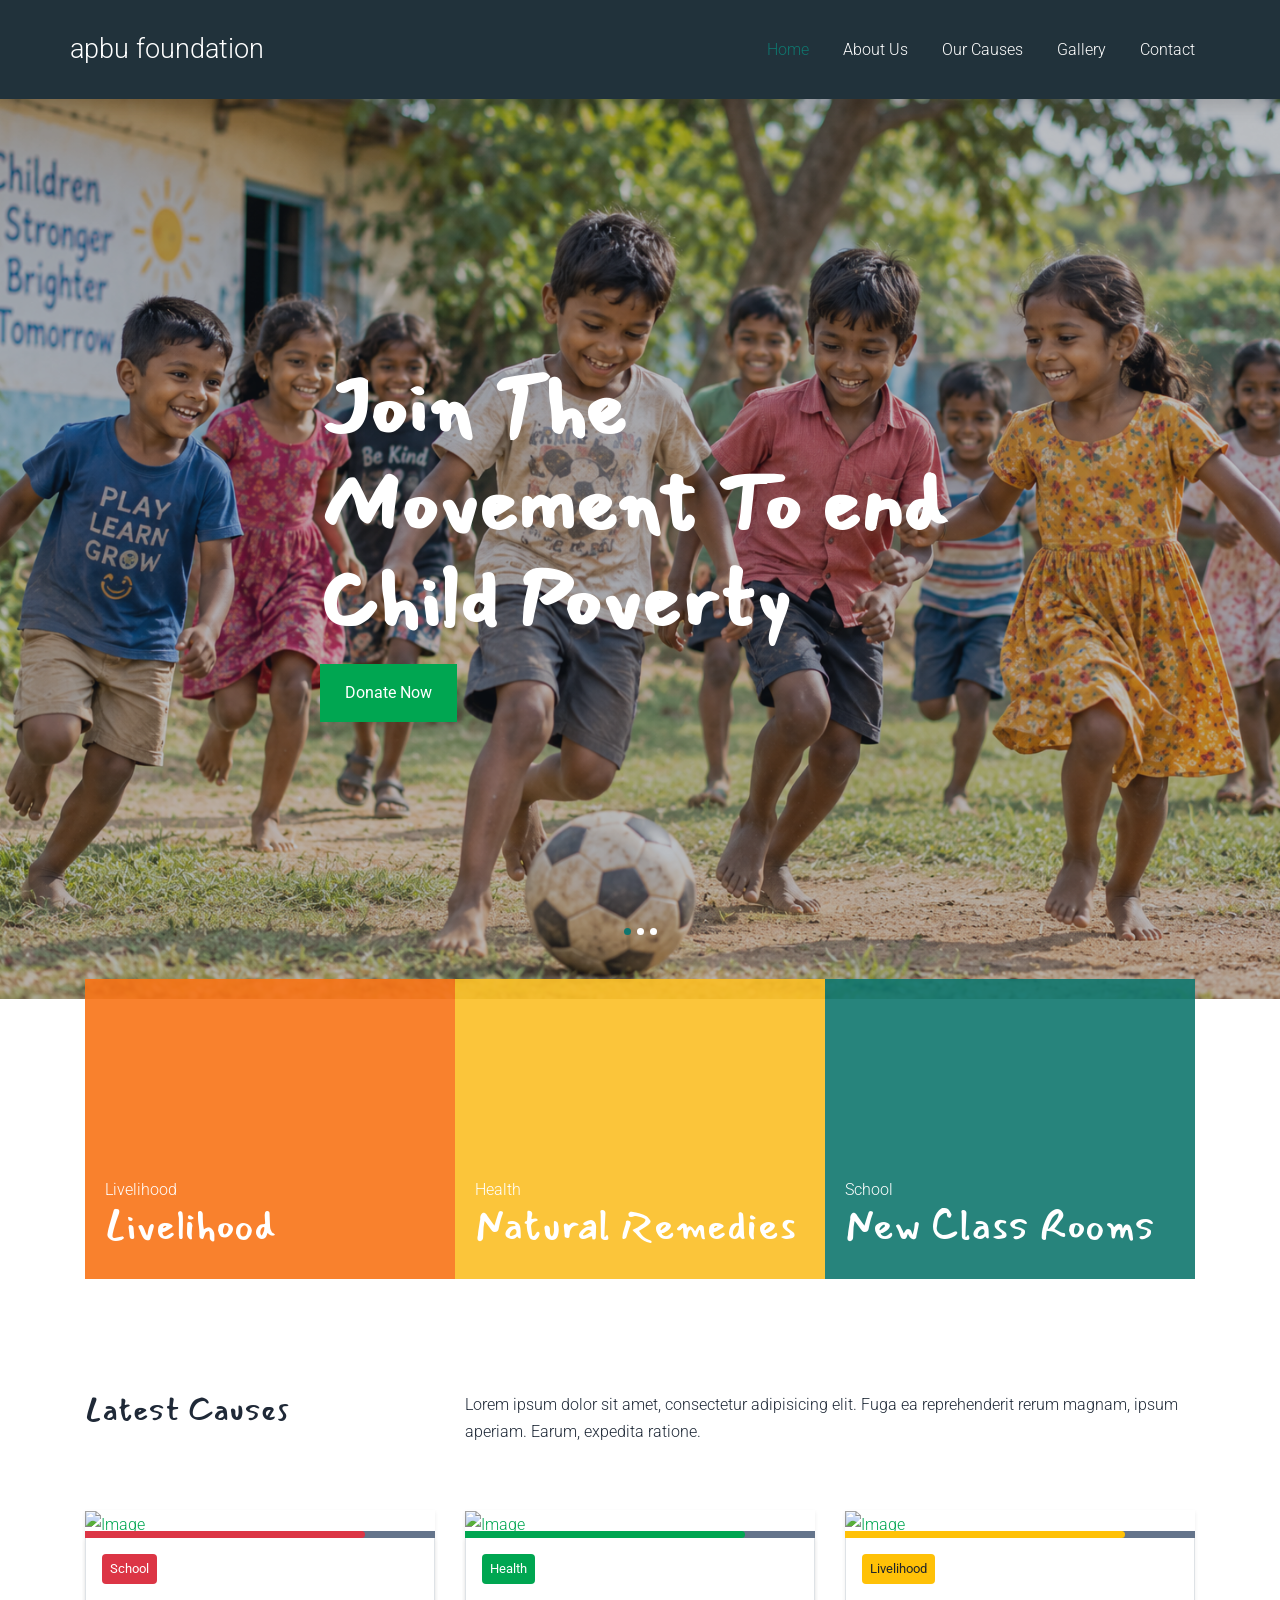
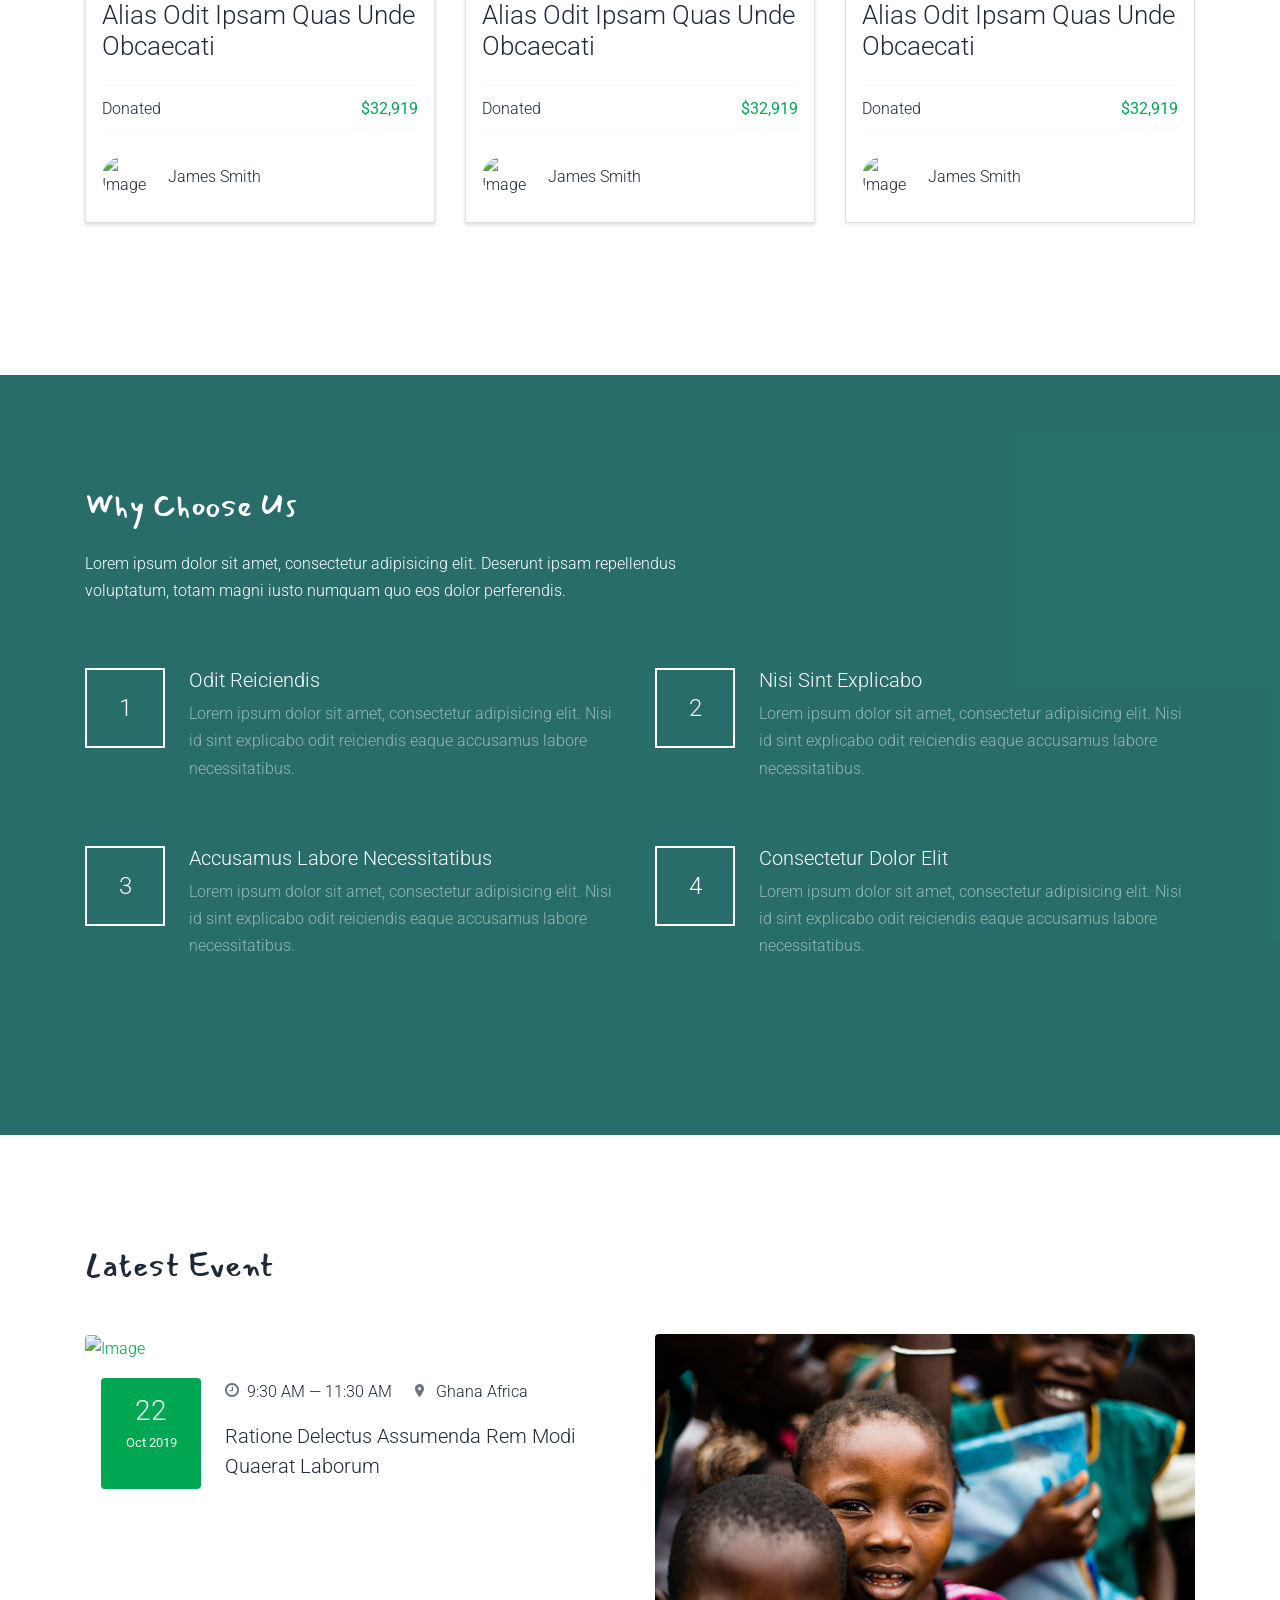
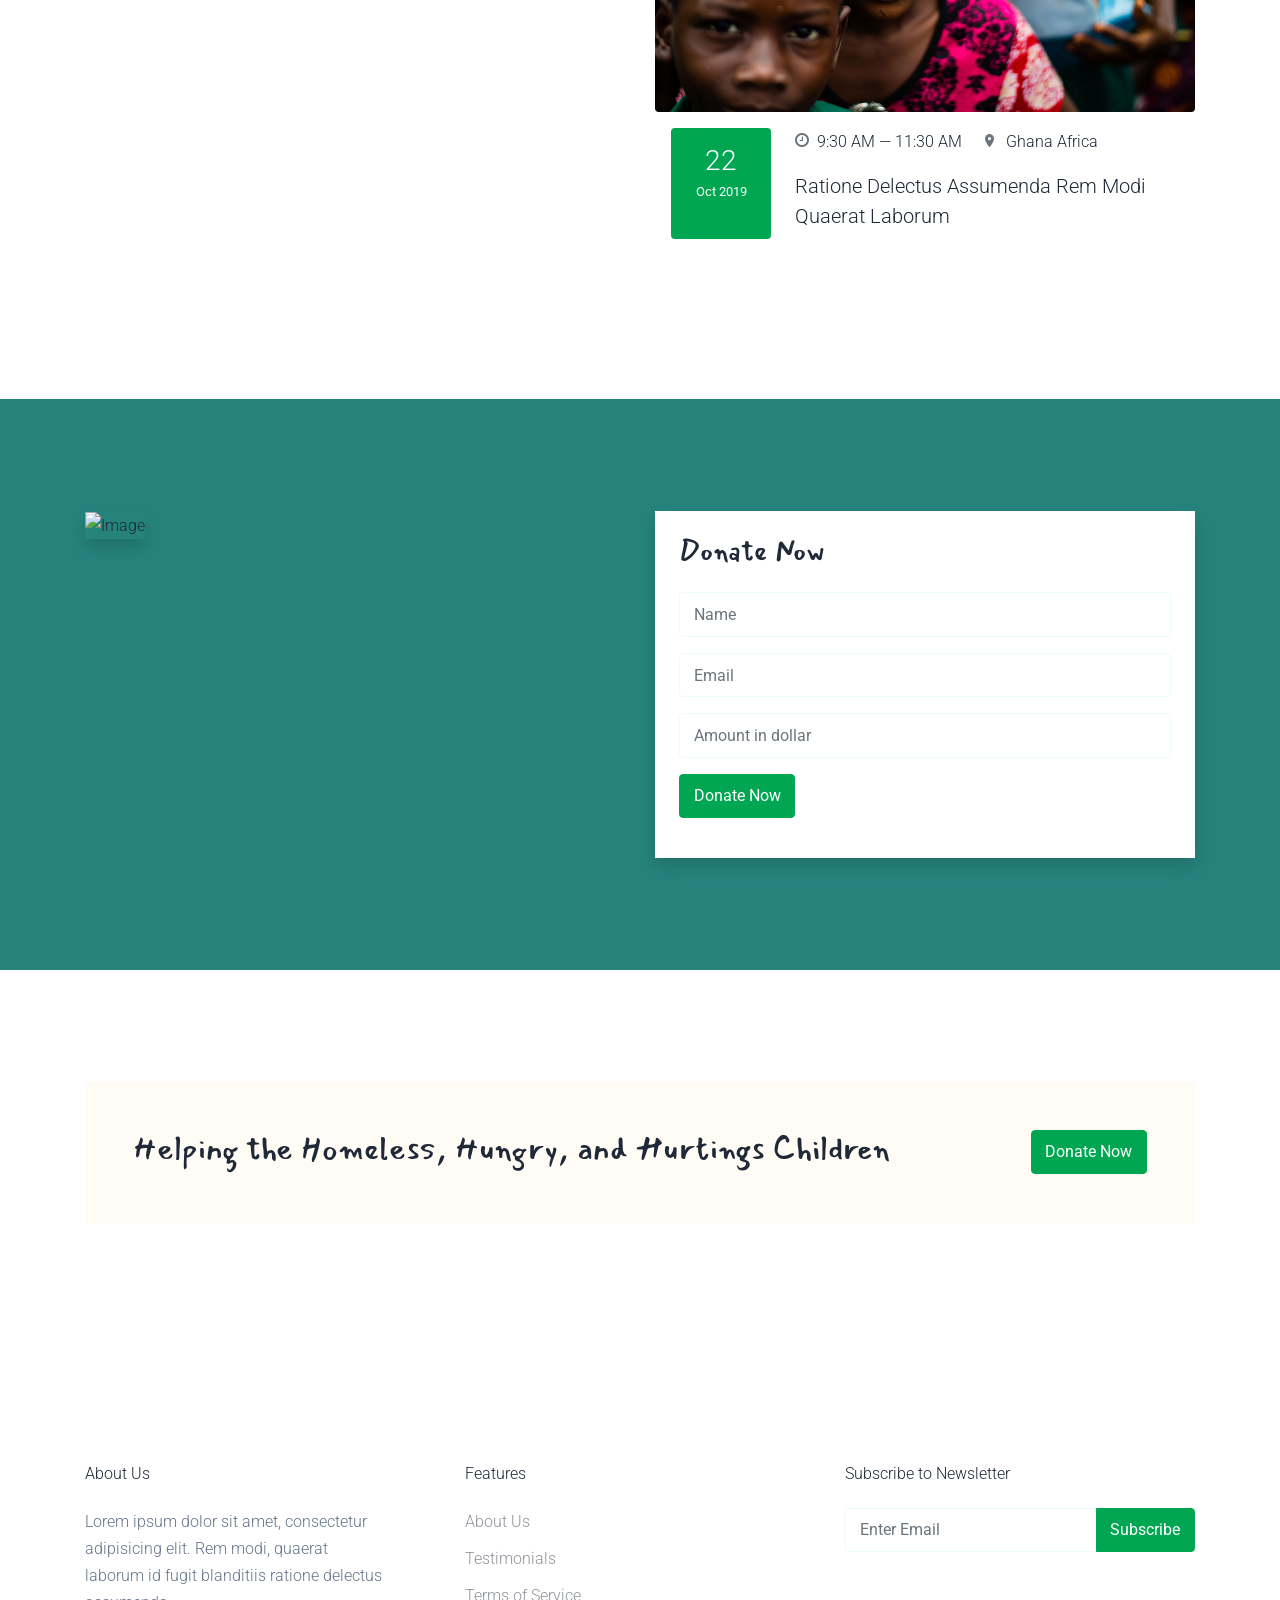
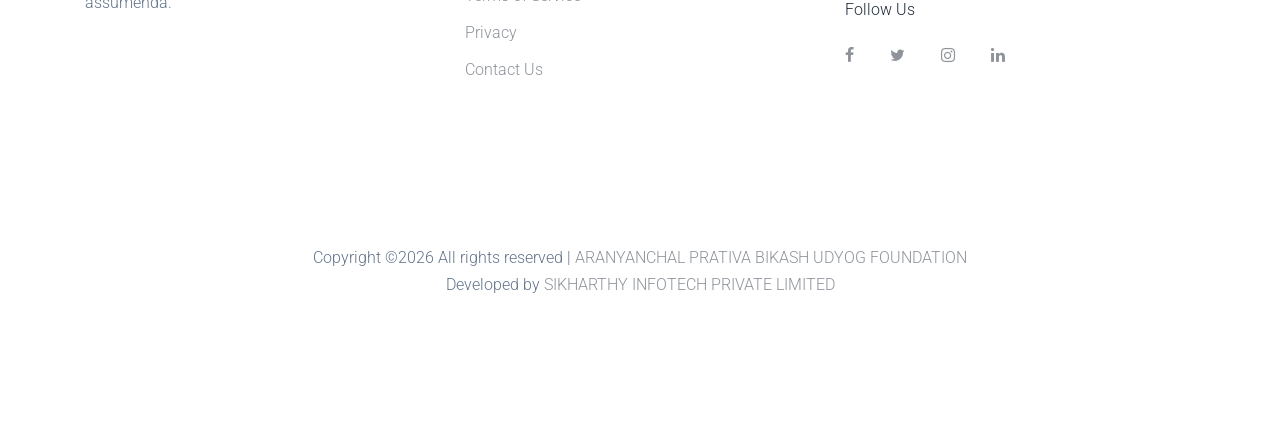
==== index.html @ 4bf1a32d "day 1 v2" ====
<!DOCTYPE html>
<html lang="en">

<head>
  <title>APBU Foundation</title>
  <meta charset="utf-8">
  <meta name="viewport" content="width=device-width, initial-scale=1, shrink-to-fit=no">


    <link href="https://fonts.googleapis.com/css?family=Mansalva|Roboto&display=swap" rel="stylesheet">

    <link rel="stylesheet" href="fonts/icomoon/style.css">

    <link rel="stylesheet" href="css/bootstrap.min.css">
    <link rel="stylesheet" href="css/animate.min.css">
    <link rel="stylesheet" href="css/jquery.fancybox.min.css">
    <link rel="stylesheet" href="css/owl.carousel.min.css">
    <link rel="stylesheet" href="css/owl.theme.default.min.css">
    <link rel="stylesheet" href="fonts/flaticon/font/flaticon.css">
    <link rel="stylesheet" href="css/aos.css">

    <!-- MAIN CSS -->
    <link rel="stylesheet" href="css/style.css">

  </head>

  <body data-spy="scroll" data-target=".site-navbar-target" data-offset="300">

    
    <div class="site-wrap" id="home-section">

      <div class="site-mobile-menu site-navbar-target">
        <div class="site-mobile-menu-header">
          <div class="site-mobile-menu-close mt-3">
            <span class="icon-close2 js-menu-toggle"></span>
          </div>
        </div>
        <div class="site-mobile-menu-body"></div>
      </div>


      
      
      
      <header class="site-navbar site-navbar-target bg-secondary shadow" role="banner">

        <div class="container">
          <div class="row align-items-center position-relative">
            

            <div class="site-logo">
              <a href="index.html" class="text-white">APBU Foundation</a>
            </div>


            <nav class="site-navigation text-left ml-auto " role="navigation">
              <ul class="site-menu main-menu js-clone-nav ml-auto d-none d-lg-block">
                <li class="active"><a href="index.html" class="nav-link">Home</a></li>
                <li><a href="about.html" class="nav-link">About Us</a></li>
                <li><a href="causes.html" class="nav-link">Our Causes</a></li>
                <li><a href="blog.html" class="nav-link">Gallery</a></li>
                <li><a href="contact.html" class="nav-link">Contact</a></li>
              </ul>
            </nav>


            <div class="ml-auto toggle-button d-inline-block d-lg-none"><a href="#" class="site-menu-toggle py-5 js-menu-toggle text-white"><span class="icon-menu h3 text-white"></span></a></div>

            

          </div>
        </div>

      </header>




    <div class="owl-carousel-wrapper">

      

      <div class="box-92819">
        <h1 class="text-white mb-3">Join The Movement To end Child Poverty</h1>
        <p><a href="#" class="btn btn-primary py-3 px-4 rounded-0">Donate Now</a></p>
      </div>

      <div class="owl-carousel owl-1 ">
        <div class="ftco-cover-1 overlay" style="background-image: url('images/h4.png');"></div>
        <div class="ftco-cover-1 overlay" style="background-image: url('images/h2.png');"></div>
        <div class="ftco-cover-1 overlay" style="background-image: url('images/h3.png');"></div>
        
      </div>
    </div>
    

    <div class="container">
      <div class="feature-29192-wrap d-md-flex" style="margin-top: -20px; position: relative; z-index: 2;">

        <a href="#" class="feature-29192 overlay-danger" style="background-image: url('images/');">
          <div class="text">
            <span class="meta">Livelihood</span>
            <h3 class="text-cursive text-white h1">Livelihood</h3>
          </div>
        </a>

        <a class="feature-29192 overlay-success" style="background-image: url('images/');">
          <div class="text">
            <span class="meta">Health</span>
            <h3 class="text-cursive text-white h1">Natural Remedies</h3>
          </div>
        </a>

        <div class="feature-29192 overlay-warning" style="background-image: url('images/');">
          <div class="text">
            <span class="meta">School</span>
            <h3 class="text-cursive text-white h1">New Class Rooms</h3>
          </div>
        </div>

      </div>
    </div>

    <div class="site-section">
      <div class="container">
        
        <div class="row mb-5 align-items-st">
          <div class="col-md-4">
            <div class="heading-20219">
              <h2 class="title text-cursive">Latest Causes</h2>
            </div>
          </div>
          <div class="col-md-8">
            <p>Lorem ipsum dolor sit amet, consectetur adipisicing elit. Fuga ea reprehenderit rerum magnam, ipsum aperiam. Earum, expedita ratione.</p>
          </div>
        </div>

        <div class="row">
          <div class="col-md-4">
              <div class="cause shadow-sm">
              
                <a href="#" class="cause-link d-block">
                  <img src="images/" alt="Image" class="img-fluid">
                  <div class="custom-progress-wrap">
                    <span class="caption">80% complete</span>
                    <div class="custom-progress-inner">
                      <div class="custom-progress bg-danger" style="width: 80%;"></div>
                    </div>
                  </div>
                </a>

                <div class="px-3 pt-3 border-top-0 border border shadow-sm">
                  <span class="badge-danger py-1 small px-2 rounded mb-3 d-inline-block">School</span>
                  <h3 class="mb-4"><a href="#">Alias Odit Ipsam Quas Unde Obcaecati</a></h3>
                  <div class="border-top border-light border-bottom py-2 d-flex">
                    <div>Donated</div>
                    <div class="ml-auto"><strong class="text-primary">$32,919</strong></div>
                  </div>

                  <div class="py-4">
                    <div class="d-flex align-items-center">
                      <img src="images/" alt="Image" class="rounded-circle mr-3" width="50">
                      <div class="">James Smith</div>
                    </div>
                  </div>
                </div>
              
              </div>
          </div>
          <div class="col-md-4">
            
            <div class="cause shadow-sm">
              
                <a href="#" class="cause-link d-block">
                  <img src="images/" alt="Image" class="img-fluid">
                  <div class="custom-progress-wrap">
                    <span class="caption">80% complete</span>
                    <div class="custom-progress-inner">
                      <div class="custom-progress bg-primary" style="width: 80%;"></div>
                    </div>
                  </div>
                </a>

                <div class="px-3 pt-3 border-top-0 border border shadow-sm">
                  <span class="badge-primary py-1 small px-2 rounded mb-3 d-inline-block">Health</span>
                  <h3 class="mb-4"><a href="#">Alias Odit Ipsam Quas Unde Obcaecati</a></h3>
                  <div class="border-top border-light border-bottom py-2 d-flex">
                    <div>Donated</div>
                    <div class="ml-auto"><strong class="text-primary">$32,919</strong></div>
                  </div>

                  <div class="py-4">
                    <div class="d-flex align-items-center">
                      <img src="images/" alt="Image" class="rounded-circle mr-3" width="50">
                      <div class="">James Smith</div>
                    </div>
                  </div>
                </div>
              
              </div>

          </div>
          <div class="col-md-4">
            
            <div class="cause shadow-sm">
              
                <a href="#" class="cause-link d-block">
                  <img src="images/" alt="Image" class="img-fluid">
                  <div class="custom-progress-wrap">
                    <span class="caption">80% complete</span>
                    <div class="custom-progress-inner">
                      <div class="custom-progress bg-warning" style="width: 80%;"></div>
                    </div>
                  </div>
                </a>

                <div class="px-3 pt-3 border-top-0 border border ">
                  <span class="badge-warning py-1 small px-2 rounded mb-3 d-inline-block">Livelihood</span>
                  <h3 class="mb-4"><a href="#">Alias Odit Ipsam Quas Unde Obcaecati</a></h3>
                  <div class="border-top border-light border-bottom py-2 d-flex">
                    <div>Donated</div>
                    <div class="ml-auto"><strong class="text-primary">$32,919</strong></div>
                  </div>

                  <div class="py-4">
                    <div class="d-flex align-items-center">
                      <img src="images/" alt="Image" class="rounded-circle mr-3" width="50">
                      <div class="">James Smith</div>
                    </div>
                  </div>
                </div>
              
              </div>

          </div>
        </div>
      </div>
    </div>

    <div class="bg-image overlay site-section" style="background-image: url('images/h1.png');">
      <div class="container">

        <div class="row align-items-center">
          <div class="col-12">
            <div class="row mb-5">
              <div class="col-md-7">
                <div class="heading-20219">
                  <h2 class="title text-white mb-4 text-cursive">Why Choose Us</h2>
                  <p class="text-white">Lorem ipsum dolor sit amet, consectetur adipisicing elit. Deserunt ipsam repellendus voluptatum, totam magni iusto numquam quo eos dolor perferendis.</p>
                </div>
              </div>
            </div>
            <div class="row">
              <div class="col-md-6 mb-5">
                <div class="feature-29012 d-flex">
                  <div class="number mr-4"><span>1</span></div>
                  <div>
                    <h3>Odit Reiciendis</h3>
                    <p>Lorem ipsum dolor sit amet, consectetur adipisicing elit. Nisi id sint explicabo odit reiciendis eaque accusamus labore necessitatibus.</p>
                  </div>
                </div>
              </div>
              <div class="col-md-6 mb-5">
                <div class="feature-29012 d-flex">
                  <div class="number mr-4"><span>2</span></div>
                  <div>
                    <h3>Nisi Sint Explicabo</h3>
                    <p>Lorem ipsum dolor sit amet, consectetur adipisicing elit. Nisi id sint explicabo odit reiciendis eaque accusamus labore necessitatibus.</p>
                  </div>
                </div>
              </div>

              <div class="col-md-6 mb-5">
                <div class="feature-29012 d-flex">
                  <div class="number mr-4"><span>3</span></div>
                  <div>
                    <h3>Accusamus Labore Necessitatibus</h3>
                    <p>Lorem ipsum dolor sit amet, consectetur adipisicing elit. Nisi id sint explicabo odit reiciendis eaque accusamus labore necessitatibus.</p>
                  </div>
                </div>
              </div>
              <div class="col-md-6 mb-5">
                <div class="feature-29012 d-flex">
                  <div class="number mr-4"><span>4</span></div>
                  <div>
                    <h3>Consectetur Dolor Elit</h3>
                    <p>Lorem ipsum dolor sit amet, consectetur adipisicing elit. Nisi id sint explicabo odit reiciendis eaque accusamus labore necessitatibus.</p>
                  </div>
                </div>
              </div>
            </div>
          </div>
        </div>
      </div>
    </div>

    </div>
    
    <div class="site-section">
      <div class="container">
        <div class="heading-20219 mb-5">
          <h2 class="title text-cursive">Latest Event</h2>
        </div>

        <div class="row">
          <div class="col-md-6">
            <div class="event-29191 mb-5">
              <a href="#" class="d-block mb-3"><img src="images/" alt="Image" class="img-fluid rounded"></a>
              <div class="px-3 d-flex">

                <div class="bg-primary p-3 d-inline-block text-center rounded mr-4 date">
                  <span class="text-white h3 m-0 d-block">22</span>
                  <span class="text-white small">Oct 2019</span>
                </div>

                <div>
                  <div class="mb-3">
                    <span class="mr-3"> <span class="icon-clock-o mr-2 text-muted"></span>9:30 AM &mdash; 11:30 AM</span>
                    <span> <span class="icon-room mr-2 text-muted"></span>Ghana Africa</span>
                  </div>
                  <h3><a href="single.html">Ratione Delectus Assumenda Rem Modi Quaerat Laborum</a></h3>
                </div>

              </div>
            </div>
          </div>
          <div class="col-md-6">
            <div class="event-29191 mb-5">
              <a href="#" class="d-block mb-3"><img src="images/img_2.jpg" alt="Image" class="img-fluid rounded"></a>
              <div class="px-3 d-flex">

                <div class="bg-primary p-3 d-inline-block text-center rounded mr-4 date">
                  <span class="text-white h3 m-0 d-block">22</span>
                  <span class="text-white small">Oct 2019</span>
                </div>

                <div>
                  <div class="mb-3">
                    <span class="mr-3"> <span class="icon-clock-o mr-2 text-muted"></span>9:30 AM &mdash; 11:30 AM</span>
                    <span> <span class="icon-room mr-2 text-muted"></span>Ghana Africa</span>
                  </div>
                  <h3><a href="single.html">Ratione Delectus Assumenda Rem Modi Quaerat Laborum</a></h3>
                </div>

              </div>
            </div>
          </div>
        </div>
      </div>
    </div>

    <div class="site-section bg-image overlay-primary" style="background-image: url('images/');">
      <div class="container">
        <div class="row align-items-stretch">
          <div class="col-md-6">
            <img src="images/" alt="Image" class="img-fluid shadow">
          </div>
          <div class="col-md-6">
            <div class="bg-white h-100 p-4 shadow">
              <h3 class="mb-4 text-cursive">Donate Now</h3>
              <form action="#">
                <div class="form-group">
                  <input type="text" class="form-control" placeholder="Name">
                </div>
                <div class="form-group">
                  <input type="email" class="form-control" placeholder="Email">
                </div>
                <div class="form-group">
                  <input type="text" class="form-control" placeholder="Amount in dollar">
                </div>
                <div class="form-group">
                  <input type="submit" value="Donate Now" class="btn btn-primary">
                </div>
              </form>
            </div>
          </div>
        </div>
      </div>
    </div>

    <div class="site-section">
      <div class="container">
        
            <div class="d-md-flex cta-20101 align-self-center bg-light p-5">
              <div class=""><h2 class="text-cursive">Helping the Homeless, Hungry, and Hurtings Children</h2></div>
              <div class="ml-auto"><a href="#" class="btn btn-primary">Donate Now</a></div>
            </div>
        
      </div>
    </div>
    
    <footer class="site-footer bg-white">
      <div class="container">
        <div class="row">
          <div class="col-md-6">
            <div class="row">
              <div class="col-md-7">
                <h2 class="footer-heading mb-4">About Us</h2>
                <p>Lorem ipsum dolor sit amet, consectetur adipisicing elit. Rem modi, quaerat laborum id fugit blanditiis ratione delectus assumenda.</p>

              </div>
              <div class="col-md-4 ml-auto">
                <h2 class="footer-heading mb-4">Features</h2>
                <ul class="list-unstyled">
                  <li><a href="#">About Us</a></li>
                  <li><a href="#">Testimonials</a></li>
                  <li><a href="#">Terms of Service</a></li>
                  <li><a href="#">Privacy</a></li>
                  <li><a href="#">Contact Us</a></li>
                </ul>
              </div>

            </div>
          </div>
          <div class="col-md-4 ml-auto">

            <div class="mb-5">
              <h2 class="footer-heading mb-4">Subscribe to Newsletter</h2>
              <form action="#" method="post" class="footer-suscribe-form">
                <div class="input-group mb-3">
                  <input type="text" class="form-control rounded-0 border-secondary text-white bg-transparent" placeholder="Enter Email" aria-label="Enter Email" aria-describedby="button-addon2">
                  <div class="input-group-append">
                    <button class="btn btn-primary text-white" type="button" id="button-addon2">Subscribe</button>
                  </div>
                </div>
            </div>


            <h2 class="footer-heading mb-4">Follow Us</h2>
            <a href="#about-section" class="smoothscroll pl-0 pr-3"><span class="icon-facebook"></span></a>
            <a href="#" class="pl-3 pr-3"><span class="icon-twitter"></span></a>
            <a href="#" class="pl-3 pr-3"><span class="icon-instagram"></span></a>
            <a href="#" class="pl-3 pr-3"><span class="icon-linkedin"></span></a>
            </form>
          </div>
        </div>
        <div class="row pt-5 mt-5 text-center">
          <div class="col-md-12">
            <div class="pt-5">
              <p>
            Copyright &copy;<script>document.write(new Date().getFullYear());</script> All rights reserved | <a href="https://www.apbufoundation.org" target="_blank" rel="noopener">ARANYANCHAL PRATIVA BIKASH UDYOG FOUNDATION</a><br>
            Developed by <a href="https://www.siplhub.com" target="_blank" rel="noopener">SIKHARTHY INFOTECH PRIVATE LIMITED</a>
            </p>
            </div>
          </div>

        </div>
      </div>
    </footer>

    </div>

    <script src="js/jquery-3.3.1.min.js"></script>
    <script src="js/popper.min.js"></script>
    <script src="js/bootstrap.min.js"></script>
    <script src="js/owl.carousel.min.js"></script>
    <script src="js/jquery.sticky.js"></script>
    <script src="js/jquery.waypoints.min.js"></script>
    <script src="js/jquery.animateNumber.min.js"></script>
    <script src="js/jquery.fancybox.min.js"></script>
    <script src="js/jquery.easing.1.3.js"></script>
    <script src="js/aos.js"></script>

    <script src="js/main.js"></script>

  </body>

</html>
---- fonts/icomoon/style.css ----
@font-face {
  font-family: 'icomoon';
  src:  url('fonts/icomoon.eot?10si43');
  src:  url('fonts/icomoon.eot?10si43#iefix') format('embedded-opentype'),
    url('fonts/icomoon.ttf?10si43') format('truetype'),
    url('fonts/icomoon.woff?10si43') format('woff'),
    url('fonts/icomoon.svg?10si43#icomoon') format('svg');
  font-weight: normal;
  font-style: normal;
}

[class^="icon-"], [class*=" icon-"] {
  /* use !important to prevent issues with browser extensions that change fonts */
  font-family: 'icomoon' !important;
  speak: none;
  font-style: normal;
  font-weight: normal;
  font-variant: normal;
  text-transform: none;
  line-height: 1;

  /* Better Font Rendering =========== */
  -webkit-font-smoothing: antialiased;
  -moz-osx-font-smoothing: grayscale;
}

.icon-asterisk:before {
  content: "\f069";
}
.icon-plus:before {
  content: "\f067";
}
.icon-question:before {
  content: "\f128";
}
.icon-minus:before {
  content: "\f068";
}
.icon-glass:before {
  content: "\f000";
}
.icon-music:before {
  content: "\f001";
}
.icon-search:before {
  content: "\f002";
}
.icon-envelope-o:before {
  content: "\f003";
}
.icon-heart:before {
  content: "\f004";
}
.icon-star:before {
  content: "\f005";
}
.icon-star-o:before {
  content: "\f006";
}
.icon-user:before {
  content: "\f007";
}
.icon-film:before {
  content: "\f008";
}
.icon-th-large:before {
  content: "\f009";
}
.icon-th:before {
  content: "\f00a";
}
.icon-th-list:before {
  content: "\f00b";
}
.icon-check:before {
  content: "\f00c";
}
.icon-close:before {
  content: "\f00d";
}
.icon-remove:before {
  content: "\f00d";
}
.icon-times:before {
  content: "\f00d";
}
.icon-search-plus:before {
  content: "\f00e";
}
.icon-search-minus:before {
  content: "\f010";
}
.icon-power-off:before {
  content: "\f011";
}
.icon-signal:before {
  content: "\f012";
}
.icon-cog:before {
  content: "\f013";
}
.icon-gear:before {
  content: "\f013";
}
.icon-trash-o:before {
  content: "\f014";
}
.icon-home:before {
  content: "\f015";
}
.icon-file-o:before {
  content: "\f016";
}
.icon-clock-o:before {
  content: "\f017";
}
.icon-road:before {
  content: "\f018";
}
.icon-download:before {
  content: "\f019";
}
.icon-arrow-circle-o-down:before {
  content: "\f01a";
}
.icon-arrow-circle-o-up:before {
  content: "\f01b";
}
.icon-inbox:before {
  content: "\f01c";
}
.icon-play-circle-o:before {
  content: "\f01d";
}
.icon-repeat:before {
  content: "\f01e";
}
.icon-rotate-right:before {
  content: "\f01e";
}
.icon-refresh:before {
  content: "\f021";
}
.icon-list-alt:before {
  content: "\f022";
}
.icon-lock:before {
  content: "\f023";
}
.icon-flag:before {
  content: "\f024";
}
.icon-headphones:before {
  content: "\f025";
}
.icon-volume-off:before {
  content: "\f026";
}
.icon-volume-down:before {
  content: "\f027";
}
.icon-volume-up:before {
  content: "\f028";
}
.icon-qrcode:before {
  content: "\f029";
}
.icon-barcode:before {
  content: "\f02a";
}
.icon-tag:before {
  content: "\f02b";
}
.icon-tags:before {
  content: "\f02c";
}
.icon-book:before {
  content: "\f02d";
}
.icon-bookmark:before {
  content: "\f02e";
}
.icon-print:before {
  content: "\f02f";
}
.icon-camera:before {
  content: "\f030";
}
.icon-font:before {
  content: "\f031";
}
.icon-bold:before {
  content: "\f032";
}
.icon-italic:before {
  content: "\f033";
}
.icon-text-height:before {
  content: "\f034";
}
.icon-text-width:before {
  content: "\f035";
}
.icon-align-left:before {
  content: "\f036";
}
.icon-align-center:before {
  content: "\f037";
}
.icon-align-right:before {
  content: "\f038";
}
.icon-align-justify:before {
  content: "\f039";
}
.icon-list:before {
  content: "\f03a";
}
.icon-dedent:before {
  content: "\f03b";
}
.icon-outdent:before {
  content: "\f03b";
}
.icon-indent:before {
  content: "\f03c";
}
.icon-video-camera:before {
  content: "\f03d";
}
.icon-image:before {
  content: "\f03e";
}
.icon-photo:before {
  content: "\f03e";
}
.icon-picture-o:before {
  content: "\f03e";
}
.icon-pencil:before {
  content: "\f040";
}
.icon-map-marker:before {
  content: "\f041";
}
.icon-adjust:before {
  content: "\f042";
}
.icon-tint:before {
  content: "\f043";
}
.icon-edit:before {
  content: "\f044";
}
.icon-pencil-square-o:before {
  content: "\f044";
}
.icon-share-square-o:before {
  content: "\f045";
}
.icon-check-square-o:before {
  content: "\f046";
}
.icon-arrows:before {
  content: "\f047";
}
.icon-step-backward:before {
  content: "\f048";
}
.icon-fast-backward:before {
  content: "\f049";
}
.icon-backward:before {
  content: "\f04a";
}
.icon-play:before {
  content: "\f04b";
}
.icon-pause:before {
  content: "\f04c";
}
.icon-stop:before {
  content: "\f04d";
}
.icon-forward:before {
  content: "\f04e";
}
.icon-fast-forward:before {
  content: "\f050";
}
.icon-step-forward:before {
  content: "\f051";
}
.icon-eject:before {
  content: "\f052";
}
.icon-chevron-left:before {
  content: "\f053";
}
.icon-chevron-right:before {
  content: "\f054";
}
.icon-plus-circle:before {
  content: "\f055";
}
.icon-minus-circle:before {
  content: "\f056";
}
.icon-times-circle:before {
  content: "\f057";
}
.icon-check-circle:before {
  content: "\f058";
}
.icon-question-circle:before {
  content: "\f059";
}
.icon-info-circle:before {
  content: "\f05a";
}
.icon-crosshairs:before {
  content: "\f05b";
}
.icon-times-circle-o:before {
  content: "\f05c";
}
.icon-check-circle-o:before {
  content: "\f05d";
}
.icon-ban:before {
  content: "\f05e";
}
.icon-arrow-left:before {
  content: "\f060";
}
.icon-arrow-right:before {
  content: "\f061";
}
.icon-arrow-up:before {
  content: "\f062";
}
.icon-arrow-down:before {
  content: "\f063";
}
.icon-mail-forward:before {
  content: "\f064";
}
.icon-share:before {
  content: "\f064";
}
.icon-expand:before {
  content: "\f065";
}
.icon-compress:before {
  content: "\f066";
}
.icon-exclamation-circle:before {
  content: "\f06a";
}
.icon-gift:before {
  content: "\f06b";
}
.icon-leaf:before {
  content: "\f06c";
}
.icon-fire:before {
  content: "\f06d";
}
.icon-eye:before {
  content: "\f06e";
}
.icon-eye-slash:before {
  content: "\f070";
}
.icon-exclamation-triangle:before {
  content: "\f071";
}
.icon-warning:before {
  content: "\f071";
}
.icon-plane:before {
  content: "\f072";
}
.icon-calendar:before {
  content: "\f073";
}
.icon-random:before {
  content: "\f074";
}
.icon-comment:before {
  content: "\f075";
}
.icon-magnet:before {
  content: "\f076";
}
.icon-chevron-up:before {
  content: "\f077";
}
.icon-chevron-down:before {
  content: "\f078";
}
.icon-retweet:before {
  content: "\f079";
}
.icon-shopping-cart:before {
  content: "\f07a";
}
.icon-folder:before {
  content: "\f07b";
}
.icon-folder-open:before {
  content: "\f07c";
}
.icon-arrows-v:before {
  content: "\f07d";
}
.icon-arrows-h:before {
  content: "\f07e";
}
.icon-bar-chart:before {
  content: "\f080";
}
.icon-bar-chart-o:before {
  content: "\f080";
}
.icon-twitter-square:before {
  content: "\f081";
}
.icon-facebook-square:before {
  content: "\f082";
}
.icon-camera-retro:before {
  content: "\f083";
}
.icon-key:before {
  content: "\f084";
}
.icon-cogs:before {
  content: "\f085";
}
.icon-gears:before {
  content: "\f085";
}
.icon-comments:before {
  content: "\f086";
}
.icon-thumbs-o-up:before {
  content: "\f087";
}
.icon-thumbs-o-down:before {
  content: "\f088";
}
.icon-star-half:before {
  content: "\f089";
}
.icon-heart-o:before {
  content: "\f08a";
}
.icon-sign-out:before {
  content: "\f08b";
}
.icon-linkedin-square:before {
  content: "\f08c";
}
.icon-thumb-tack:before {
  content: "\f08d";
}
.icon-external-link:before {
  content: "\f08e";
}
.icon-sign-in:before {
  content: "\f090";
}
.icon-trophy:before {
  content: "\f091";
}
.icon-github-square:before {
  content: "\f092";
}
.icon-upload:before {
  content: "\f093";
}
.icon-lemon-o:before {
  content: "\f094";
}
.icon-phone:before {
  content: "\f095";
}
.icon-square-o:before {
  content: "\f096";
}
.icon-bookmark-o:before {
  content: "\f097";
}
.icon-phone-square:before {
  content: "\f098";
}
.icon-twitter:before {
  content: "\f099";
}
.icon-facebook:before {
  content: "\f09a";
}
.icon-facebook-f:before {
  content: "\f09a";
}
.icon-github:before {
  content: "\f09b";
}
.icon-unlock:before {
  content: "\f09c";
}
.icon-credit-card:before {
  content: "\f09d";
}
.icon-feed:before {
  content: "\f09e";
}
.icon-rss:before {
  content: "\f09e";
}
.icon-hdd-o:before {
  content: "\f0a0";
}
.icon-bullhorn:before {
  content: "\f0a1";
}
.icon-bell-o:before {
  content: "\f0a2";
}
.icon-certificate:before {
  content: "\f0a3";
}
.icon-hand-o-right:before {
  content: "\f0a4";
}
.icon-hand-o-left:before {
  content: "\f0a5";
}
.icon-hand-o-up:before {
  content: "\f0a6";
}
.icon-hand-o-down:before {
  content: "\f0a7";
}
.icon-arrow-circle-left:before {
  content: "\f0a8";
}
.icon-arrow-circle-right:before {
  content: "\f0a9";
}
.icon-arrow-circle-up:before {
  content: "\f0aa";
}
.icon-arrow-circle-down:before {
  content: "\f0ab";
}
.icon-globe:before {
  content: "\f0ac";
}
.icon-wrench:before {
  content: "\f0ad";
}
.icon-tasks:before {
  content: "\f0ae";
}
.icon-filter:before {
  content: "\f0b0";
}
.icon-briefcase:before {
  content: "\f0b1";
}
.icon-arrows-alt:before {
  content: "\f0b2";
}
.icon-group:before {
  content: "\f0c0";
}
.icon-users:before {
  content: "\f0c0";
}
.icon-chain:before {
  content: "\f0c1";
}
.icon-link:before {
  content: "\f0c1";
}
.icon-cloud:before {
  content: "\f0c2";
}
.icon-flask:before {
  content: "\f0c3";
}
.icon-cut:before {
  content: "\f0c4";
}
.icon-scissors:before {
  content: "\f0c4";
}
.icon-copy:before {
  content: "\f0c5";
}
.icon-files-o:before {
  content: "\f0c5";
}
.icon-paperclip:before {
  content: "\f0c6";
}
.icon-floppy-o:before {
  content: "\f0c7";
}
.icon-save:before {
  content: "\f0c7";
}
.icon-square:before {
  content: "\f0c8";
}
.icon-bars:before {
  content: "\f0c9";
}
.icon-navicon:before {
  content: "\f0c9";
}
.icon-reorder:before {
  content: "\f0c9";
}
.icon-list-ul:before {
  content: "\f0ca";
}
.icon-list-ol:before {
  content: "\f0cb";
}
.icon-strikethrough:before {
  content: "\f0cc";
}
.icon-underline:before {
  content: "\f0cd";
}
.icon-table:before {
  content: "\f0ce";
}
.icon-magic:before {
  content: "\f0d0";
}
.icon-truck:before {
  content: "\f0d1";
}
.icon-pinterest:before {
  content: "\f0d2";
}
.icon-pinterest-square:before {
  content: "\f0d3";
}
.icon-google-plus-square:before {
  content: "\f0d4";
}
.icon-google-plus:before {
  content: "\f0d5";
}
.icon-money:before {
  content: "\f0d6";
}
.icon-caret-down:before {
  content: "\f0d7";
}
.icon-caret-up:before {
  content: "\f0d8";
}
.icon-caret-left:before {
  content: "\f0d9";
}
.icon-caret-right:before {
  content: "\f0da";
}
.icon-columns:before {
  content: "\f0db";
}
.icon-sort:before {
  content: "\f0dc";
}
.icon-unsorted:before {
  content: "\f0dc";
}
.icon-sort-desc:before {
  content: "\f0dd";
}
.icon-sort-down:before {
  content: "\f0dd";
}
.icon-sort-asc:before {
  content: "\f0de";
}
.icon-sort-up:before {
  content: "\f0de";
}
.icon-envelope:before {
  content: "\f0e0";
}
.icon-linkedin:before {
  content: "\f0e1";
}
.icon-rotate-left:before {
  content: "\f0e2";
}
.icon-undo:before {
  content: "\f0e2";
}
.icon-gavel:before {
  content: "\f0e3";
}
.icon-legal:before {
  content: "\f0e3";
}
.icon-dashboard:before {
  content: "\f0e4";
}
.icon-tachometer:before {
  content: "\f0e4";
}
.icon-comment-o:before {
  content: "\f0e5";
}
.icon-comments-o:before {
  content: "\f0e6";
}
.icon-bolt:before {
  content: "\f0e7";
}
.icon-flash:before {
  content: "\f0e7";
}
.icon-sitemap:before {
  content: "\f0e8";
}
.icon-umbrella:before {
  content: "\f0e9";
}
.icon-clipboard:before {
  content: "\f0ea";
}
.icon-paste:before {
  content: "\f0ea";
}
.icon-lightbulb-o:before {
  content: "\f0eb";
}
.icon-exchange:before {
  content: "\f0ec";
}
.icon-cloud-download:before {
  content: "\f0ed";
}
.icon-cloud-upload:before {
  content: "\f0ee";
}
.icon-user-md:before {
  content: "\f0f0";
}
.icon-stethoscope:before {
  content: "\f0f1";
}
.icon-suitcase:before {
  content: "\f0f2";
}
.icon-bell:before {
  content: "\f0f3";
}
.icon-coffee:before {
  content: "\f0f4";
}
.icon-cutlery:before {
  content: "\f0f5";
}
.icon-file-text-o:before {
  content: "\f0f6";
}
.icon-building-o:before {
  content: "\f0f7";
}
.icon-hospital-o:before {
  content: "\f0f8";
}
.icon-ambulance:before {
  content: "\f0f9";
}
.icon-medkit:before {
  content: "\f0fa";
}
.icon-fighter-jet:before {
  content: "\f0fb";
}
.icon-beer:before {
  content: "\f0fc";
}
.icon-h-square:before {
  content: "\f0fd";
}
.icon-plus-square:before {
  content: "\f0fe";
}
.icon-angle-double-left:before {
  content: "\f100";
}
.icon-angle-double-right:before {
  content: "\f101";
}
.icon-angle-double-up:before {
  content: "\f102";
}
.icon-angle-double-down:before {
  content: "\f103";
}
.icon-angle-left:before {
  content: "\f104";
}
.icon-angle-right:before {
  content: "\f105";
}
.icon-angle-up:before {
  content: "\f106";
}
.icon-angle-down:before {
  content: "\f107";
}
.icon-desktop:before {
  content: "\f108";
}
.icon-laptop:before {
  content: "\f109";
}
.icon-tablet:before {
  content: "\f10a";
}
.icon-mobile:before {
  content: "\f10b";
}
.icon-mobile-phone:before {
  content: "\f10b";
}
.icon-circle-o:before {
  content: "\f10c";
}
.icon-quote-left:before {
  content: "\f10d";
}
.icon-quote-right:before {
  content: "\f10e";
}
.icon-spinner:before {
  content: "\f110";
}
.icon-circle:before {
  content: "\f111";
}
.icon-mail-reply:before {
  content: "\f112";
}
.icon-reply:before {
  content: "\f112";
}
.icon-github-alt:before {
  content: "\f113";
}
.icon-folder-o:before {
  content: "\f114";
}
.icon-folder-open-o:before {
  content: "\f115";
}
.icon-smile-o:before {
  content: "\f118";
}
.icon-frown-o:before {
  content: "\f119";
}
.icon-meh-o:before {
  content: "\f11a";
}
.icon-gamepad:before {
  content: "\f11b";
}
.icon-keyboard-o:before {
  content: "\f11c";
}
.icon-flag-o:before {
  content: "\f11d";
}
.icon-flag-checkered:before {
  content: "\f11e";
}
.icon-terminal:before {
  content: "\f120";
}
.icon-code:before {
  content: "\f121";
}
.icon-mail-reply-all:before {
  content: "\f122";
}
.icon-reply-all:before {
  content: "\f122";
}
.icon-star-half-empty:before {
  content: "\f123";
}
.icon-star-half-full:before {
  content: "\f123";
}
.icon-star-half-o:before {
  content: "\f123";
}
.icon-location-arrow:before {
  content: "\f124";
}
.icon-crop:before {
  content: "\f125";
}
.icon-code-fork:before {
  content: "\f126";
}
.icon-chain-broken:before {
  content: "\f127";
}
.icon-unlink:before {
  content: "\f127";
}
.icon-info:before {
  content: "\f129";
}
.icon-exclamation:before {
  content: "\f12a";
}
.icon-superscript:before {
  content: "\f12b";
}
.icon-subscript:before {
  content: "\f12c";
}
.icon-eraser:before {
  content: "\f12d";
}
.icon-puzzle-piece:before {
  content: "\f12e";
}
.icon-microphone:before {
  content: "\f130";
}
.icon-microphone-slash:before {
  content: "\f131";
}
.icon-shield:before {
  content: "\f132";
}
.icon-calendar-o:before {
  content: "\f133";
}
.icon-fire-extinguisher:before {
  content: "\f134";
}
.icon-rocket:before {
  content: "\f135";
}
.icon-maxcdn:before {
  content: "\f136";
}
.icon-chevron-circle-left:before {
  content: "\f137";
}
.icon-chevron-circle-right:before {
  content: "\f138";
}
.icon-chevron-circle-up:before {
  content: "\f139";
}
.icon-chevron-circle-down:before {
  content: "\f13a";
}
.icon-html5:before {
  content: "\f13b";
}
.icon-css3:before {
  content: "\f13c";
}
.icon-anchor:before {
  content: "\f13d";
}
.icon-unlock-alt:before {
  content: "\f13e";
}
.icon-bullseye:before {
  content: "\f140";
}
.icon-ellipsis-h:before {
  content: "\f141";
}
.icon-ellipsis-v:before {
  content: "\f142";
}
.icon-rss-square:before {
  content: "\f143";
}
.icon-play-circle:before {
  content: "\f144";
}
.icon-ticket:before {
  content: "\f145";
}
.icon-minus-square:before {
  content: "\f146";
}
.icon-minus-square-o:before {
  content: "\f147";
}
.icon-level-up:before {
  content: "\f148";
}
.icon-level-down:before {
  content: "\f149";
}
.icon-check-square:before {
  content: "\f14a";
}
.icon-pencil-square:before {
  content: "\f14b";
}
.icon-external-link-square:before {
  content: "\f14c";
}
.icon-share-square:before {
  content: "\f14d";
}
.icon-compass:before {
  content: "\f14e";
}
.icon-caret-square-o-down:before {
  content: "\f150";
}
.icon-toggle-down:before {
  content: "\f150";
}
.icon-caret-square-o-up:before {
  content: "\f151";
}
.icon-toggle-up:before {
  content: "\f151";
}
.icon-caret-square-o-right:before {
  content: "\f152";
}
.icon-toggle-right:before {
  content: "\f152";
}
.icon-eur:before {
  content: "\f153";
}
.icon-euro:before {
  content: "\f153";
}
.icon-gbp:before {
  content: "\f154";
}
.icon-dollar:before {
  content: "\f155";
}
.icon-usd:before {
  content: "\f155";
}
.icon-inr:before {
  content: "\f156";
}
.icon-rupee:before {
  content: "\f156";
}
.icon-cny:before {
  content: "\f157";
}
.icon-jpy:before {
  content: "\f157";
}
.icon-rmb:before {
  content: "\f157";
}
.icon-yen:before {
  content: "\f157";
}
.icon-rouble:before {
  content: "\f158";
}
.icon-rub:before {
  content: "\f158";
}
.icon-ruble:before {
  content: "\f158";
}
.icon-krw:before {
  content: "\f159";
}
.icon-won:before {
  content: "\f159";
}
.icon-bitcoin:before {
  content: "\f15a";
}
.icon-btc:before {
  content: "\f15a";
}
.icon-file:before {
  content: "\f15b";
}
.icon-file-text:before {
  content: "\f15c";
}
.icon-sort-alpha-asc:before {
  content: "\f15d";
}
.icon-sort-alpha-desc:before {
  content: "\f15e";
}
.icon-sort-amount-asc:before {
  content: "\f160";
}
.icon-sort-amount-desc:before {
  content: "\f161";
}
.icon-sort-numeric-asc:before {
  content: "\f162";
}
.icon-sort-numeric-desc:before {
  content: "\f163";
}
.icon-thumbs-up:before {
  content: "\f164";
}
.icon-thumbs-down:before {
  content: "\f165";
}
.icon-youtube-square:before {
  content: "\f166";
}
.icon-youtube:before {
  content: "\f167";
}
.icon-xing:before {
  content: "\f168";
}
.icon-xing-square:before {
  content: "\f169";
}
.icon-youtube-play:before {
  content: "\f16a";
}
.icon-dropbox:before {
  content: "\f16b";
}
.icon-stack-overflow:before {
  content: "\f16c";
}
.icon-instagram:before {
  content: "\f16d";
}
.icon-flickr:before {
  content: "\f16e";
}
.icon-adn:before {
  content: "\f170";
}
.icon-bitbucket:before {
  content: "\f171";
}
.icon-bitbucket-square:before {
  content: "\f172";
}
.icon-tumblr:before {
  content: "\f173";
}
.icon-tumblr-square:before {
  content: "\f174";
}
.icon-long-arrow-down:before {
  content: "\f175";
}
.icon-long-arrow-up:before {
  content: "\f176";
}
.icon-long-arrow-left:before {
  content: "\f177";
}
.icon-long-arrow-right:before {
  content: "\f178";
}
.icon-apple:before {
  content: "\f179";
}
.icon-windows:before {
  content: "\f17a";
}
.icon-android:before {
  content: "\f17b";
}
.icon-linux:before {
  content: "\f17c";
}
.icon-dribbble:before {
  content: "\f17d";
}
.icon-skype:before {
  content: "\f17e";
}
.icon-foursquare:before {
  content: "\f180";
}
.icon-trello:before {
  content: "\f181";
}
.icon-female:before {
  content: "\f182";
}
.icon-male:before {
  content: "\f183";
}
.icon-gittip:before {
  content: "\f184";
}
.icon-gratipay:before {
  content: "\f184";
}
.icon-sun-o:before {
  content: "\f185";
}
.icon-moon-o:before {
  content: "\f186";
}
.icon-archive:before {
  content: "\f187";
}
.icon-bug:before {
  content: "\f188";
}
.icon-vk:before {
  content: "\f189";
}
.icon-weibo:before {
  content: "\f18a";
}
.icon-renren:before {
  content: "\f18b";
}
.icon-pagelines:before {
  content: "\f18c";
}
.icon-stack-exchange:before {
  content: "\f18d";
}
.icon-arrow-circle-o-right:before {
  content: "\f18e";
}
.icon-arrow-circle-o-left:before {
  content: "\f190";
}
.icon-caret-square-o-left:before {
  content: "\f191";
}
.icon-toggle-left:before {
  content: "\f191";
}
.icon-dot-circle-o:before {
  content: "\f192";
}
.icon-wheelchair:before {
  content: "\f193";
}
.icon-vimeo-square:before {
  content: "\f194";
}
.icon-try:before {
  content: "\f195";
}
.icon-turkish-lira:before {
  content: "\f195";
}
.icon-plus-square-o:before {
  content: "\f196";
}
.icon-space-shuttle:before {
  content: "\f197";
}
.icon-slack:before {
  content: "\f198";
}
.icon-envelope-square:before {
  content: "\f199";
}
.icon-wordpress:before {
  content: "\f19a";
}
.icon-openid:before {
  content: "\f19b";
}
.icon-bank:before {
  content: "\f19c";
}
.icon-institution:before {
  content: "\f19c";
}
.icon-university:before {
  content: "\f19c";
}
.icon-graduation-cap:before {
  content: "\f19d";
}
.icon-mortar-board:before {
  content: "\f19d";
}
.icon-yahoo:before {
  content: "\f19e";
}
.icon-google:before {
  content: "\f1a0";
}
.icon-reddit:before {
  content: "\f1a1";
}
.icon-reddit-square:before {
  content: "\f1a2";
}
.icon-stumbleupon-circle:before {
  content: "\f1a3";
}
.icon-stumbleupon:before {
  content: "\f1a4";
}
.icon-delicious:before {
  content: "\f1a5";
}
.icon-digg:before {
  content: "\f1a6";
}
.icon-pied-piper-pp:before {
  content: "\f1a7";
}
.icon-pied-piper-alt:before {
  content: "\f1a8";
}
.icon-drupal:before {
  content: "\f1a9";
}
.icon-joomla:before {
  content: "\f1aa";
}
.icon-language:before {
  content: "\f1ab";
}
.icon-fax:before {
  content: "\f1ac";
}
.icon-building:before {
  content: "\f1ad";
}
.icon-child:before {
  content: "\f1ae";
}
.icon-paw:before {
  content: "\f1b0";
}
.icon-spoon:before {
  content: "\f1b1";
}
.icon-cube:before {
  content: "\f1b2";
}
.icon-cubes:before {
  content: "\f1b3";
}
.icon-behance:before {
  content: "\f1b4";
}
.icon-behance-square:before {
  content: "\f1b5";
}
.icon-steam:before {
  content: "\f1b6";
}
.icon-steam-square:before {
  content: "\f1b7";
}
.icon-recycle:before {
  content: "\f1b8";
}
.icon-automobile:before {
  content: "\f1b9";
}
.icon-car:before {
  content: "\f1b9";
}
.icon-cab:before {
  content: "\f1ba";
}
.icon-taxi:before {
  content: "\f1ba";
}
.icon-tree:before {
  content: "\f1bb";
}
.icon-spotify:before {
  content: "\f1bc";
}
.icon-deviantart:before {
  content: "\f1bd";
}
.icon-soundcloud:before {
  content: "\f1be";
}
.icon-database:before {
  content: "\f1c0";
}
.icon-file-pdf-o:before {
  content: "\f1c1";
}
.icon-file-word-o:before {
  content: "\f1c2";
}
.icon-file-excel-o:before {
  content: "\f1c3";
}
.icon-file-powerpoint-o:before {
  content: "\f1c4";
}
.icon-file-image-o:before {
  content: "\f1c5";
}
.icon-file-photo-o:before {
  content: "\f1c5";
}
.icon-file-picture-o:before {
  content: "\f1c5";
}
.icon-file-archive-o:before {
  content: "\f1c6";
}
.icon-file-zip-o:before {
  content: "\f1c6";
}
.icon-file-audio-o:before {
  content: "\f1c7";
}
.icon-file-sound-o:before {
  content: "\f1c7";
}
.icon-file-movie-o:before {
  content: "\f1c8";
}
.icon-file-video-o:before {
  content: "\f1c8";
}
.icon-file-code-o:before {
  content: "\f1c9";
}
.icon-vine:before {
  content: "\f1ca";
}
.icon-codepen:before {
  content: "\f1cb";
}
.icon-jsfiddle:before {
  content: "\f1cc";
}
.icon-life-bouy:before {
  content: "\f1cd";
}
.icon-life-buoy:before {
  content: "\f1cd";
}
.icon-life-ring:before {
  content: "\f1cd";
}
.icon-life-saver:before {
  content: "\f1cd";
}
.icon-support:before {
  content: "\f1cd";
}
.icon-circle-o-notch:before {
  content: "\f1ce";
}
.icon-ra:before {
  content: "\f1d0";
}
.icon-rebel:before {
  content: "\f1d0";
}
.icon-resistance:before {
  content: "\f1d0";
}
.icon-empire:before {
  content: "\f1d1";
}
.icon-ge:before {
  content: "\f1d1";
}
.icon-git-square:before {
  content: "\f1d2";
}
.icon-git:before {
  content: "\f1d3";
}
.icon-hacker-news:before {
  content: "\f1d4";
}
.icon-y-combinator-square:before {
  content: "\f1d4";
}
.icon-yc-square:before {
  content: "\f1d4";
}
.icon-tencent-weibo:before {
  content: "\f1d5";
}
.icon-qq:before {
  content: "\f1d6";
}
.icon-wechat:before {
  content: "\f1d7";
}
.icon-weixin:before {
  content: "\f1d7";
}
.icon-paper-plane:before {
  content: "\f1d8";
}
.icon-send:before {
  content: "\f1d8";
}
.icon-paper-plane-o:before {
  content: "\f1d9";
}
.icon-send-o:before {
  content: "\f1d9";
}
.icon-history:before {
  content: "\f1da";
}
.icon-circle-thin:before {
  content: "\f1db";
}
.icon-header:before {
  content: "\f1dc";
}
.icon-paragraph:before {
  content: "\f1dd";
}
.icon-sliders:before {
  content: "\f1de";
}
.icon-share-alt:before {
  content: "\f1e0";
}
.icon-share-alt-square:before {
  content: "\f1e1";
}
.icon-bomb:before {
  content: "\f1e2";
}
.icon-futbol-o:before {
  content: "\f1e3";
}
.icon-soccer-ball-o:before {
  content: "\f1e3";
}
.icon-tty:before {
  content: "\f1e4";
}
.icon-binoculars:before {
  content: "\f1e5";
}
.icon-plug:before {
  content: "\f1e6";
}
.icon-slideshare:before {
  content: "\f1e7";
}
.icon-twitch:before {
  content: "\f1e8";
}
.icon-yelp:before {
  content: "\f1e9";
}
.icon-newspaper-o:before {
  content: "\f1ea";
}
.icon-wifi:before {
  content: "\f1eb";
}
.icon-calculator:before {
  content: "\f1ec";
}
.icon-paypal:before {
  content: "\f1ed";
}
.icon-google-wallet:before {
  content: "\f1ee";
}
.icon-cc-visa:before {
  content: "\f1f0";
}
.icon-cc-mastercard:before {
  content: "\f1f1";
}
.icon-cc-discover:before {
  content: "\f1f2";
}
.icon-cc-amex:before {
  content: "\f1f3";
}
.icon-cc-paypal:before {
  content: "\f1f4";
}
.icon-cc-stripe:before {
  content: "\f1f5";
}
.icon-bell-slash:before {
  content: "\f1f6";
}
.icon-bell-slash-o:before {
  content: "\f1f7";
}
.icon-trash:before {
  content: "\f1f8";
}
.icon-copyright:before {
  content: "\f1f9";
}
.icon-at:before {
  content: "\f1fa";
}
.icon-eyedropper:before {
  content: "\f1fb";
}
.icon-paint-brush:before {
  content: "\f1fc";
}
.icon-birthday-cake:before {
  content: "\f1fd";
}
.icon-area-chart:before {
  content: "\f1fe";
}
.icon-pie-chart:before {
  content: "\f200";
}
.icon-line-chart:before {
  content: "\f201";
}
.icon-lastfm:before {
  content: "\f202";
}
.icon-lastfm-square:before {
  content: "\f203";
}
.icon-toggle-off:before {
  content: "\f204";
}
.icon-toggle-on:before {
  content: "\f205";
}
.icon-bicycle:before {
  content: "\f206";
}
.icon-bus:before {
  content: "\f207";
}
.icon-ioxhost:before {
  content: "\f208";
}
.icon-angellist:before {
  content: "\f209";
}
.icon-cc:before {
  content: "\f20a";
}
.icon-ils:before {
  content: "\f20b";
}
.icon-shekel:before {
  content: "\f20b";
}
.icon-sheqel:before {
  content: "\f20b";
}
.icon-meanpath:before {
  content: "\f20c";
}
.icon-buysellads:before {
  content: "\f20d";
}
.icon-connectdevelop:before {
  content: "\f20e";
}
.icon-dashcube:before {
  content: "\f210";
}
.icon-forumbee:before {
  content: "\f211";
}
.icon-leanpub:before {
  content: "\f212";
}
.icon-sellsy:before {
  content: "\f213";
}
.icon-shirtsinbulk:before {
  content: "\f214";
}
.icon-simplybuilt:before {
  content: "\f215";
}
.icon-skyatlas:before {
  content: "\f216";
}
.icon-cart-plus:before {
  content: "\f217";
}
.icon-cart-arrow-down:before {
  content: "\f218";
}
.icon-diamond:before {
  content: "\f219";
}
.icon-ship:before {
  content: "\f21a";
}
.icon-user-secret:before {
  content: "\f21b";
}
.icon-motorcycle:before {
  content: "\f21c";
}
.icon-street-view:before {
  content: "\f21d";
}
.icon-heartbeat:before {
  content: "\f21e";
}
.icon-venus:before {
  content: "\f221";
}
.icon-mars:before {
  content: "\f222";
}
.icon-mercury:before {
  content: "\f223";
}
.icon-intersex:before {
  content: "\f224";
}
.icon-transgender:before {
  content: "\f224";
}
.icon-transgender-alt:before {
  content: "\f225";
}
.icon-venus-double:before {
  content: "\f226";
}
.icon-mars-double:before {
  content: "\f227";
}
.icon-venus-mars:before {
  content: "\f228";
}
.icon-mars-stroke:before {
  content: "\f229";
}
.icon-mars-stroke-v:before {
  content: "\f22a";
}
.icon-mars-stroke-h:before {
  content: "\f22b";
}
.icon-neuter:before {
  content: "\f22c";
}
.icon-genderless:before {
  content: "\f22d";
}
.icon-facebook-official:before {
  content: "\f230";
}
.icon-pinterest-p:before {
  content: "\f231";
}
.icon-whatsapp:before {
  content: "\f232";
}
.icon-server:before {
  content: "\f233";
}
.icon-user-plus:before {
  content: "\f234";
}
.icon-user-times:before {
  content: "\f235";
}
.icon-bed:before {
  content: "\f236";
}
.icon-hotel:before {
  content: "\f236";
}
.icon-viacoin:before {
  content: "\f237";
}
.icon-train:before {
  content: "\f238";
}
.icon-subway:before {
  content: "\f239";
}
.icon-medium:before {
  content: "\f23a";
}
.icon-y-combinator:before {
  content: "\f23b";
}
.icon-yc:before {
  content: "\f23b";
}
.icon-optin-monster:before {
  content: "\f23c";
}
.icon-opencart:before {
  content: "\f23d";
}
.icon-expeditedssl:before {
  content: "\f23e";
}
.icon-battery:before {
  content: "\f240";
}
.icon-battery-4:before {
  content: "\f240";
}
.icon-battery-full:before {
  content: "\f240";
}
.icon-battery-3:before {
  content: "\f241";
}
.icon-battery-three-quarters:before {
  content: "\f241";
}
.icon-battery-2:before {
  content: "\f242";
}
.icon-battery-half:before {
  content: "\f242";
}
.icon-battery-1:before {
  content: "\f243";
}
.icon-battery-quarter:before {
  content: "\f243";
}
.icon-battery-0:before {
  content: "\f244";
}
.icon-battery-empty:before {
  content: "\f244";
}
.icon-mouse-pointer:before {
  content: "\f245";
}
.icon-i-cursor:before {
  content: "\f246";
}
.icon-object-group:before {
  content: "\f247";
}
.icon-object-ungroup:before {
  content: "\f248";
}
.icon-sticky-note:before {
  content: "\f249";
}
.icon-sticky-note-o:before {
  content: "\f24a";
}
.icon-cc-jcb:before {
  content: "\f24b";
}
.icon-cc-diners-club:before {
  content: "\f24c";
}
.icon-clone:before {
  content: "\f24d";
}
.icon-balance-scale:before {
  content: "\f24e";
}
.icon-hourglass-o:before {
  content: "\f250";
}
.icon-hourglass-1:before {
  content: "\f251";
}
.icon-hourglass-start:before {
  content: "\f251";
}
.icon-hourglass-2:before {
  content: "\f252";
}
.icon-hourglass-half:before {
  content: "\f252";
}
.icon-hourglass-3:before {
  content: "\f253";
}
.icon-hourglass-end:before {
  content: "\f253";
}
.icon-hourglass:before {
  content: "\f254";
}
.icon-hand-grab-o:before {
  content: "\f255";
}
.icon-hand-rock-o:before {
  content: "\f255";
}
.icon-hand-paper-o:before {
  content: "\f256";
}
.icon-hand-stop-o:before {
  content: "\f256";
}
.icon-hand-scissors-o:before {
  content: "\f257";
}
.icon-hand-lizard-o:before {
  content: "\f258";
}
.icon-hand-spock-o:before {
  content: "\f259";
}
.icon-hand-pointer-o:before {
  content: "\f25a";
}
.icon-hand-peace-o:before {
  content: "\f25b";
}
.icon-trademark:before {
  content: "\f25c";
}
.icon-registered:before {
  content: "\f25d";
}
.icon-creative-commons:before {
  content: "\f25e";
}
.icon-gg:before {
  content: "\f260";
}
.icon-gg-circle:before {
  content: "\f261";
}
.icon-tripadvisor:before {
  content: "\f262";
}
.icon-odnoklassniki:before {
  content: "\f263";
}
.icon-odnoklassniki-square:before {
  content: "\f264";
}
.icon-get-pocket:before {
  content: "\f265";
}
.icon-wikipedia-w:before {
  content: "\f266";
}
.icon-safari:before {
  content: "\f267";
}
.icon-chrome:before {
  content: "\f268";
}
.icon-firefox:before {
  content: "\f269";
}
.icon-opera:before {
  content: "\f26a";
}
.icon-internet-explorer:before {
  content: "\f26b";
}
.icon-television:before {
  content: "\f26c";
}
.icon-tv:before {
  content: "\f26c";
}
.icon-contao:before {
  content: "\f26d";
}
.icon-500px:before {
  content: "\f26e";
}
.icon-amazon:before {
  content: "\f270";
}
.icon-calendar-plus-o:before {
  content: "\f271";
}
.icon-calendar-minus-o:before {
  content: "\f272";
}
.icon-calendar-times-o:before {
  content: "\f273";
}
.icon-calendar-check-o:before {
  content: "\f274";
}
.icon-industry:before {
  content: "\f275";
}
.icon-map-pin:before {
  content: "\f276";
}
.icon-map-signs:before {
  content: "\f277";
}
.icon-map-o:before {
  content: "\f278";
}
.icon-map:before {
  content: "\f279";
}
.icon-commenting:before {
  content: "\f27a";
}
.icon-commenting-o:before {
  content: "\f27b";
}
.icon-houzz:before {
  content: "\f27c";
}
.icon-vimeo:before {
  content: "\f27d";
}
.icon-black-tie:before {
  content: "\f27e";
}
.icon-fonticons:before {
  content: "\f280";
}
.icon-reddit-alien:before {
  content: "\f281";
}
.icon-edge:before {
  content: "\f282";
}
.icon-credit-card-alt:before {
  content: "\f283";
}
.icon-codiepie:before {
  content: "\f284";
}
.icon-modx:before {
  content: "\f285";
}
.icon-fort-awesome:before {
  content: "\f286";
}
.icon-usb:before {
  content: "\f287";
}
.icon-product-hunt:before {
  content: "\f288";
}
.icon-mixcloud:before {
  content: "\f289";
}
.icon-scribd:before {
  content: "\f28a";
}
.icon-pause-circle:before {
  content: "\f28b";
}
.icon-pause-circle-o:before {
  content: "\f28c";
}
.icon-stop-circle:before {
  content: "\f28d";
}
.icon-stop-circle-o:before {
  content: "\f28e";
}
.icon-shopping-bag:before {
  content: "\f290";
}
.icon-shopping-basket:before {
  content: "\f291";
}
.icon-hashtag:before {
  content: "\f292";
}
.icon-bluetooth:before {
  content: "\f293";
}
.icon-bluetooth-b:before {
  content: "\f294";
}
.icon-percent:before {
  content: "\f295";
}
.icon-gitlab:before {
  content: "\f296";
}
.icon-wpbeginner:before {
  content: "\f297";
}
.icon-wpforms:before {
  content: "\f298";
}
.icon-envira:before {
  content: "\f299";
}
.icon-universal-access:before {
  content: "\f29a";
}
.icon-wheelchair-alt:before {
  content: "\f29b";
}
.icon-question-circle-o:before {
  content: "\f29c";
}
.icon-blind:before {
  content: "\f29d";
}
.icon-audio-description:before {
  content: "\f29e";
}
.icon-volume-control-phone:before {
  content: "\f2a0";
}
.icon-braille:before {
  content: "\f2a1";
}
.icon-assistive-listening-systems:before {
  content: "\f2a2";
}
.icon-american-sign-language-interpreting:before {
  content: "\f2a3";
}
.icon-asl-interpreting:before {
  content: "\f2a3";
}
.icon-deaf:before {
  content: "\f2a4";
}
.icon-deafness:before {
  content: "\f2a4";
}
.icon-hard-of-hearing:before {
  content: "\f2a4";
}
.icon-glide:before {
  content: "\f2a5";
}
.icon-glide-g:before {
  content: "\f2a6";
}
.icon-sign-language:before {
  content: "\f2a7";
}
.icon-signing:before {
  content: "\f2a7";
}
.icon-low-vision:before {
  content: "\f2a8";
}
.icon-viadeo:before {
  content: "\f2a9";
}
.icon-viadeo-square:before {
  content: "\f2aa";
}
.icon-snapchat:before {
  content: "\f2ab";
}
.icon-snapchat-ghost:before {
  content: "\f2ac";
}
.icon-snapchat-square:before {
  content: "\f2ad";
}
.icon-pied-piper:before {
  content: "\f2ae";
}
.icon-first-order:before {
  content: "\f2b0";
}
.icon-yoast:before {
  content: "\f2b1";
}
.icon-themeisle:before {
  content: "\f2b2";
}
.icon-google-plus-circle:before {
  content: "\f2b3";
}
.icon-google-plus-official:before {
  content: "\f2b3";
}
.icon-fa:before {
  content: "\f2b4";
}
.icon-font-awesome:before {
  content: "\f2b4";
}
.icon-handshake-o:before {
  content: "\f2b5";
}
.icon-envelope-open:before {
  content: "\f2b6";
}
.icon-envelope-open-o:before {
  content: "\f2b7";
}
.icon-linode:before {
  content: "\f2b8";
}
.icon-address-book:before {
  content: "\f2b9";
}
.icon-address-book-o:before {
  content: "\f2ba";
}
.icon-address-card:before {
  content: "\f2bb";
}
.icon-vcard:before {
  content: "\f2bb";
}
.icon-address-card-o:before {
  content: "\f2bc";
}
.icon-vcard-o:before {
  content: "\f2bc";
}
.icon-user-circle:before {
  content: "\f2bd";
}
.icon-user-circle-o:before {
  content: "\f2be";
}
.icon-user-o:before {
  content: "\f2c0";
}
.icon-id-badge:before {
  content: "\f2c1";
}
.icon-drivers-license:before {
  content: "\f2c2";
}
.icon-id-card:before {
  content: "\f2c2";
}
.icon-drivers-license-o:before {
  content: "\f2c3";
}
.icon-id-card-o:before {
  content: "\f2c3";
}
.icon-quora:before {
  content: "\f2c4";
}
.icon-free-code-camp:before {
  content: "\f2c5";
}
.icon-telegram:before {
  content: "\f2c6";
}
.icon-thermometer:before {
  content: "\f2c7";
}
.icon-thermometer-4:before {
  content: "\f2c7";
}
.icon-thermometer-full:before {
  content: "\f2c7";
}
.icon-thermometer-3:before {
  content: "\f2c8";
}
.icon-thermometer-three-quarters:before {
  content: "\f2c8";
}
.icon-thermometer-2:before {
  content: "\f2c9";
}
.icon-thermometer-half:before {
  content: "\f2c9";
}
.icon-thermometer-1:before {
  content: "\f2ca";
}
.icon-thermometer-quarter:before {
  content: "\f2ca";
}
.icon-thermometer-0:before {
  content: "\f2cb";
}
.icon-thermometer-empty:before {
  content: "\f2cb";
}
.icon-shower:before {
  content: "\f2cc";
}
.icon-bath:before {
  content: "\f2cd";
}
.icon-bathtub:before {
  content: "\f2cd";
}
.icon-s15:before {
  content: "\f2cd";
}
.icon-podcast:before {
  content: "\f2ce";
}
.icon-window-maximize:before {
  content: "\f2d0";
}
.icon-window-minimize:before {
  content: "\f2d1";
}
.icon-window-restore:before {
  content: "\f2d2";
}
.icon-times-rectangle:before {
  content: "\f2d3";
}
.icon-window-close:before {
  content: "\f2d3";
}
.icon-times-rectangle-o:before {
  content: "\f2d4";
}
.icon-window-close-o:before {
  content: "\f2d4";
}
.icon-bandcamp:before {
  content: "\f2d5";
}
.icon-grav:before {
  content: "\f2d6";
}
.icon-etsy:before {
  content: "\f2d7";
}
.icon-imdb:before {
  content: "\f2d8";
}
.icon-ravelry:before {
  content: "\f2d9";
}
.icon-eercast:before {
  content: "\f2da";
}
.icon-microchip:before {
  content: "\f2db";
}
.icon-snowflake-o:before {
  content: "\f2dc";
}
.icon-superpowers:before {
  content: "\f2dd";
}
.icon-wpexplorer:before {
  content: "\f2de";
}
.icon-meetup:before {
  content: "\f2e0";
}
.icon-3d_rotation:before {
  content: "\e84d";
}
.icon-ac_unit:before {
  content: "\eb3b";
}
.icon-alarm:before {
  content: "\e855";
}
.icon-access_alarms:before {
  content: "\e191";
}
.icon-schedule:before {
  content: "\e8b5";
}
.icon-accessibility:before {
  content: "\e84e";
}
.icon-accessible:before {
  content: "\e914";
}
.icon-account_balance:before {
  content: "\e84f";
}
.icon-account_balance_wallet:before {
  content: "\e850";
}
.icon-account_box:before {
  content: "\e851";
}
.icon-account_circle:before {
  content: "\e853";
}
.icon-adb:before {
  content: "\e60e";
}
.icon-add:before {
  content: "\e145";
}
.icon-add_a_photo:before {
  content: "\e439";
}
.icon-alarm_add:before {
  content: "\e856";
}
.icon-add_alert:before {
  content: "\e003";
}
.icon-add_box:before {
  content: "\e146";
}
.icon-add_circle:before {
  content: "\e147";
}
.icon-control_point:before {
  content: "\e3ba";
}
.icon-add_location:before {
  content: "\e567";
}
.icon-add_shopping_cart:before {
  content: "\e854";
}
.icon-queue:before {
  content: "\e03c";
}
.icon-add_to_queue:before {
  content: "\e05c";
}
.icon-adjust2:before {
  content: "\e39e";
}
.icon-airline_seat_flat:before {
  content: "\e630";
}
.icon-airline_seat_flat_angled:before {
  content: "\e631";
}
.icon-airline_seat_individual_suite:before {
  content: "\e632";
}
.icon-airline_seat_legroom_extra:before {
  content: "\e633";
}
.icon-airline_seat_legroom_normal:before {
  content: "\e634";
}
.icon-airline_seat_legroom_reduced:before {
  content: "\e635";
}
.icon-airline_seat_recline_extra:before {
  content: "\e636";
}
.icon-airline_seat_recline_normal:before {
  content: "\e637";
}
.icon-flight:before {
  content: "\e539";
}
.icon-airplanemode_inactive:before {
  content: "\e194";
}
.icon-airplay:before {
  content: "\e055";
}
.icon-airport_shuttle:before {
  content: "\eb3c";
}
.icon-alarm_off:before {
  content: "\e857";
}
.icon-alarm_on:before {
  content: "\e858";
}
.icon-album:before {
  content: "\e019";
}
.icon-all_inclusive:before {
  content: "\eb3d";
}
.icon-all_out:before {
  content: "\e90b";
}
.icon-android2:before {
  content: "\e859";
}
.icon-announcement:before {
  content: "\e85a";
}
.icon-apps:before {
  content: "\e5c3";
}
.icon-archive2:before {
  content: "\e149";
}
.icon-arrow_back:before {
  content: "\e5c4";
}
.icon-arrow_downward:before {
  content: "\e5db";
}
.icon-arrow_drop_down:before {
  content: "\e5c5";
}
.icon-arrow_drop_down_circle:before {
  content: "\e5c6";
}
.icon-arrow_drop_up:before {
  content: "\e5c7";
}
.icon-arrow_forward:before {
  content: "\e5c8";
}
.icon-arrow_upward:before {
  content: "\e5d8";
}
.icon-art_track:before {
  content: "\e060";
}
.icon-aspect_ratio:before {
  content: "\e85b";
}
.icon-poll:before {
  content: "\e801";
}
.icon-assignment:before {
  content: "\e85d";
}
.icon-assignment_ind:before {
  content: "\e85e";
}
.icon-assignment_late:before {
  content: "\e85f";
}
.icon-assignment_return:before {
  content: "\e860";
}
.icon-assignment_returned:before {
  content: "\e861";
}
.icon-assignment_turned_in:before {
  content: "\e862";
}
.icon-assistant:before {
  content: "\e39f";
}
.icon-flag2:before {
  content: "\e153";
}
.icon-attach_file:before {
  content: "\e226";
}
.icon-attach_money:before {
  content: "\e227";
}
.icon-attachment:before {
  content: "\e2bc";
}
.icon-audiotrack:before {
  content: "\e3a1";
}
.icon-autorenew:before {
  content: "\e863";
}
.icon-av_timer:before {
  content: "\e01b";
}
.icon-backspace:before {
  content: "\e14a";
}
.icon-cloud_upload:before {
  content: "\e2c3";
}
.icon-battery_alert:before {
  content: "\e19c";
}
.icon-battery_charging_full:before {
  content: "\e1a3";
}
.icon-battery_std:before {
  content: "\e1a5";
}
.icon-battery_unknown:before {
  content: "\e1a6";
}
.icon-beach_access:before {
  content: "\eb3e";
}
.icon-beenhere:before {
  content: "\e52d";
}
.icon-block:before {
  content: "\e14b";
}
.icon-bluetooth2:before {
  content: "\e1a7";
}
.icon-bluetooth_searching:before {
  content: "\e1aa";
}
.icon-bluetooth_connected:before {
  content: "\e1a8";
}
.icon-bluetooth_disabled:before {
  content: "\e1a9";
}
.icon-blur_circular:before {
  content: "\e3a2";
}
.icon-blur_linear:before {
  content: "\e3a3";
}
.icon-blur_off:before {
  content: "\e3a4";
}
.icon-blur_on:before {
  content: "\e3a5";
}
.icon-class:before {
  content: "\e86e";
}
.icon-turned_in:before {
  content: "\e8e6";
}
.icon-turned_in_not:before {
  content: "\e8e7";
}
.icon-border_all:before {
  content: "\e228";
}
.icon-border_bottom:before {
  content: "\e229";
}
.icon-border_clear:before {
  content: "\e22a";
}
.icon-border_color:before {
  content: "\e22b";
}
.icon-border_horizontal:before {
  content: "\e22c";
}
.icon-border_inner:before {
  content: "\e22d";
}
.icon-border_left:before {
  content: "\e22e";
}
.icon-border_outer:before {
  content: "\e22f";
}
.icon-border_right:before {
  content: "\e230";
}
.icon-border_style:before {
  content: "\e231";
}
.icon-border_top:before {
  content: "\e232";
}
.icon-border_vertical:before {
  content: "\e233";
}
.icon-branding_watermark:before {
  content: "\e06b";
}
.icon-brightness_1:before {
  content: "\e3a6";
}
.icon-brightness_2:before {
  content: "\e3a7";
}
.icon-brightness_3:before {
  content: "\e3a8";
}
.icon-brightness_4:before {
  content: "\e3a9";
}
.icon-brightness_low:before {
  content: "\e1ad";
}
.icon-brightness_medium:before {
  content: "\e1ae";
}
.icon-brightness_high:before {
  content: "\e1ac";
}
.icon-brightness_auto:before {
  content: "\e1ab";
}
.icon-broken_image:before {
  content: "\e3ad";
}
.icon-brush:before {
  content: "\e3ae";
}
.icon-bubble_chart:before {
  content: "\e6dd";
}
.icon-bug_report:before {
  content: "\e868";
}
.icon-build:before {
  content: "\e869";
}
.icon-burst_mode:before {
  content: "\e43c";
}
.icon-domain:before {
  content: "\e7ee";
}
.icon-business_center:before {
  content: "\eb3f";
}
.icon-cached:before {
  content: "\e86a";
}
.icon-cake:before {
  content: "\e7e9";
}
.icon-phone2:before {
  content: "\e0cd";
}
.icon-call_end:before {
  content: "\e0b1";
}
.icon-call_made:before {
  content: "\e0b2";
}
.icon-merge_type:before {
  content: "\e252";
}
.icon-call_missed:before {
  content: "\e0b4";
}
.icon-call_missed_outgoing:before {
  content: "\e0e4";
}
.icon-call_received:before {
  content: "\e0b5";
}
.icon-call_split:before {
  content: "\e0b6";
}
.icon-call_to_action:before {
  content: "\e06c";
}
.icon-camera2:before {
  content: "\e3af";
}
.icon-photo_camera:before {
  content: "\e412";
}
.icon-camera_enhance:before {
  content: "\e8fc";
}
.icon-camera_front:before {
  content: "\e3b1";
}
.icon-camera_rear:before {
  content: "\e3b2";
}
.icon-camera_roll:before {
  content: "\e3b3";
}
.icon-cancel:before {
  content: "\e5c9";
}
.icon-redeem:before {
  content: "\e8b1";
}
.icon-card_membership:before {
  content: "\e8f7";
}
.icon-card_travel:before {
  content: "\e8f8";
}
.icon-casino:before {
  content: "\eb40";
}
.icon-cast:before {
  content: "\e307";
}
.icon-cast_connected:before {
  content: "\e308";
}
.icon-center_focus_strong:before {
  content: "\e3b4";
}
.icon-center_focus_weak:before {
  content: "\e3b5";
}
.icon-change_history:before {
  content: "\e86b";
}
.icon-chat:before {
  content: "\e0b7";
}
.icon-chat_bubble:before {
  content: "\e0ca";
}
.icon-chat_bubble_outline:before {
  content: "\e0cb";
}
.icon-check2:before {
  content: "\e5ca";
}
.icon-check_box:before {
  content: "\e834";
}
.icon-check_box_outline_blank:before {
  content: "\e835";
}
.icon-check_circle:before {
  content: "\e86c";
}
.icon-navigate_before:before {
  content: "\e408";
}
.icon-navigate_next:before {
  content: "\e409";
}
.icon-child_care:before {
  content: "\eb41";
}
.icon-child_friendly:before {
  content: "\eb42";
}
.icon-chrome_reader_mode:before {
  content: "\e86d";
}
.icon-close2:before {
  content: "\e5cd";
}
.icon-clear_all:before {
  content: "\e0b8";
}
.icon-closed_caption:before {
  content: "\e01c";
}
.icon-wb_cloudy:before {
  content: "\e42d";
}
.icon-cloud_circle:before {
  content: "\e2be";
}
.icon-cloud_done:before {
  content: "\e2bf";
}
.icon-cloud_download:before {
  content: "\e2c0";
}
.icon-cloud_off:before {
  content: "\e2c1";
}
.icon-cloud_queue:before {
  content: "\e2c2";
}
.icon-code2:before {
  content: "\e86f";
}
.icon-photo_library:before {
  content: "\e413";
}
.icon-collections_bookmark:before {
  content: "\e431";
}
.icon-palette:before {
  content: "\e40a";
}
.icon-colorize:before {
  content: "\e3b8";
}
.icon-comment2:before {
  content: "\e0b9";
}
.icon-compare:before {
  content: "\e3b9";
}
.icon-compare_arrows:before {
  content: "\e915";
}
.icon-laptop2:before {
  content: "\e31e";
}
.icon-confirmation_number:before {
  content: "\e638";
}
.icon-contact_mail:before {
  content: "\e0d0";
}
.icon-contact_phone:before {
  content: "\e0cf";
}
.icon-contacts:before {
  content: "\e0ba";
}
.icon-content_copy:before {
  content: "\e14d";
}
.icon-content_cut:before {
  content: "\e14e";
}
.icon-content_paste:before {
  content: "\e14f";
}
.icon-control_point_duplicate:before {
  content: "\e3bb";
}
.icon-copyright2:before {
  content: "\e90c";
}
.icon-mode_edit:before {
  content: "\e254";
}
.icon-create_new_folder:before {
  content: "\e2cc";
}
.icon-payment:before {
  content: "\e8a1";
}
.icon-crop2:before {
  content: "\e3be";
}
.icon-crop_16_9:before {
  content: "\e3bc";
}
.icon-crop_3_2:before {
  content: "\e3bd";
}
.icon-crop_landscape:before {
  content: "\e3c3";
}
.icon-crop_7_5:before {
  content: "\e3c0";
}
.icon-crop_din:before {
  content: "\e3c1";
}
.icon-crop_free:before {
  content: "\e3c2";
}
.icon-crop_original:before {
  content: "\e3c4";
}
.icon-crop_portrait:before {
  content: "\e3c5";
}
.icon-crop_rotate:before {
  content: "\e437";
}
.icon-crop_square:before {
  content: "\e3c6";
}
.icon-dashboard2:before {
  content: "\e871";
}
.icon-data_usage:before {
  content: "\e1af";
}
.icon-date_range:before {
  content: "\e916";
}
.icon-dehaze:before {
  content: "\e3c7";
}
.icon-delete:before {
  content: "\e872";
}
.icon-delete_forever:before {
  content: "\e92b";
}
.icon-delete_sweep:before {
  content: "\e16c";
}
.icon-description:before {
  content: "\e873";
}
.icon-desktop_mac:before {
  content: "\e30b";
}
.icon-desktop_windows:before {
  content: "\e30c";
}
.icon-details:before {
  content: "\e3c8";
}
.icon-developer_board:before {
  content: "\e30d";
}
.icon-developer_mode:before {
  content: "\e1b0";
}
.icon-device_hub:before {
  content: "\e335";
}
.icon-phonelink:before {
  content: "\e326";
}
.icon-devices_other:before {
  content: "\e337";
}
.icon-dialer_sip:before {
  content: "\e0bb";
}
.icon-dialpad:before {
  content: "\e0bc";
}
.icon-directions:before {
  content: "\e52e";
}
.icon-directions_bike:before {
  content: "\e52f";
}
.icon-directions_boat:before {
  content: "\e532";
}
.icon-directions_bus:before {
  content: "\e530";
}
.icon-directions_car:before {
  content: "\e531";
}
.icon-directions_railway:before {
  content: "\e534";
}
.icon-directions_run:before {
  content: "\e566";
}
.icon-directions_transit:before {
  content: "\e535";
}
.icon-directions_walk:before {
  content: "\e536";
}
.icon-disc_full:before {
  content: "\e610";
}
.icon-dns:before {
  content: "\e875";
}
.icon-not_interested:before {
  content: "\e033";
}
.icon-do_not_disturb_alt:before {
  content: "\e611";
}
.icon-do_not_disturb_off:before {
  content: "\e643";
}
.icon-remove_circle:before {
  content: "\e15c";
}
.icon-dock:before {
  content: "\e30e";
}
.icon-done:before {
  content: "\e876";
}
.icon-done_all:before {
  content: "\e877";
}
.icon-donut_large:before {
  content: "\e917";
}
.icon-donut_small:before {
  content: "\e918";
}
.icon-drafts:before {
  content: "\e151";
}
.icon-drag_handle:before {
  content: "\e25d";
}
.icon-time_to_leave:before {
  content: "\e62c";
}
.icon-dvr:before {
  content: "\e1b2";
}
.icon-edit_location:before {
  content: "\e568";
}
.icon-eject2:before {
  content: "\e8fb";
}
.icon-markunread:before {
  content: "\e159";
}
.icon-enhanced_encryption:before {
  content: "\e63f";
}
.icon-equalizer:before {
  content: "\e01d";
}
.icon-error:before {
  content: "\e000";
}
.icon-error_outline:before {
  content: "\e001";
}
.icon-euro_symbol:before {
  content: "\e926";
}
.icon-ev_station:before {
  content: "\e56d";
}
.icon-insert_invitation:before {
  content: "\e24f";
}
.icon-event_available:before {
  content: "\e614";
}
.icon-event_busy:before {
  content: "\e615";
}
.icon-event_note:before {
  content: "\e616";
}
.icon-event_seat:before {
  content: "\e903";
}
.icon-exit_to_app:before {
  content: "\e879";
}
.icon-expand_less:before {
  content: "\e5ce";
}
.icon-expand_more:before {
  content: "\e5cf";
}
.icon-explicit:before {
  content: "\e01e";
}
.icon-explore:before {
  content: "\e87a";
}
.icon-exposure:before {
  content: "\e3ca";
}
.icon-exposure_neg_1:before {
  content: "\e3cb";
}
.icon-exposure_neg_2:before {
  content: "\e3cc";
}
.icon-exposure_plus_1:before {
  content: "\e3cd";
}
.icon-exposure_plus_2:before {
  content: "\e3ce";
}
.icon-exposure_zero:before {
  content: "\e3cf";
}
.icon-extension:before {
  content: "\e87b";
}
.icon-face:before {
  content: "\e87c";
}
.icon-fast_forward:before {
  content: "\e01f";
}
.icon-fast_rewind:before {
  content: "\e020";
}
.icon-favorite:before {
  content: "\e87d";
}
.icon-favorite_border:before {
  content: "\e87e";
}
.icon-featured_play_list:before {
  content: "\e06d";
}
.icon-featured_video:before {
  content: "\e06e";
}
.icon-sms_failed:before {
  content: "\e626";
}
.icon-fiber_dvr:before {
  content: "\e05d";
}
.icon-fiber_manual_record:before {
  content: "\e061";
}
.icon-fiber_new:before {
  content: "\e05e";
}
.icon-fiber_pin:before {
  content: "\e06a";
}
.icon-fiber_smart_record:before {
  content: "\e062";
}
.icon-get_app:before {
  content: "\e884";
}
.icon-file_upload:before {
  content: "\e2c6";
}
.icon-filter2:before {
  content: "\e3d3";
}
.icon-filter_1:before {
  content: "\e3d0";
}
.icon-filter_2:before {
  content: "\e3d1";
}
.icon-filter_3:before {
  content: "\e3d2";
}
.icon-filter_4:before {
  content: "\e3d4";
}
.icon-filter_5:before {
  content: "\e3d5";
}
.icon-filter_6:before {
  content: "\e3d6";
}
.icon-filter_7:before {
  content: "\e3d7";
}
.icon-filter_8:before {
  content: "\e3d8";
}
.icon-filter_9:before {
  content: "\e3d9";
}
.icon-filter_9_plus:before {
  content: "\e3da";
}
.icon-filter_b_and_w:before {
  content: "\e3db";
}
.icon-filter_center_focus:before {
  content: "\e3dc";
}
.icon-filter_drama:before {
  content: "\e3dd";
}
.icon-filter_frames:before {
  content: "\e3de";
}
.icon-terrain:before {
  content: "\e564";
}
.icon-filter_list:before {
  content: "\e152";
}
.icon-filter_none:before {
  content: "\e3e0";
}
.icon-filter_tilt_shift:before {
  content: "\e3e2";
}
.icon-filter_vintage:before {
  content: "\e3e3";
}
.icon-find_in_page:before {
  content: "\e880";
}
.icon-find_replace:before {
  content: "\e881";
}
.icon-fingerprint:before {
  content: "\e90d";
}
.icon-first_page:before {
  content: "\e5dc";
}
.icon-fitness_center:before {
  content: "\eb43";
}
.icon-flare:before {
  content: "\e3e4";
}
.icon-flash_auto:before {
  content: "\e3e5";
}
.icon-flash_off:before {
  content: "\e3e6";
}
.icon-flash_on:before {
  content: "\e3e7";
}
.icon-flight_land:before {
  content: "\e904";
}
.icon-flight_takeoff:before {
  content: "\e905";
}
.icon-flip:before {
  content: "\e3e8";
}
.icon-flip_to_back:before {
  content: "\e882";
}
.icon-flip_to_front:before {
  content: "\e883";
}
.icon-folder2:before {
  content: "\e2c7";
}
.icon-folder_open:before {
  content: "\e2c8";
}
.icon-folder_shared:before {
  content: "\e2c9";
}
.icon-folder_special:before {
  content: "\e617";
}
.icon-font_download:before {
  content: "\e167";
}
.icon-format_align_center:before {
  content: "\e234";
}
.icon-format_align_justify:before {
  content: "\e235";
}
.icon-format_align_left:before {
  content: "\e236";
}
.icon-format_align_right:before {
  content: "\e237";
}
.icon-format_bold:before {
  content: "\e238";
}
.icon-format_clear:before {
  content: "\e239";
}
.icon-format_color_fill:before {
  content: "\e23a";
}
.icon-format_color_reset:before {
  content: "\e23b";
}
.icon-format_color_text:before {
  content: "\e23c";
}
.icon-format_indent_decrease:before {
  content: "\e23d";
}
.icon-format_indent_increase:before {
  content: "\e23e";
}
.icon-format_italic:before {
  content: "\e23f";
}
.icon-format_line_spacing:before {
  content: "\e240";
}
.icon-format_list_bulleted:before {
  content: "\e241";
}
.icon-format_list_numbered:before {
  content: "\e242";
}
.icon-format_paint:before {
  content: "\e243";
}
.icon-format_quote:before {
  content: "\e244";
}
.icon-format_shapes:before {
  content: "\e25e";
}
.icon-format_size:before {
  content: "\e245";
}
.icon-format_strikethrough:before {
  content: "\e246";
}
.icon-format_textdirection_l_to_r:before {
  content: "\e247";
}
.icon-format_textdirection_r_to_l:before {
  content: "\e248";
}
.icon-format_underlined:before {
  content: "\e249";
}
.icon-question_answer:before {
  content: "\e8af";
}
.icon-forward2:before {
  content: "\e154";
}
.icon-forward_10:before {
  content: "\e056";
}
.icon-forward_30:before {
  content: "\e057";
}
.icon-forward_5:before {
  content: "\e058";
}
.icon-free_breakfast:before {
  content: "\eb44";
}
.icon-fullscreen:before {
  content: "\e5d0";
}
.icon-fullscreen_exit:before {
  content: "\e5d1";
}
.icon-functions:before {
  content: "\e24a";
}
.icon-g_translate:before {
  content: "\e927";
}
.icon-games:before {
  content: "\e021";
}
.icon-gavel2:before {
  content: "\e90e";
}
.icon-gesture:before {
  content: "\e155";
}
.icon-gif:before {
  content: "\e908";
}
.icon-goat:before {
  content: "\e900";
}
.icon-golf_course:before {
  content: "\eb45";
}
.icon-my_location:before {
  content: "\e55c";
}
.icon-location_searching:before {
  content: "\e1b7";
}
.icon-location_disabled:before {
  content: "\e1b6";
}
.icon-star2:before {
  content: "\e838";
}
.icon-gradient:before {
  content: "\e3e9";
}
.icon-grain:before {
  content: "\e3ea";
}
.icon-graphic_eq:before {
  content: "\e1b8";
}
.icon-grid_off:before {
  content: "\e3eb";
}
.icon-grid_on:before {
  content: "\e3ec";
}
.icon-people:before {
  content: "\e7fb";
}
.icon-group_add:before {
  content: "\e7f0";
}
.icon-group_work:before {
  content: "\e886";
}
.icon-hd:before {
  content: "\e052";
}
.icon-hdr_off:before {
  content: "\e3ed";
}
.icon-hdr_on:before {
  content: "\e3ee";
}
.icon-hdr_strong:before {
  content: "\e3f1";
}
.icon-hdr_weak:before {
  content: "\e3f2";
}
.icon-headset:before {
  content: "\e310";
}
.icon-headset_mic:before {
  content: "\e311";
}
.icon-healing:before {
  content: "\e3f3";
}
.icon-hearing:before {
  content: "\e023";
}
.icon-help:before {
  content: "\e887";
}
.icon-help_outline:before {
  content: "\e8fd";
}
.icon-high_quality:before {
  content: "\e024";
}
.icon-highlight:before {
  content: "\e25f";
}
.icon-highlight_off:before {
  content: "\e888";
}
.icon-restore:before {
  content: "\e8b3";
}
.icon-home2:before {
  content: "\e88a";
}
.icon-hot_tub:before {
  content: "\eb46";
}
.icon-local_hotel:before {
  content: "\e549";
}
.icon-hourglass_empty:before {
  content: "\e88b";
}
.icon-hourglass_full:before {
  content: "\e88c";
}
.icon-http:before {
  content: "\e902";
}
.icon-lock2:before {
  content: "\e897";
}
.icon-photo2:before {
  content: "\e410";
}
.icon-image_aspect_ratio:before {
  content: "\e3f5";
}
.icon-import_contacts:before {
  content: "\e0e0";
}
.icon-import_export:before {
  content: "\e0c3";
}
.icon-important_devices:before {
  content: "\e912";
}
.icon-inbox2:before {
  content: "\e156";
}
.icon-indeterminate_check_box:before {
  content: "\e909";
}
.icon-info2:before {
  content: "\e88e";
}
.icon-info_outline:before {
  content: "\e88f";
}
.icon-input:before {
  content: "\e890";
}
.icon-insert_comment:before {
  content: "\e24c";
}
.icon-insert_drive_file:before {
  content: "\e24d";
}
.icon-tag_faces:before {
  content: "\e420";
}
.icon-link2:before {
  content: "\e157";
}
.icon-invert_colors:before {
  content: "\e891";
}
.icon-invert_colors_off:before {
  content: "\e0c4";
}
.icon-iso:before {
  content: "\e3f6";
}
.icon-keyboard:before {
  content: "\e312";
}
.icon-keyboard_arrow_down:before {
  content: "\e313";
}
.icon-keyboard_arrow_left:before {
  content: "\e314";
}
.icon-keyboard_arrow_right:before {
  content: "\e315";
}
.icon-keyboard_arrow_up:before {
  content: "\e316";
}
.icon-keyboard_backspace:before {
  content: "\e317";
}
.icon-keyboard_capslock:before {
  content: "\e318";
}
.icon-keyboard_hide:before {
  content: "\e31a";
}
.icon-keyboard_return:before {
  content: "\e31b";
}
.icon-keyboard_tab:before {
  content: "\e31c";
}
.icon-keyboard_voice:before {
  content: "\e31d";
}
.icon-kitchen:before {
  content: "\eb47";
}
.icon-label:before {
  content: "\e892";
}
.icon-label_outline:before {
  content: "\e893";
}
.icon-language2:before {
  content: "\e894";
}
.icon-laptop_chromebook:before {
  content: "\e31f";
}
.icon-laptop_mac:before {
  content: "\e320";
}
.icon-laptop_windows:before {
  content: "\e321";
}
.icon-last_page:before {
  content: "\e5dd";
}
.icon-open_in_new:before {
  content: "\e89e";
}
.icon-layers:before {
  content: "\e53b";
}
.icon-layers_clear:before {
  content: "\e53c";
}
.icon-leak_add:before {
  content: "\e3f8";
}
.icon-leak_remove:before {
  content: "\e3f9";
}
.icon-lens:before {
  content: "\e3fa";
}
.icon-library_books:before {
  content: "\e02f";
}
.icon-library_music:before {
  content: "\e030";
}
.icon-lightbulb_outline:before {
  content: "\e90f";
}
.icon-line_style:before {
  content: "\e919";
}
.icon-line_weight:before {
  content: "\e91a";
}
.icon-linear_scale:before {
  content: "\e260";
}
.icon-linked_camera:before {
  content: "\e438";
}
.icon-list2:before {
  content: "\e896";
}
.icon-live_help:before {
  content: "\e0c6";
}
.icon-live_tv:before {
  content: "\e639";
}
.icon-local_play:before {
  content: "\e553";
}
.icon-local_airport:before {
  content: "\e53d";
}
.icon-local_atm:before {
  content: "\e53e";
}
.icon-local_bar:before {
  content: "\e540";
}
.icon-local_cafe:before {
  content: "\e541";
}
.icon-local_car_wash:before {
  content: "\e542";
}
.icon-local_convenience_store:before {
  content: "\e543";
}
.icon-restaurant_menu:before {
  content: "\e561";
}
.icon-local_drink:before {
  content: "\e544";
}
.icon-local_florist:before {
  content: "\e545";
}
.icon-local_gas_station:before {
  content: "\e546";
}
.icon-shopping_cart:before {
  content: "\e8cc";
}
.icon-local_hospital:before {
  content: "\e548";
}
.icon-local_laundry_service:before {
  content: "\e54a";
}
.icon-local_library:before {
  content: "\e54b";
}
.icon-local_mall:before {
  content: "\e54c";
}
.icon-theaters:before {
  content: "\e8da";
}
.icon-local_offer:before {
  content: "\e54e";
}
.icon-local_parking:before {
  content: "\e54f";
}
.icon-local_pharmacy:before {
  content: "\e550";
}
.icon-local_pizza:before {
  content: "\e552";
}
.icon-print2:before {
  content: "\e8ad";
}
.icon-local_shipping:before {
  content: "\e558";
}
.icon-local_taxi:before {
  content: "\e559";
}
.icon-location_city:before {
  content: "\e7f1";
}
.icon-location_off:before {
  content: "\e0c7";
}
.icon-room:before {
  content: "\e8b4";
}
.icon-lock_open:before {
  content: "\e898";
}
.icon-lock_outline:before {
  content: "\e899";
}
.icon-looks:before {
  content: "\e3fc";
}
.icon-looks_3:before {
  content: "\e3fb";
}
.icon-looks_4:before {
  content: "\e3fd";
}
.icon-looks_5:before {
  content: "\e3fe";
}
.icon-looks_6:before {
  content: "\e3ff";
}
.icon-looks_one:before {
  content: "\e400";
}
.icon-looks_two:before {
  content: "\e401";
}
.icon-sync:before {
  content: "\e627";
}
.icon-loupe:before {
  content: "\e402";
}
.icon-low_priority:before {
  content: "\e16d";
}
.icon-loyalty:before {
  content: "\e89a";
}
.icon-mail_outline:before {
  content: "\e0e1";
}
.icon-map2:before {
  content: "\e55b";
}
.icon-markunread_mailbox:before {
  content: "\e89b";
}
.icon-memory:before {
  content: "\e322";
}
.icon-menu:before {
  content: "\e5d2";
}
.icon-message:before {
  content: "\e0c9";
}
.icon-mic:before {
  content: "\e029";
}
.icon-mic_none:before {
  content: "\e02a";
}
.icon-mic_off:before {
  content: "\e02b";
}
.icon-mms:before {
  content: "\e618";
}
.icon-mode_comment:before {
  content: "\e253";
}
.icon-monetization_on:before {
  content: "\e263";
}
.icon-money_off:before {
  content: "\e25c";
}
.icon-monochrome_photos:before {
  content: "\e403";
}
.icon-mood_bad:before {
  content: "\e7f3";
}
.icon-more:before {
  content: "\e619";
}
.icon-more_horiz:before {
  content: "\e5d3";
}
.icon-more_vert:before {
  content: "\e5d4";
}
.icon-motorcycle2:before {
  content: "\e91b";
}
.icon-mouse:before {
  content: "\e323";
}
.icon-move_to_inbox:before {
  content: "\e168";
}
.icon-movie_creation:before {
  content: "\e404";
}
.icon-movie_filter:before {
  content: "\e43a";
}
.icon-multiline_chart:before {
  content: "\e6df";
}
.icon-music_note:before {
  content: "\e405";
}
.icon-music_video:before {
  content: "\e063";
}
.icon-nature:before {
  content: "\e406";
}
.icon-nature_people:before {
  content: "\e407";
}
.icon-navigation:before {
  content: "\e55d";
}
.icon-near_me:before {
  content: "\e569";
}
.icon-network_cell:before {
  content: "\e1b9";
}
.icon-network_check:before {
  content: "\e640";
}
.icon-network_locked:before {
  content: "\e61a";
}
.icon-network_wifi:before {
  content: "\e1ba";
}
.icon-new_releases:before {
  content: "\e031";
}
.icon-next_week:before {
  content: "\e16a";
}
.icon-nfc:before {
  content: "\e1bb";
}
.icon-no_encryption:before {
  content: "\e641";
}
.icon-signal_cellular_no_sim:before {
  content: "\e1ce";
}
.icon-note:before {
  content: "\e06f";
}
.icon-note_add:before {
  content: "\e89c";
}
.icon-notifications:before {
  content: "\e7f4";
}
.icon-notifications_active:before {
  content: "\e7f7";
}
.icon-notifications_none:before {
  content: "\e7f5";
}
.icon-notifications_off:before {
  content: "\e7f6";
}
.icon-notifications_paused:before {
  content: "\e7f8";
}
.icon-offline_pin:before {
  content: "\e90a";
}
.icon-ondemand_video:before {
  content: "\e63a";
}
.icon-opacity:before {
  content: "\e91c";
}
.icon-open_in_browser:before {
  content: "\e89d";
}
.icon-open_with:before {
  content: "\e89f";
}
.icon-pages:before {
  content: "\e7f9";
}
.icon-pageview:before {
  content: "\e8a0";
}
.icon-pan_tool:before {
  content: "\e925";
}
.icon-panorama:before {
  content: "\e40b";
}
.icon-radio_button_unchecked:before {
  content: "\e836";
}
.icon-panorama_horizontal:before {
  content: "\e40d";
}
.icon-panorama_vertical:before {
  content: "\e40e";
}
.icon-panorama_wide_angle:before {
  content: "\e40f";
}
.icon-party_mode:before {
  content: "\e7fa";
}
.icon-pause2:before {
  content: "\e034";
}
.icon-pause_circle_filled:before {
  content: "\e035";
}
.icon-pause_circle_outline:before {
  content: "\e036";
}
.icon-people_outline:before {
  content: "\e7fc";
}
.icon-perm_camera_mic:before {
  content: "\e8a2";
}
.icon-perm_contact_calendar:before {
  content: "\e8a3";
}
.icon-perm_data_setting:before {
  content: "\e8a4";
}
.icon-perm_device_information:before {
  content: "\e8a5";
}
.icon-person_outline:before {
  content: "\e7ff";
}
.icon-perm_media:before {
  content: "\e8a7";
}
.icon-perm_phone_msg:before {
  content: "\e8a8";
}
.icon-perm_scan_wifi:before {
  content: "\e8a9";
}
.icon-person:before {
  content: "\e7fd";
}
.icon-person_add:before {
  content: "\e7fe";
}
.icon-person_pin:before {
  content: "\e55a";
}
.icon-person_pin_circle:before {
  content: "\e56a";
}
.icon-personal_video:before {
  content: "\e63b";
}
.icon-pets:before {
  content: "\e91d";
}
.icon-phone_android:before {
  content: "\e324";
}
.icon-phone_bluetooth_speaker:before {
  content: "\e61b";
}
.icon-phone_forwarded:before {
  content: "\e61c";
}
.icon-phone_in_talk:before {
  content: "\e61d";
}
.icon-phone_iphone:before {
  content: "\e325";
}
.icon-phone_locked:before {
  content: "\e61e";
}
.icon-phone_missed:before {
  content: "\e61f";
}
.icon-phone_paused:before {
  content: "\e620";
}
.icon-phonelink_erase:before {
  content: "\e0db";
}
.icon-phonelink_lock:before {
  content: "\e0dc";
}
.icon-phonelink_off:before {
  content: "\e327";
}
.icon-phonelink_ring:before {
  content: "\e0dd";
}
.icon-phonelink_setup:before {
  content: "\e0de";
}
.icon-photo_album:before {
  content: "\e411";
}
.icon-photo_filter:before {
  content: "\e43b";
}
.icon-photo_size_select_actual:before {
  content: "\e432";
}
.icon-photo_size_select_large:before {
  content: "\e433";
}
.icon-photo_size_select_small:before {
  content: "\e434";
}
.icon-picture_as_pdf:before {
  content: "\e415";
}
.icon-picture_in_picture:before {
  content: "\e8aa";
}
.icon-picture_in_picture_alt:before {
  content: "\e911";
}
.icon-pie_chart:before {
  content: "\e6c4";
}
.icon-pie_chart_outlined:before {
  content: "\e6c5";
}
.icon-pin_drop:before {
  content: "\e55e";
}
.icon-play_arrow:before {
  content: "\e037";
}
.icon-play_circle_filled:before {
  content: "\e038";
}
.icon-play_circle_outline:before {
  content: "\e039";
}
.icon-play_for_work:before {
  content: "\e906";
}
.icon-playlist_add:before {
  content: "\e03b";
}
.icon-playlist_add_check:before {
  content: "\e065";
}
.icon-playlist_play:before {
  content: "\e05f";
}
.icon-plus_one:before {
  content: "\e800";
}
.icon-polymer:before {
  content: "\e8ab";
}
.icon-pool:before {
  content: "\eb48";
}
.icon-portable_wifi_off:before {
  content: "\e0ce";
}
.icon-portrait:before {
  content: "\e416";
}
.icon-power:before {
  content: "\e63c";
}
.icon-power_input:before {
  content: "\e336";
}
.icon-power_settings_new:before {
  content: "\e8ac";
}
.icon-pregnant_woman:before {
  content: "\e91e";
}
.icon-present_to_all:before {
  content: "\e0df";
}
.icon-priority_high:before {
  content: "\e645";
}
.icon-public:before {
  content: "\e80b";
}
.icon-publish:before {
  content: "\e255";
}
.icon-queue_music:before {
  content: "\e03d";
}
.icon-queue_play_next:before {
  content: "\e066";
}
.icon-radio:before {
  content: "\e03e";
}
.icon-radio_button_checked:before {
  content: "\e837";
}
.icon-rate_review:before {
  content: "\e560";
}
.icon-receipt:before {
  content: "\e8b0";
}
.icon-recent_actors:before {
  content: "\e03f";
}
.icon-record_voice_over:before {
  content: "\e91f";
}
.icon-redo:before {
  content: "\e15a";
}
.icon-refresh2:before {
  content: "\e5d5";
}
.icon-remove2:before {
  content: "\e15b";
}
.icon-remove_circle_outline:before {
  content: "\e15d";
}
.icon-remove_from_queue:before {
  content: "\e067";
}
.icon-visibility:before {
  content: "\e8f4";
}
.icon-remove_shopping_cart:before {
  content: "\e928";
}
.icon-reorder2:before {
  content: "\e8fe";
}
.icon-repeat2:before {
  content: "\e040";
}
.icon-repeat_one:before {
  content: "\e041";
}
.icon-replay:before {
  content: "\e042";
}
.icon-replay_10:before {
  content: "\e059";
}
.icon-replay_30:before {
  content: "\e05a";
}
.icon-replay_5:before {
  content: "\e05b";
}
.icon-reply2:before {
  content: "\e15e";
}
.icon-reply_all:before {
  content: "\e15f";
}
.icon-report:before {
  content: "\e160";
}
.icon-warning2:before {
  content: "\e002";
}
.icon-restaurant:before {
  content: "\e56c";
}
.icon-restore_page:before {
  content: "\e929";
}
.icon-ring_volume:before {
  content: "\e0d1";
}
.icon-room_service:before {
  content: "\eb49";
}
.icon-rotate_90_degrees_ccw:before {
  content: "\e418";
}
.icon-rotate_left:before {
  content: "\e419";
}
.icon-rotate_right:before {
  content: "\e41a";
}
.icon-rounded_corner:before {
  content: "\e920";
}
.icon-router:before {
  content: "\e328";
}
.icon-rowing:before {
  content: "\e921";
}
.icon-rss_feed:before {
  content: "\e0e5";
}
.icon-rv_hookup:before {
  content: "\e642";
}
.icon-satellite:before {
  content: "\e562";
}
.icon-save2:before {
  content: "\e161";
}
.icon-scanner:before {
  content: "\e329";
}
.icon-school:before {
  content: "\e80c";
}
.icon-screen_lock_landscape:before {
  content: "\e1be";
}
.icon-screen_lock_portrait:before {
  content: "\e1bf";
}
.icon-screen_lock_rotation:before {
  content: "\e1c0";
}
.icon-screen_rotation:before {
  content: "\e1c1";
}
.icon-screen_share:before {
  content: "\e0e2";
}
.icon-sd_storage:before {
  content: "\e1c2";
}
.icon-search2:before {
  content: "\e8b6";
}
.icon-security:before {
  content: "\e32a";
}
.icon-select_all:before {
  content: "\e162";
}
.icon-send2:before {
  content: "\e163";
}
.icon-sentiment_dissatisfied:before {
  content: "\e811";
}
.icon-sentiment_neutral:before {
  content: "\e812";
}
.icon-sentiment_satisfied:before {
  content: "\e813";
}
.icon-sentiment_very_dissatisfied:before {
  content: "\e814";
}
.icon-sentiment_very_satisfied:before {
  content: "\e815";
}
.icon-settings:before {
  content: "\e8b8";
}
.icon-settings_applications:before {
  content: "\e8b9";
}
.icon-settings_backup_restore:before {
  content: "\e8ba";
}
.icon-settings_bluetooth:before {
  content: "\e8bb";
}
.icon-settings_brightness:before {
  content: "\e8bd";
}
.icon-settings_cell:before {
  content: "\e8bc";
}
.icon-settings_ethernet:before {
  content: "\e8be";
}
.icon-settings_input_antenna:before {
  content: "\e8bf";
}
.icon-settings_input_composite:before {
  content: "\e8c1";
}
.icon-settings_input_hdmi:before {
  content: "\e8c2";
}
.icon-settings_input_svideo:before {
  content: "\e8c3";
}
.icon-settings_overscan:before {
  content: "\e8c4";
}
.icon-settings_phone:before {
  content: "\e8c5";
}
.icon-settings_power:before {
  content: "\e8c6";
}
.icon-settings_remote:before {
  content: "\e8c7";
}
.icon-settings_system_daydream:before {
  content: "\e1c3";
}
.icon-settings_voice:before {
  content: "\e8c8";
}
.icon-share2:before {
  content: "\e80d";
}
.icon-shop:before {
  content: "\e8c9";
}
.icon-shop_two:before {
  content: "\e8ca";
}
.icon-shopping_basket:before {
  content: "\e8cb";
}
.icon-short_text:before {
  content: "\e261";
}
.icon-show_chart:before {
  content: "\e6e1";
}
.icon-shuffle:before {
  content: "\e043";
}
.icon-signal_cellular_4_bar:before {
  content: "\e1c8";
}
.icon-signal_cellular_connected_no_internet_4_bar:before {
  content: "\e1cd";
}
.icon-signal_cellular_null:before {
  content: "\e1cf";
}
.icon-signal_cellular_off:before {
  content: "\e1d0";
}
.icon-signal_wifi_4_bar:before {
  content: "\e1d8";
}
.icon-signal_wifi_4_bar_lock:before {
  content: "\e1d9";
}
.icon-signal_wifi_off:before {
  content: "\e1da";
}
.icon-sim_card:before {
  content: "\e32b";
}
.icon-sim_card_alert:before {
  content: "\e624";
}
.icon-skip_next:before {
  content: "\e044";
}
.icon-skip_previous:before {
  content: "\e045";
}
.icon-slideshow:before {
  content: "\e41b";
}
.icon-slow_motion_video:before {
  content: "\e068";
}
.icon-stay_primary_portrait:before {
  content: "\e0d6";
}
.icon-smoke_free:before {
  content: "\eb4a";
}
.icon-smoking_rooms:before {
  content: "\eb4b";
}
.icon-textsms:before {
  content: "\e0d8";
}
.icon-snooze:before {
  content: "\e046";
}
.icon-sort2:before {
  content: "\e164";
}
.icon-sort_by_alpha:before {
  content: "\e053";
}
.icon-spa:before {
  content: "\eb4c";
}
.icon-space_bar:before {
  content: "\e256";
}
.icon-speaker:before {
  content: "\e32d";
}
.icon-speaker_group:before {
  content: "\e32e";
}
.icon-speaker_notes:before {
  content: "\e8cd";
}
.icon-speaker_notes_off:before {
  content: "\e92a";
}
.icon-speaker_phone:before {
  content: "\e0d2";
}
.icon-spellcheck:before {
  content: "\e8ce";
}
.icon-star_border:before {
  content: "\e83a";
}
.icon-star_half:before {
  content: "\e839";
}
.icon-stars:before {
  content: "\e8d0";
}
.icon-stay_primary_landscape:before {
  content: "\e0d5";
}
.icon-stop2:before {
  content: "\e047";
}
.icon-stop_screen_share:before {
  content: "\e0e3";
}
.icon-storage:before {
  content: "\e1db";
}
.icon-store_mall_directory:before {
  content: "\e563";
}
.icon-straighten:before {
  content: "\e41c";
}
.icon-streetview:before {
  content: "\e56e";
}
.icon-strikethrough_s:before {
  content: "\e257";
}
.icon-style:before {
  content: "\e41d";
}
.icon-subdirectory_arrow_left:before {
  content: "\e5d9";
}
.icon-subdirectory_arrow_right:before {
  content: "\e5da";
}
.icon-subject:before {
  content: "\e8d2";
}
.icon-subscriptions:before {
  content: "\e064";
}
.icon-subtitles:before {
  content: "\e048";
}
.icon-subway2:before {
  content: "\e56f";
}
.icon-supervisor_account:before {
  content: "\e8d3";
}
.icon-surround_sound:before {
  content: "\e049";
}
.icon-swap_calls:before {
  content: "\e0d7";
}
.icon-swap_horiz:before {
  content: "\e8d4";
}
.icon-swap_vert:before {
  content: "\e8d5";
}
.icon-swap_vertical_circle:before {
  content: "\e8d6";
}
.icon-switch_camera:before {
  content: "\e41e";
}
.icon-switch_video:before {
  content: "\e41f";
}
.icon-sync_disabled:before {
  content: "\e628";
}
.icon-sync_problem:before {
  content: "\e629";
}
.icon-system_update:before {
  content: "\e62a";
}
.icon-system_update_alt:before {
  content: "\e8d7";
}
.icon-tab:before {
  content: "\e8d8";
}
.icon-tab_unselected:before {
  content: "\e8d9";
}
.icon-tablet2:before {
  content: "\e32f";
}
.icon-tablet_android:before {
  content: "\e330";
}
.icon-tablet_mac:before {
  content: "\e331";
}
.icon-tap_and_play:before {
  content: "\e62b";
}
.icon-text_fields:before {
  content: "\e262";
}
.icon-text_format:before {
  content: "\e165";
}
.icon-texture:before {
  content: "\e421";
}
.icon-thumb_down:before {
  content: "\e8db";
}
.icon-thumb_up:before {
  content: "\e8dc";
}
.icon-thumbs_up_down:before {
  content: "\e8dd";
}
.icon-timelapse:before {
  content: "\e422";
}
.icon-timeline:before {
  content: "\e922";
}
.icon-timer:before {
  content: "\e425";
}
.icon-timer_10:before {
  content: "\e423";
}
.icon-timer_3:before {
  content: "\e424";
}
.icon-timer_off:before {
  content: "\e426";
}
.icon-title:before {
  content: "\e264";
}
.icon-toc:before {
  content: "\e8de";
}
.icon-today:before {
  content: "\e8df";
}
.icon-toll:before {
  content: "\e8e0";
}
.icon-tonality:before {
  content: "\e427";
}
.icon-touch_app:before {
  content: "\e913";
}
.icon-toys:before {
  content: "\e332";
}
.icon-track_changes:before {
  content: "\e8e1";
}
.icon-traffic:before {
  content: "\e565";
}
.icon-train2:before {
  content: "\e570";
}
.icon-tram:before {
  content: "\e571";
}
.icon-transfer_within_a_station:before {
  content: "\e572";
}
.icon-transform:before {
  content: "\e428";
}
.icon-translate:before {
  content: "\e8e2";
}
.icon-trending_down:before {
  content: "\e8e3";
}
.icon-trending_flat:before {
  content: "\e8e4";
}
.icon-trending_up:before {
  content: "\e8e5";
}
.icon-tune:before {
  content: "\e429";
}
.icon-tv2:before {
  content: "\e333";
}
.icon-unarchive:before {
  content: "\e169";
}
.icon-undo2:before {
  content: "\e166";
}
.icon-unfold_less:before {
  content: "\e5d6";
}
.icon-unfold_more:before {
  content: "\e5d7";
}
.icon-update:before {
  content: "\e923";
}
.icon-usb2:before {
  content: "\e1e0";
}
.icon-verified_user:before {
  content: "\e8e8";
}
.icon-vertical_align_bottom:before {
  content: "\e258";
}
.icon-vertical_align_center:before {
  content: "\e259";
}
.icon-vertical_align_top:before {
  content: "\e25a";
}
.icon-vibration:before {
  content: "\e62d";
}
.icon-video_call:before {
  content: "\e070";
}
.icon-video_label:before {
  content: "\e071";
}
.icon-video_library:before {
  content: "\e04a";
}
.icon-videocam:before {
  content: "\e04b";
}
.icon-videocam_off:before {
  content: "\e04c";
}
.icon-videogame_asset:before {
  content: "\e338";
}
.icon-view_agenda:before {
  content: "\e8e9";
}
.icon-view_array:before {
  content: "\e8ea";
}
.icon-view_carousel:before {
  content: "\e8eb";
}
.icon-view_column:before {
  content: "\e8ec";
}
.icon-view_comfy:before {
  content: "\e42a";
}
.icon-view_compact:before {
  content: "\e42b";
}
.icon-view_day:before {
  content: "\e8ed";
}
.icon-view_headline:before {
  content: "\e8ee";
}
.icon-view_list:before {
  content: "\e8ef";
}
.icon-view_module:before {
  content: "\e8f0";
}
.icon-view_quilt:before {
  content: "\e8f1";
}
.icon-view_stream:before {
  content: "\e8f2";
}
.icon-view_week:before {
  content: "\e8f3";
}
.icon-vignette:before {
  content: "\e435";
}
.icon-visibility_off:before {
  content: "\e8f5";
}
.icon-voice_chat:before {
  content: "\e62e";
}
.icon-voicemail:before {
  content: "\e0d9";
}
.icon-volume_down:before {
  content: "\e04d";
}
.icon-volume_mute:before {
  content: "\e04e";
}
.icon-volume_off:before {
  content: "\e04f";
}
.icon-volume_up:before {
  content: "\e050";
}
.icon-vpn_key:before {
  content: "\e0da";
}
.icon-vpn_lock:before {
  content: "\e62f";
}
.icon-wallpaper:before {
  content: "\e1bc";
}
.icon-watch:before {
  content: "\e334";
}
.icon-watch_later:before {
  content: "\e924";
}
.icon-wb_auto:before {
  content: "\e42c";
}
.icon-wb_incandescent:before {
  content: "\e42e";
}
.icon-wb_iridescent:before {
  content: "\e436";
}
.icon-wb_sunny:before {
  content: "\e430";
}
.icon-wc:before {
  content: "\e63d";
}
.icon-web:before {
  content: "\e051";
}
.icon-web_asset:before {
  content: "\e069";
}
.icon-weekend:before {
  content: "\e16b";
}
.icon-whatshot:before {
  content: "\e80e";
}
.icon-widgets:before {
  content: "\e1bd";
}
.icon-wifi2:before {
  content: "\e63e";
}
.icon-wifi_lock:before {
  content: "\e1e1";
}
.icon-wifi_tethering:before {
  content: "\e1e2";
}
.icon-work:before {
  content: "\e8f9";
}
.icon-wrap_text:before {
  content: "\e25b";
}
.icon-youtube_searched_for:before {
  content: "\e8fa";
}
.icon-zoom_in:before {
  content: "\e8ff";
}
.icon-zoom_out:before {
  content: "\e901";
}
.icon-zoom_out_map:before {
  content: "\e56b";
}
---- css/style.css ----
/* Base */
html {
  overflow-x: hidden; }

.font-size-10 {
  font-size: 10px; }

.font-size-11 {
  font-size: 11px; }

.font-size-12 {
  font-size: 12px; }

.font-size-13 {
  font-size: 13px; }

.font-size-14 {
  font-size: 14px; }

.font-size-15 {
  font-size: 15px; }

.font-size-16 {
  font-size: 16px; }

.font-size-17 {
  font-size: 17px; }

.font-size-18 {
  font-size: 18px; }

.font-size-19 {
  font-size: 19px; }

.font-size-20 {
  font-size: 20px; }

.font-size-21 {
  font-size: 21px; }

.font-size-22 {
  font-size: 22px; }

.font-size-23 {
  font-size: 23px; }

.font-size-24 {
  font-size: 24px; }

.font-size-25 {
  font-size: 25px; }

.font-size-26 {
  font-size: 26px; }

.font-size-27 {
  font-size: 27px; }

.font-size-28 {
  font-size: 28px; }

.font-size-29 {
  font-size: 29px; }

.font-size-30 {
  font-size: 30px; }

.font-#64748B-1 {
  color: #FFFBF5; }

.font-#64748B-2 {
  color: #ECFDF5; }

.font-#64748B-3 {
  color: #ECFDF5; }

.font-#64748B-4 {
  color: #ECFDF5; }

.font-#64748B-5, .block-heading-1 span {
  color: #64748B; }

.font-#64748B-6 {
  color: #64748B; }

.font-#64748B-7 {
  color: #64748B; }

.font-#64748B-8 {
  color: #64748B; }

.font-#64748B-9 {
  color: #64748B #64748B; }

.font-#64748B-10 {
  color: #1F2937; }

.border-#64748B-1 {
  border-color: #FFFBF5; }

.border-#64748B-2 {
  border-color: #ECFDF5; }

.border-#64748B-3 {
  border-color: #ECFDF5; }

.border-#64748B-4 {
  border-color: #ECFDF5; }

.border-#64748B-5 {
  border-color: #64748B; }

.border-#64748B-6 {
  border-color: #64748B; }

.border-#64748B-7 {
  border-color: #64748B; }

.border-#64748B-8 {
  border-color: #64748B; }

.border-#64748B-9 {
  border-color: #64748B #64748B; }

.border-#64748B-10 {
  border-color: #1F2937; }

.bg-#64748B-1 {
  border-color: #FFFBF5; }

.bg-#64748B-2 {
  border-color: #ECFDF5; }

.bg-#64748B-3 {
  border-color: #ECFDF5; }

.bg-#64748B-4 {
  border-color: #ECFDF5; }

.bg-#64748B-5 {
  border-color: #64748B; }

.bg-#64748B-6 {
  border-color: #64748B; }

.bg-#64748B-7 {
  border-color: #64748B; }

.bg-#64748B-8 {
  border-color: #64748B; }

.bg-#64748B-9 {
  border-color: #64748B #64748B; }

.bg-#64748B-10 {
  border-color: #1F2937; }

.letter-spacing-1 {
  letter-spacing: 0.1em; }

.letter-spacing-2 {
  letter-spacing: 0.2em; }

.border-w-1 {
  border-width: 1px; }

.border-w-2 {
  border-width: 2px; }

.border-w-3 {
  border-width: 3px; }

.border-w-4 {
  border-width: 4px; }

.border-w-5 {
  border-width: 5px; }

.primary-black--hover {
  background: #0F766E;
  color: #FFFFFF; }
  .primary-black--hover:hover {
    background: #1F2937;
    color: #FFFFFF; }

.primary-dark--hover {
  background: #0F766E;
  color: #FFFFFF; }
  .primary-dark--hover:hover {
    background: #64748B;
    color: #FFFFFF; }

.primary-primary-outline--hover {
  background: #0F766E;
  color: #FFFFFF; }
  .primary-primary-outline--hover:hover {
    border-color: #0F766E;
    background: transparent; }

.primary-outline-primary--hover {
  background: transparent;
  border-color: #0F766E; }
  .primary-outline-primary--hover:hover {
    color: #FFFFFF;
    background: #0F766E; }

body {
  line-height: 1.7;
  color: #1F2937 !important;
  font-weight: 300;
  font-size: 1rem;
  background-color: #FFFFFF; }
  body:before {
    position: absolute;
    content: "";
    left: 0;
    right: 0;
    bottom: 0;
    top: 0;
    background: rgba(31, 41, 55, 0.3);
    -webkit-transition: .3s all ease;
    -o-transition: .3s all ease;
    transition: .3s all ease;
    opacity: 0;
    visibility: hidden;
    z-index: 399; }
  body.offcanvas-menu {
    position: relative; }
    body.offcanvas-menu:before {
      opacity: 1;
      visibility: visible; }

::-moz-selection {
  background: #1F2937;
  color: #FFFFFF; }

::selection {
  background: #1F2937;
  color: #FFFFFF; }

a {
  -webkit-transition: .3s all ease;
  -o-transition: .3s all ease;
  transition: .3s all ease; }
  a:hover {
    text-decoration: none; }

h1, h2, h3, h4, h5,
.h1, .h2, .h3, .h4, .h5 {
  font-weight: 300;
  color: #1F2937;
  font-family: "Roboto", serif; }

.border-2 {
  border-width: 2px; }

.text-black {
  color: #1F2937 !important; }

.bg-black {
  background: #1F2937 !important; }

.color-black-opacity-5 {
  color: rgba(31, 41, 55, 0.5); }

.color-white-opacity-5 {
  color: rgba(255, 255, 255, 0.5); }

.btn:active, .btn:focus {
  outline: none;
  -webkit-box-shadow: none !important;
  box-shadow: none !important; }

.btn.btn-primary {
  color: #FFFFFF; }

.btn.btn-outline-white {
  border-color: #FFFFFF;
  background: transparent;
  color: #FFFFFF; }
  .btn.btn-outline-white:hover {
    background: #FFFFFF;
    border-color: #FFFFFF;
    color: #1F2937; }

.line-height-1 {
  line-height: 1 !important; }

.bg-black {
  background: #1F2937; }

.form-control:active, .form-control:focus {
  border-color: #0F766E; }

.form-control:hover, .form-control:active, .form-control:focus {
  -webkit-box-shadow: none !important;
  box-shadow: none !important; }

.site-section {
  padding: 2.5em 0; }
  @media (min-width: 768px) {
    .site-section {
      padding: 5em 0; } }
  .site-section.site-section-sm {
    padding: 4em 0; }

.site-footer {
  padding: 4em 0;
  background-color: #ECFDF5; }
  @media (min-width: 768px) {
    .site-footer {
      padding: 8em 0; } }
  .site-footer .border-top {
    border-top: 1px solid rgba(255, 255, 255, 0.1) !important; }
  .site-footer p {
    color: #64748B; }
  .site-footer h2, .site-footer h3, .site-footer h4, .site-footer h5 {
    color: #1F2937; }
  .site-footer a {
    color: rgba(31, 41, 55, 0.5); }
    .site-footer a:hover {
      color: #0F766E; }
  .site-footer ul li {
    margin-bottom: 10px; }
  .site-footer .footer-heading {
    font-size: 16px;
    color: #1F2937; }

.bg-text-line {
  display: inline;
  background: #1F2937;
  -webkit-box-shadow: 20px 0 0 #1F2937, -20px 0 0 #1F2937;
  box-shadow: 20px 0 0 #1F2937, -20px 0 0 #1F2937; }

.text-white-opacity-05 {
  color: rgba(255, 255, 255, 0.5); }

.text-black-opacity-05 {
  color: rgba(31, 41, 55, 0.5); }

.hover-bg-enlarge {
  overflow: hidden;
  position: relative; }
  @media (max-width: 991.98px) {
    .hover-bg-enlarge {
      height: auto !important; } }
  .hover-bg-enlarge > div {
    -webkit-transform: scale(1);
    -ms-transform: scale(1);
    transform: scale(1);
    -webkit-transition: .8s all ease-in-out;
    -o-transition: .8s all ease-in-out;
    transition: .8s all ease-in-out; }
  .hover-bg-enlarge:hover > div, .hover-bg-enlarge:focus > div, .hover-bg-enlarge:active > div {
    -webkit-transform: scale(1.2);
    -ms-transform: scale(1.2);
    transform: scale(1.2); }
  @media (max-width: 991.98px) {
    .hover-bg-enlarge .bg-image-md-height {
      height: 300px !important; } }

.bg-image {
  background-size: cover;
  background-position: center center;
  background-repeat: no-repeat;
  background-attachment: fixed; }
  .bg-image.overlay {
    position: relative; }
    .bg-image.overlay:after {
      position: absolute;
      content: "";
      top: 0;
      left: 0;
      right: 0;
      bottom: 0;
      z-index: 0;
      width: 100%;
      background: rgba(17, 94, 89, 0.9); }
  .bg-image.overlay-primary {
    position: relative; }
    .bg-image.overlay-primary:after {
      position: absolute;
      content: "";
      top: 0;
      left: 0;
      right: 0;
      bottom: 0;
      z-index: 0;
      width: 100%;
      background: rgba(15, 118, 110, 0.9); }
  .bg-image > .container {
    position: relative;
    z-index: 1; }

@media (max-width: 991.98px) {
  .img-md-fluid {
    max-width: 100%; } }

@media (max-width: 991.98px) {
  .display-1, .display-3 {
    font-size: 3rem; } }

.play-single-big {
  width: 90px;
  height: 90px;
  display: inline-block;
  border: 2px solid #FFFFFF;
  color: #FFFFFF !important;
  border-radius: 50%;
  position: relative;
  -webkit-transition: .3s all ease-in-out;
  -o-transition: .3s all ease-in-out;
  transition: .3s all ease-in-out; }
  .play-single-big > span {
    font-size: 50px;
    position: absolute;
    top: 50%;
    left: 50%;
    -webkit-transform: translate(-40%, -50%);
    -ms-transform: translate(-40%, -50%);
    transform: translate(-40%, -50%); }
  .play-single-big:hover {
    width: 120px;
    height: 120px; }

.overlap-to-top {
  margin-top: -150px; }

.ul-check {
  margin-bottom: 50px; }
  .ul-check li {
    position: relative;
    padding-left: 35px;
    margin-bottom: 15px;
    line-height: 1.5; }
    .ul-check li:before {
      left: 0;
      font-size: 20px;
      top: -.3rem;
      font-family: "icomoon";
      content: "\e5ca";
      position: absolute; }
  .ul-check.white li:before {
    color: #FFFFFF; }
  .ul-check.success li:before {
    color: #0F766E; }
  .ul-check.primary li:before {
    color: #0F766E; }

.select-wrap, .wrap-icon {
  position: relative; }
  .select-wrap .icon, .wrap-icon .icon {
    position: absolute;
    right: 10px;
    top: 50%;
    -webkit-transform: translateY(-50%);
    -ms-transform: translateY(-50%);
    transform: translateY(-50%);
    font-size: 22px; }
  .select-wrap select, .wrap-icon select {
    -webkit-appearance: none;
    -moz-appearance: none;
    appearance: none;
    width: 100%; }

/* Navbar */
.site-navbar {
  margin-bottom: 0px;
  z-index: 1999;
  position: relative;
  top: 0;
  width: 100%;
  padding: 1rem; }
  @media (max-width: 991.98px) {
    .site-navbar {
      padding-top: 3rem;
      padding-bottom: 3rem; } }
  .site-navbar .toggle-button {
    position: absolute;
    right: 0px; }
  .site-navbar .site-logo {
    margin: 0;
    padding: 0;
    font-size: 1.7rem; }
    .site-navbar .site-logo a {
      color: #0F766E;
      text-transform: lowercase; }
    @media (max-width: 991.98px) {
      .site-navbar .site-logo {
        float: left;
        position: relative; } }
  .site-navbar .site-navigation.border-bottom {
    border-bottom: 1px solid white !important; }
  .site-navbar .site-navigation .site-menu {
    margin: 0;
    padding: 0;
    margin-bottom: 0; }
    .site-navbar .site-navigation .site-menu .active {
      color: #0F766E !important; }
    .site-navbar .site-navigation .site-menu a {
      text-decoration: none !important;
      display: inline-block; }
    .site-navbar .site-navigation .site-menu > li {
      display: inline-block; }
      .site-navbar .site-navigation .site-menu > li > a {
        margin-left: 15px;
        margin-right: 15px;
        padding: 20px 0px;
        color: #FFFFFF !important;
        display: inline-block;
        text-decoration: none !important; }
        .site-navbar .site-navigation .site-menu > li > a:hover {
          color: #0F766E; }
      .site-navbar .site-navigation .site-menu > li.active > a {
        color: #0F766E !important; }
    .site-navbar .site-navigation .site-menu .has-children {
      position: relative; }
      .site-navbar .site-navigation .site-menu .has-children > a {
        position: relative;
        padding-right: 20px; }
        .site-navbar .site-navigation .site-menu .has-children > a:before {
          position: absolute;
          content: "\e313";
          font-size: 16px;
          top: 50%;
          right: 0;
          -webkit-transform: translateY(-50%);
          -ms-transform: translateY(-50%);
          transform: translateY(-50%);
          font-family: 'icomoon'; }
      .site-navbar .site-navigation .site-menu .has-children .dropdown {
        visibility: hidden;
        opacity: 0;
        top: 100%;
        position: absolute;
        text-align: left;
        border-top: 2px solid #0F766E;
        -webkit-box-shadow: 0 2px 10px -2px rgba(31, 41, 55, 0.1);
        box-shadow: 0 2px 10px -2px rgba(31, 41, 55, 0.1);
        padding: 0px 0;
        margin-top: 20px;
        margin-left: 0px;
        background: #FFFFFF;
        -webkit-transition: 0.2s 0s;
        -o-transition: 0.2s 0s;
        transition: 0.2s 0s; }
        .site-navbar .site-navigation .site-menu .has-children .dropdown.arrow-top {
          position: absolute; }
          .site-navbar .site-navigation .site-menu .has-children .dropdown.arrow-top:before {
            display: none;
            bottom: 100%;
            left: 20%;
            border: solid transparent;
            content: " ";
            height: 0;
            width: 0;
            position: absolute;
            pointer-events: none; }
          .site-navbar .site-navigation .site-menu .has-children .dropdown.arrow-top:before {
            border-color: rgba(136, 183, 213, 0);
            border-bottom-color: #FFFFFF;
            border-width: 10px;
            margin-left: -10px; }
        .site-navbar .site-navigation .site-menu .has-children .dropdown a {
          text-transform: none;
          letter-spacing: normal;
          -webkit-transition: 0s all;
          -o-transition: 0s all;
          transition: 0s all;
          color: #1F2937 !important; }
          .site-navbar .site-navigation .site-menu .has-children .dropdown a.active {
            color: #0F766E !important;
            background: #ECFDF5; }
        .site-navbar .site-navigation .site-menu .has-children .dropdown > li {
          list-style: none;
          padding: 0;
          margin: 0;
          min-width: 200px; }
          .site-navbar .site-navigation .site-menu .has-children .dropdown > li > a {
            padding: 9px 20px;
            display: block; }
            .site-navbar .site-navigation .site-menu .has-children .dropdown > li > a:hover {
              background: #ECFDF5;
              color: #ced4da; }
          .site-navbar .site-navigation .site-menu .has-children .dropdown > li.has-children > a:before {
            content: "\e315";
            right: 20px; }
          .site-navbar .site-navigation .site-menu .has-children .dropdown > li.has-children > .dropdown, .site-navbar .site-navigation .site-menu .has-children .dropdown > li.has-children > ul {
            left: 100%;
            top: 0; }
          .site-navbar .site-navigation .site-menu .has-children .dropdown > li.has-children:hover > a, .site-navbar .site-navigation .site-menu .has-children .dropdown > li.has-children:active > a, .site-navbar .site-navigation .site-menu .has-children .dropdown > li.has-children:focus > a {
            background: #ECFDF5;
            color: #ced4da; }
      .site-navbar .site-navigation .site-menu .has-children:hover > a, .site-navbar .site-navigation .site-menu .has-children:focus > a, .site-navbar .site-navigation .site-menu .has-children:active > a {
        color: #0F766E; }
      .site-navbar .site-navigation .site-menu .has-children:hover, .site-navbar .site-navigation .site-menu .has-children:focus, .site-navbar .site-navigation .site-menu .has-children:active {
        cursor: pointer; }
        .site-navbar .site-navigation .site-menu .has-children:hover > .dropdown, .site-navbar .site-navigation .site-menu .has-children:focus > .dropdown, .site-navbar .site-navigation .site-menu .has-children:active > .dropdown {
          -webkit-transition-delay: 0s;
          -o-transition-delay: 0s;
          transition-delay: 0s;
          margin-top: 0px;
          visibility: visible;
          opacity: 1; }

.site-mobile-menu {
  width: 300px;
  position: fixed;
  right: 0;
  z-index: 2000;
  padding-top: 20px;
  background: #FFFFFF;
  height: calc(100vh);
  -webkit-transform: translateX(110%);
  -ms-transform: translateX(110%);
  transform: translateX(110%);
  -webkit-box-shadow: -10px 0 20px -10px rgba(31, 41, 55, 0.1);
  box-shadow: -10px 0 20px -10px rgba(31, 41, 55, 0.1);
  -webkit-transition: .3s all ease-in-out;
  -o-transition: .3s all ease-in-out;
  transition: .3s all ease-in-out; }
  .offcanvas-menu .site-mobile-menu {
    -webkit-transform: translateX(0%);
    -ms-transform: translateX(0%);
    transform: translateX(0%); }
  .site-mobile-menu .site-mobile-menu-header {
    width: 100%;
    float: left;
    padding-left: 20px;
    padding-right: 20px; }
    .site-mobile-menu .site-mobile-menu-header .site-mobile-menu-close {
      float: right;
      margin-top: 8px; }
      .site-mobile-menu .site-mobile-menu-header .site-mobile-menu-close span {
        font-size: 30px;
        display: inline-block;
        padding-left: 10px;
        padding-right: 0px;
        line-height: 1;
        cursor: pointer;
        -webkit-transition: .3s all ease;
        -o-transition: .3s all ease;
        transition: .3s all ease; }
        .site-mobile-menu .site-mobile-menu-header .site-mobile-menu-close span:hover {
          color: #ced4da; }
    .site-mobile-menu .site-mobile-menu-header .site-mobile-menu-logo {
      float: left;
      margin-top: 10px;
      margin-left: 0px; }
      .site-mobile-menu .site-mobile-menu-header .site-mobile-menu-logo a {
        display: inline-block;
        text-transform: uppercase; }
        .site-mobile-menu .site-mobile-menu-header .site-mobile-menu-logo a img {
          max-width: 70px; }
        .site-mobile-menu .site-mobile-menu-header .site-mobile-menu-logo a:hover {
          text-decoration: none; }
  .site-mobile-menu .site-mobile-menu-body {
    overflow-y: scroll;
    -webkit-overflow-scrolling: touch;
    position: relative;
    padding: 0 20px 20px 20px;
    height: calc(100vh - 52px);
    padding-bottom: 150px; }
  .site-mobile-menu .site-nav-wrap {
    padding: 0;
    margin: 0;
    list-style: none;
    position: relative; }
    .site-mobile-menu .site-nav-wrap a {
      padding: 10px 20px;
      display: block;
      position: relative;
      color: #1F2937; }
      .site-mobile-menu .site-nav-wrap a:hover {
        color: #0F766E; }
    .site-mobile-menu .site-nav-wrap li {
      position: relative;
      display: block; }
      .site-mobile-menu .site-nav-wrap li .nav-link.active {
        color: #0F766E; }
      .site-mobile-menu .site-nav-wrap li.active > a {
        color: #0F766E; }
    .site-mobile-menu .site-nav-wrap .arrow-collapse {
      position: absolute;
      right: 0px;
      top: 10px;
      z-index: 20;
      width: 36px;
      height: 36px;
      text-align: center;
      cursor: pointer;
      border-radius: 50%; }
      .site-mobile-menu .site-nav-wrap .arrow-collapse:hover {
        background: #ECFDF5; }
      .site-mobile-menu .site-nav-wrap .arrow-collapse:before {
        font-size: 12px;
        z-index: 20;
        font-family: "icomoon";
        content: "\f078";
        position: absolute;
        top: 50%;
        left: 50%;
        -webkit-transform: translate(-50%, -50%) rotate(-180deg);
        -ms-transform: translate(-50%, -50%) rotate(-180deg);
        transform: translate(-50%, -50%) rotate(-180deg);
        -webkit-transition: .3s all ease;
        -o-transition: .3s all ease;
        transition: .3s all ease; }
      .site-mobile-menu .site-nav-wrap .arrow-collapse.collapsed:before {
        -webkit-transform: translate(-50%, -50%);
        -ms-transform: translate(-50%, -50%);
        transform: translate(-50%, -50%); }
    .site-mobile-menu .site-nav-wrap > li {
      display: block;
      position: relative;
      float: left;
      width: 100%; }
      .site-mobile-menu .site-nav-wrap > li > a {
        padding-left: 20px;
        font-size: 20px; }
      .site-mobile-menu .site-nav-wrap > li > ul {
        padding: 0;
        margin: 0;
        list-style: none; }
        .site-mobile-menu .site-nav-wrap > li > ul > li {
          display: block; }
          .site-mobile-menu .site-nav-wrap > li > ul > li > a {
            padding-left: 40px;
            font-size: 16px; }
          .site-mobile-menu .site-nav-wrap > li > ul > li > ul {
            padding: 0;
            margin: 0; }
            .site-mobile-menu .site-nav-wrap > li > ul > li > ul > li {
              display: block; }
              .site-mobile-menu .site-nav-wrap > li > ul > li > ul > li > a {
                font-size: 16px;
                padding-left: 60px; }
    .site-mobile-menu .site-nav-wrap[data-class="social"] {
      float: left;
      width: 100%;
      margin-top: 30px;
      padding-bottom: 5em; }
      .site-mobile-menu .site-nav-wrap[data-class="social"] > li {
        width: auto; }
        .site-mobile-menu .site-nav-wrap[data-class="social"] > li:first-child a {
          padding-left: 15px !important; }

.sticky-wrapper {
  position: relative;
  z-index: 100;
  width: 100%;
  position: relative;
  top: 0; }
  .sticky-wrapper .site-navbar {
    -webkit-transition: .3s all ease;
    -o-transition: .3s all ease;
    transition: .3s all ease; }
  .sticky-wrapper .site-navbar {
    background: #FFFFFF; }
    .sticky-wrapper .site-navbar ul li a {
      color: rgba(0, 0, 0, 0.7) !important; }
      .sticky-wrapper .site-navbar ul li a.active {
        color: #1F2937 !important; }
  .sticky-wrapper.is-sticky .site-navbar {
    background: #FFFFFF;
    -webkit-box-shadow: 4px 0 20px -5px rgba(31, 41, 55, 0.2);
    box-shadow: 4px 0 20px -5px rgba(31, 41, 55, 0.2); }
    .sticky-wrapper.is-sticky .site-navbar .site-logo a {
      color: #0F766E; }
    .sticky-wrapper.is-sticky .site-navbar ul li a {
      color: #1F2937 !important; }
      .sticky-wrapper.is-sticky .site-navbar ul li a.active {
        color: #0F766E !important; }
  .sticky-wrapper .shrink {
    padding-top: 0px !important;
    padding-bottom: 0px !important; }
    @media (max-width: 991.98px) {
      .sticky-wrapper .shrink {
        padding-top: 30px !important;
        padding-bottom: 30px !important; } }

/* Blocks */
.site-section-cover {
  position: relative;
  background-size: cover;
  background-repeat: no-repeat;
  background-position: center center; }
  .site-section-cover,
  .site-section-cover .container {
    position: relative;
    z-index: 2; }
  .site-section-cover,
  .site-section-cover .container > .row {
    height: calc(100vh - 196px);
    min-height: 577px; }
    @media (max-width: 991.98px) {
      .site-section-cover,
      .site-section-cover .container > .row {
        height: calc(70vh - 196px);
        min-height: 400px; } }
  .site-section-cover.overlay, .site-section-cover.overlay-2 {
    position: relative; }
    .site-section-cover.overlay:before, .site-section-cover.overlay-2:before {
      position: absolute;
      content: "";
      top: 0;
      left: 0;
      right: 0;
      bottom: 0;
      z-index: 1; }
  .site-section-cover.overlay-2:before {
    background: #115E59;
    opacity: .9; }
  .site-section-cover.inner-page,
  .site-section-cover.inner-page .container > .row {
    height: auto;
    min-height: auto;
    padding: 2em 0; }
  .site-section-cover.img-bg-section {
    background-size: cover;
    background-repeat: no-repeat; }
  .site-section-cover h1 {
    font-size: 3rem;
    color: #FFFFFF;
    line-height: 1;
    font-weight: 900 !important; }
    @media (max-width: 991.98px) {
      .site-section-cover h1 {
        font-size: 2rem; } }
  .site-section-cover p {
    font-size: 18px;
    color: #FFFFFF; }

.site-section {
  padding: 7rem 0; }
  @media (max-width: 991.98px) {
    .site-section {
      padding: 3rem 0; } }

.block-heading-1 span {
  text-transform: uppercase;
  font-size: 12px;
  letter-spacing: .1em;
  font-weight: bold; }

.block-heading-1 h2 {
  font-size: 3rem;
  color: #0F766E; }
  @media (max-width: 991.98px) {
    .block-heading-1 h2 {
      font-size: 2rem; } }

.block-feature-1-wrap {
  margin-bottom: 7rem; }
  .block-feature-1-wrap > .container > .row {
    margin-left: -18px;
    margin-right: -18px; }
    .block-feature-1-wrap > .container > .row > .col,
    .block-feature-1-wrap > .container > .row > [class*="col-"] {
      padding-right: 36px;
      padding-left: 36px; }

.block-feature-1 {
  background: #ECFDF5;
  padding: 30px 30px 30px 50px;
  position: relative; }
  .block-feature-1 h2 {
    font-size: 18px; }
  .block-feature-1 .icon {
    width: 80px;
    height: 80px;
    display: inline-block;
    border-radius: 50%;
    position: absolute;
    left: -40px;
    top: 50%;
    border: 4px solid #FFFFFF;
    -webkit-transform: translateY(-50%);
    -ms-transform: translateY(-50%);
    transform: translateY(-50%);
    text-align: center; }
    .block-feature-1 .icon > span {
      font-size: 40px;
      color: #FFFFFF;
      position: absolute;
      top: 50%;
      left: 50%;
      -webkit-transform: translate(-50%, -50%);
      -ms-transform: translate(-50%, -50%);
      transform: translate(-50%, -50%); }

.block-img-video-1-wrap .block-img-video-1 {
  position: relative;
  margin-top: -10rem; }
  @media (max-width: 991.98px) {
    .block-img-video-1-wrap .block-img-video-1 {
      margin-top: -6rem; } }

.block-img-video-1 > a {
  display: block;
  position: relative;
  cursor: pointer; }
  .block-img-video-1 > a .icon {
    position: absolute;
    width: 80px;
    height: 80px;
    border-radius: 50%;
    display: inline-block;
    top: 50%;
    left: 50%;
    -webkit-transform: translate(-50%, -50%);
    -ms-transform: translate(-50%, -50%);
    transform: translate(-50%, -50%);
    background: #FFFFFF;
    -webkit-transition: .3s all ease-in-out;
    -o-transition: .3s all ease-in-out;
    transition: .3s all ease-in-out; }
    .block-img-video-1 > a .icon > span {
      position: absolute;
      top: 50%;
      font-size: .8rem;
      left: 50%;
      -webkit-transform: translate(-50%, -50%);
      -ms-transform: translate(-50%, -50%);
      transform: translate(-50%, -50%);
      color: #1F2937; }
  .block-img-video-1 > a:hover .icon {
    background: #FFFFFF;
    width: 90px;
    height: 90px; }

.block-counter-1 {
  text-align: center; }
  .block-counter-1 .number,
  .block-counter-1 .caption {
    display: block;
    line-height: 1; }
  .block-counter-1 .number {
    color: #0F766E;
    font-size: 4rem;
    position: relative;
    padding-bottom: 20px;
    margin-bottom: 20px; }
    @media (max-width: 991.98px) {
      .block-counter-1 .number {
        font-size: 2rem; } }
    .block-counter-1 .number:after {
      position: absolute;
      content: "";
      width: 50px;
      height: 3px;
      left: 50%;
      bottom: 0;
      -webkit-transform: translateX(-50%);
      -ms-transform: translateX(-50%);
      transform: translateX(-50%);
      background: rgba(52, 58, 64, 0.3); }
  .block-counter-1 .caption {
    font-size: 14px;
    letter-spacing: .05em; }

.block-team-member-1 {
  padding: 30px;
  border: 1px solid #ECFDF5;
  background: #FFFFFF;
  position: relative;
  top: 0;
  -webkit-transition: .15s all ease-in-out;
  -o-transition: .15s all ease-in-out;
  transition: .15s all ease-in-out; }
  .block-team-member-1 figure img {
    max-width: 130px !important;
    margin-left: auto;
    margin-right: auto; }

.block-social-1 > a {
  display: inline-block;
  width: 30px;
  height: 30px;
  position: relative; }
  .block-social-1 > a span {
    position: absolute;
    top: 50%;
    left: 50%;
    -webkit-transform: translate(-50%, -50%);
    -ms-transform: translate(-50%, -50%);
    transform: translate(-50%, -50%); }

.block-testimony-1 {
  padding: 20px;
  position: relative; }
  .block-testimony-1 blockquote {
    background: #FFFFFF;
    padding: 30px;
    font-style: italic;
    font-size: 18px;
    color: #1F2937;
    font-family: 'Georgia', Times, serif;
    position: relative; }
  .block-testimony-1 figure {
    position: relative;
    padding-top: 20px; }
    .block-testimony-1 figure:before {
      position: absolute;
      content: "";
      width: 50px;
      left: 50%;
      display: none;
      top: 0;
      -webkit-transform: translateX(-50%);
      -ms-transform: translateX(-50%);
      transform: translateX(-50%);
      background: #0F766E;
      height: 2px; }
    .block-testimony-1 figure img {
      max-width: 60px; }
  .block-testimony-1 h3 {
    font-size: 18px; }

.block-13 .owl-nav {
  display: none; }

.block-13 .owl-dots {
  text-align: center;
  position: relative;
  bottom: -30px; }
  .block-13 .owl-dots .owl-dot {
    display: inline-block; }
    .block-13 .owl-dots .owl-dot span {
      display: inline-block;
      width: 7px;
      height: 7px;
      border-radius: 4px;
      background: #64748Bccc;
      -webkit-transition: 0.3s all cubic-bezier(0.32, 0.71, 0.53, 0.53);
      -o-transition: 0.3s all cubic-bezier(0.32, 0.71, 0.53, 0.53);
      transition: 0.3s all cubic-bezier(0.32, 0.71, 0.53, 0.53);
      margin: 3px; }
    .block-13 .owl-dots .owl-dot.active span {
      background: #0F766E; }

.post-entry {
  background: #FFFFFF;
  padding: 30px;
  border: 1px solid #ECFDF5;
  border-radius: 4px;
  -webkit-transition: .3s all ease;
  -o-transition: .3s all ease;
  transition: .3s all ease; }
  .post-entry:hover {
    -webkit-box-shadow: 0 5px 15px -5px rgba(31, 41, 55, 0.1);
    box-shadow: 0 5px 15px -5px rgba(31, 41, 55, 0.1); }
  .post-entry h2 {
    font-size: 20px; }
  .post-entry *:last-child {
    margin-bottom: 0; }

.by {
  color: #1F2937;
  border-bottom: 1px dotted #64748B; }
  .by:hover {
    border-bottom: 1px dotted #0F766E; }

.form-control {
  border: none;
  border: 1px solid #ECFDF5; }
  .form-control:hover, .form-control:active, .form-control:focus {
    border: 1px solid #666666; }

.sidebar-box {
  margin-bottom: 30px;
  padding: 25px;
  font-size: 15px;
  width: 100%;
  float: left;
  background: #FFFFFF; }
  .sidebar-box *:last-child {
    margin-bottom: 0; }
  .sidebar-box h3 {
    font-size: 18px;
    margin-bottom: 15px; }

.categories li,
.sidelink li {
  position: relative;
  margin-bottom: 10px;
  padding-bottom: 10px;
  border-bottom: 1px dotted #ECFDF5;
  list-style: none; }
  .categories li:last-child,
  .sidelink li:last-child {
    margin-bottom: 0;
    border-bottom: none;
    padding-bottom: 0; }
  .categories li a,
  .sidelink li a {
    display: block; }
    .categories li a span,
    .sidelink li a span {
      position: absolute;
      right: 0;
      top: 0;
      color: #64748B; }
  .categories li.active a,
  .sidelink li.active a {
    color: #1F2937;
    font-style: italic; }

.comment-form-wrap {
  clear: both; }

.comment-list {
  padding: 0;
  margin: 0; }
  .comment-list .children {
    padding: 50px 0 0 40px;
    margin: 0;
    float: left;
    width: 100%; }
  .comment-list li {
    padding: 0;
    margin: 0 0 30px 0;
    float: left;
    width: 100%;
    clear: both;
    list-style: none; }
    .comment-list li .vcard {
      width: 80px;
      float: left; }
      .comment-list li .vcard img {
        width: 50px;
        border-radius: 50%; }
    .comment-list li .comment-body {
      float: right;
      width: calc(100% - 80px); }
      .comment-list li .comment-body h3 {
        font-size: 20px;
        color: #1F2937; }
      .comment-list li .comment-body .meta {
        text-transform: uppercase;
        font-size: 13px;
        letter-spacing: .1em;
        color: #64748B; }
      .comment-list li .comment-body .reply {
        padding: 5px 10px;
        background: #ECFDF5;
        color: #1F2937;
        text-transform: uppercase;
        font-size: 14px; }
        .comment-list li .comment-body .reply:hover {
          color: #1F2937;
          background: #ECFDF5; }

.search-form {
  background: #FFFBF5;
  padding: 10px; }
  .search-form .form-group {
    position: relative; }
    .search-form .form-group input {
      padding-right: 50px; }
  .search-form .icon {
    position: absolute;
    top: 50%;
    right: 20px;
    -webkit-transform: translateY(-50%);
    -ms-transform: translateY(-50%);
    transform: translateY(-50%); }

.post-meta {
  font-size: 13px;
  text-transform: uppercase;
  letter-spacing: .2em; }
  .post-meta a {
    color: #FFFFFF;
    border-bottom: 1px solid rgba(255, 255, 255, 0.5); }

.slide {
  height: 100vh;
  min-height: 900px;
  background-size: cover; }

.btn-md {
  padding: 8px 20px; }

.border-w-2 {
  border-width: 2px !important; }

.block__73694 .block__73422 {
  background-size: cover;
  background-position: center center;
  background-repeat: no-repeat; }
  @media (max-width: 991.98px) {
    .block__73694 .block__73422 {
      height: 400px; } }

@media (max-width: 991.98px) {
  .slide-one-item .owl-nav {
    display: none; } }

.slide-one-item .owl-nav .owl-prev,
.slide-one-item .owl-nav .owl-next {
  position: absolute;
  top: 50%;
  -webkit-transform: translateY(-50%);
  -ms-transform: translateY(-50%);
  transform: translateY(-50%);
  font-size: 2rem;
  color: rgba(255, 255, 255, 0.4); }
  .slide-one-item .owl-nav .owl-prev:hover,
  .slide-one-item .owl-nav .owl-next:hover {
    color: #FFFFFF; }

.slide-one-item .owl-nav .owl-prev {
  left: 20px; }

.slide-one-item .owl-nav .owl-next {
  right: 20px; }

.slide-one-item .owl-dots {
  position: absolute;
  bottom: 20px;
  width: 100%;
  text-align: center;
  z-index: 2; }
  .slide-one-item .owl-dots .owl-dot {
    display: inline-block; }
    .slide-one-item .owl-dots .owl-dot > span {
      -webkit-transition: 0.3s all cubic-bezier(0.32, 0.71, 0.53, 0.53);
      -o-transition: 0.3s all cubic-bezier(0.32, 0.71, 0.53, 0.53);
      transition: 0.3s all cubic-bezier(0.32, 0.71, 0.53, 0.53);
      display: inline-block;
      width: 7px;
      height: 7px;
      border-radius: 4px;
      background: rgba(255, 255, 255, 0.4);
      margin: 3px; }
    .slide-one-item .owl-dots .owl-dot.active > span {
      width: 20px;
      background: #FFFFFF; }

.footer-suscribe-form .form-control {
  border: 1px solid #ECFDF5 !important;
  color: #1F2937; }
  .footer-suscribe-form .form-control:hover, .footer-suscribe-form .form-control:active, .footer-suscribe-form .form-control:focus {
    color: #1F2937 !important; }

.footer-suscribe-form .btn {
  color: #FFFFFF; }

.ftco-blocks-cover-1 .ftco-service-image-1 {
  margin-top: -70px;
  position: static; }

.owl-carousel-wrapper {
  height: 100vh;
  min-height: 600px;
  position: relative; }

.ftco-cover-1 {
  background-size: cover;
  background-position: center center;
  background-repeat: no-repeat;
  position: relative; }
  .ftco-cover-1, .ftco-cover-1 .container > .row {
    height: 100vh;
    min-height: 600px; }
  .ftco-cover-1 > .container {
    position: relative; }
  .ftco-cover-1.overlay, .ftco-cover-1.overlay-2 {
    position: relative; }
    .ftco-cover-1.overlay:before, .ftco-cover-1.overlay-2:before {
      content: "";
      position: absolute;
      top: 0;
      left: 0;
      right: 0;
      bottom: 0;
      opacity: .3;
      background: #1F2937; }
    .ftco-cover-1.overlay h1, .ftco-cover-1.overlay-2 h1 {
      color: #FFFFFF;
      font-size: 3rem; }
    .ftco-cover-1.overlay p, .ftco-cover-1.overlay-2 p {
      color: #FFFFFF; }
      .ftco-cover-1.overlay p a, .ftco-cover-1.overlay-2 p a {
        color: #FFFFFF;
        font-weight: 700; }
        .ftco-cover-1.overlay p a:hover, .ftco-cover-1.overlay-2 p a:hover {
          text-decoration: none; }
    .ftco-cover-1.overlay form .form-control,
    .ftco-cover-1.overlay form .btn, .ftco-cover-1.overlay-2 form .form-control,
    .ftco-cover-1.overlay-2 form .btn {
      height: 55px;
      border-radius: 4px; }
    .ftco-cover-1.overlay form .form-control, .ftco-cover-1.overlay-2 form .form-control {
      padding-left: 20px;
      padding-right: 20px;
      border-color: transparent;
      margin-right: 10px; }
    .ftco-cover-1.overlay form .btn, .ftco-cover-1.overlay-2 form .btn {
      border-color: transparent; }

.owl-all .owl-dots {
  text-align: center;
  margin-top: 30px; }
  .owl-all .owl-dots .owl-dot {
    display: inline-block; }
    .owl-all .owl-dots .owl-dot > span {
      display: inline-block;
      width: 7px;
      height: 7px;
      background: #64748B;
      margin: 5px;
      border-radius: 50%; }
    .owl-all .owl-dots .owl-dot.active > span {
      background: #0F766E; }

@media (min-width: 992px) {
  .owl-all .owl-nav,
  .owl-all .owl-dots {
    display: none; }
  .owl-all .owl-stage {
    -webkit-transform: none !important;
    -ms-transform: none !important;
    transform: none !important;
    width: 120% !important;
    padding-top: 10px; }
  .owl-all .owl-carousel .owl-stage-outer {
    width: 100%;
    overflow: visible; }
  .owl-all .owl-stage-outer > .owl-stage > .owl-item {
    display: inline-grid;
    float: none;
    margin-bottom: 30px; } }

.blog-entry .blog-thumbnail {
  -webkit-box-flex: 0;
  -ms-flex: 0 0 150px;
  flex: 0 0 150px;
  margin-right: 20px; }
  .blog-entry .blog-thumbnail img {
    border-radius: 4px; }

.blog-entry .blog-excerpt a {
  color: #1F2937; }
  .blog-entry .blog-excerpt a:hover {
    color: #0F766E; }

.bg-light {
  background-color: #FFFBF5 !important; }

.feature-1 {
  background: #64748B;
  position: relative;
  display: block;
  z-index: 1;
  margin-bottom: 30px; }
  .feature-1 .feature-1-contents {
    position: absolute;
    z-index: 2;
    top: 0;
    left: 0;
    right: 0;
    bottom: 0;
    padding: 30px;
    background: #FFFFFF;
    opacity: 0;
    visibility: hidden;
    -webkit-transition: .3s all ease;
    -o-transition: .3s all ease;
    transition: .3s all ease; }
    .feature-1 .feature-1-contents h2 {
      font-size: 1.2rem; }
  .feature-1:hover .feature-1-contents, .feature-1:focus .feature-1-contents {
    visibility: visible;
    opacity: .95; }

.more {
  text-transform: uppercase;
  font-size: .75rem;
  letter-spacing: .1rem;
  border-bottom: 2px solid #0F766E; }

.section-2 {
  background: #115E59; }
  .section-2 .section-2-title {
    color: #1F2937; }
    .section-2 .section-2-title h2 {
      color: #1F2937; }

.feature-2 {
  color: #1F2937; }
  .feature-2 h3 {
    color: #1F2937; }
  .feature-2 .caption {
    font-weight: bold;
    color: #0F766E;
    display: block;
    margin-bottom: 10px; }

.fixed-content {
  position: -webkit-sticky;
  position: sticky;
  top: .2rem; }

.feature-3 {
  position: relative;
  margin-bottom: 40px; }
  .feature-3:before {
    position: absolute;
    left: -3rem;
    line-height: 0;
    top: 1rem;
    font-size: 2rem;
    color: #0F766E;
    font-family: "icomoon";
    content: "\e86c"; }
  .feature-3 h3 {
    font-size: 1.3rem; }

.testimonial-1 .quote-icon-wrap {
  font-size: 2rem;
  color: #0F766E; }

.testimonial-1 p {
  font-size: 1.5rem; }

.post-entry-1 {
  position: relative; }
  .post-entry-1 > a {
    margin-top: -20px;
    display: inline-block;
    width: 100px;
    border-radius: 50%;
    overflow: hidden; }
  .post-entry-1:before {
    width: 100%;
    height: 100%;
    z-index: -1;
    content: "";
    position: absolute;
    background: #0F766E;
    right: 0px;
    bottom: 0px;
    opacity: 0;
    visibility: hidden;
    -webkit-transition: .3s all ease;
    -o-transition: .3s all ease;
    transition: .3s all ease; }
  .post-entry-1 .meta {
    color: #64748B;
    margin-bottom: 10px;
    display: block; }
  .post-entry-1 .post-entry-1-contents {
    background: #FFFFFF;
    padding: 20px; }
    .post-entry-1 .post-entry-1-contents h2 {
      font-size: 22px; }
      .post-entry-1 .post-entry-1-contents h2, .post-entry-1 .post-entry-1-contents h2 > a {
        color: #1F2937;
        text-transform: uppercase;
        font-size: 18px; }

.careers-1 {
  padding: 20px;
  background: #FFFFFF;
  margin-bottom: 30px; }

.more-39291 {
  text-transform: uppercase;
  font-size: 12px;
  font-weight: bold;
  position: relative;
  padding-right: 20px;
  color: #1F2937; }
  .more-39291:after {
    -webkit-transform: rotate(180deg);
    -ms-transform: rotate(180deg);
    transform: rotate(180deg);
    top: .5rem;
    line-height: 0;
    right: 0;
    content: "\e317";
    position: absolute;
    font-family: 'icomoon'; }

.heading-39291 {
  text-transform: uppercase;
  font-size: 20px;
  font-weight: bold;
  color: #1F2937;
  margin-bottom: 30px; }

.year-experience-99301 {
  border: 4px solid #0F766E;
  padding: 40px;
  position: relative;
  background: #FFFFFF; }
  .year-experience-99301:before {
    z-index: -1;
    content: "";
    position: absolute;
    top: -31px;
    left: -31px;
    width: 100%;
    height: 100%;
    background: rgba(15, 118, 110, 0.1); }
  .year-experience-99301 .text {
    text-transform: uppercase;
    font-size: 14px;
    color: #64748B;
    font-weight: bold;
    line-height: 1;
    position: relative;
    margin-bottom: 30px;
    display: block; }
    .year-experience-99301 .text > span {
      display: block; }
  .year-experience-99301 .number {
    font-size: 5rem;
    color: #1F2937;
    font-weight: bold;
    position: relative; }
    .year-experience-99301 .number > span {
      position: relative;
      z-index: 2; }
    .year-experience-99301 .number:before {
      right: 0;
      z-index: 1;
      position: absolute;
      content: "";
      width: 70px;
      height: 70px;
      border-radius: 50%;
      background: rgba(15, 118, 110, 0.5); }

.media-92812 {
  position: relative;
  margin-bottom: 40px; }
  .media-92812 .text {
    width: 80%;
    margin-top: -100px;
    position: relative;
    padding: 50px;
    display: block;
    background: #FFFFFF; }
    .media-92812 .text:after {
      content: "";
      position: absolute;
      background: #0F766E;
      width: 100%;
      height: 100%;
      z-index: -1;
      bottom: -20px;
      right: -20px;
      -webkit-transition: .3s all ease;
      -o-transition: .3s all ease;
      transition: .3s all ease;
      opacity: .1;
      visibility: visible; }
  .media-92812 .caption {
    color: #64748B; }
  .media-92812 h3, .media-92812 h3 > a {
    color: #1F2937;
    text-transform: uppercase; }
  .media-92812:hover .text:after {
    opacity: .1;
    visibility: visible;
    bottom: -20px;
    right: -20px; }

.half-29230 > div {
  width: 50%;
  height: 100vh; }

.media-29191 {
  margin-left: 10px;
  margin-right: 10px; }
  .media-29191 .caption {
    color: #64748B; }
  .media-29191 .text {
    padding: 50px;
    background: #FFFFFF;
    margin-top: -100px;
    position: relative;
    z-index: 9; }
    .media-29191 .text h3, .media-29191 .text h3 > a {
      text-transform: uppercase;
      color: #1F2937; }

.slide-one-item .owl-dots, .owl-1 .owl-dots, .owl-2 .owl-dots, .owl-3 .owl-dots {
  width: 100%;
  text-align: center; }
  .slide-one-item .owl-dots .owl-dot, .owl-1 .owl-dots .owl-dot, .owl-2 .owl-dots .owl-dot, .owl-3 .owl-dots .owl-dot {
    display: inline-block; }
    .slide-one-item .owl-dots .owl-dot > span, .owl-1 .owl-dots .owl-dot > span, .owl-2 .owl-dots .owl-dot > span, .owl-3 .owl-dots .owl-dot > span {
      width: 7px;
      height: 7px;
      display: inline-block;
      background: #64748B;
      border-radius: 50%;
      margin: 3px; }
    .slide-one-item .owl-dots .owl-dot.active > span, .owl-1 .owl-dots .owl-dot.active > span, .owl-2 .owl-dots .owl-dot.active > span, .owl-3 .owl-dots .owl-dot.active > span {
      width: 7px;
      height: 7px;
      background: #0F766E; }

.owl-1 .owl-dots, .owl-3 .owl-dots {
  bottom: 80px;
  position: relative; }
  .owl-1 .owl-dots .owl-dot > span, .owl-3 .owl-dots .owl-dot > span {
    background: #FFFFFF; }

.owl-2 .owl-dots {
  bottom: 150px;
  position: relative; }
  .owl-2 .owl-dots .owl-dot > span {
    background: #FFFFFF; }

.slide-one-item .owl-dots {
  bottom: -20px; }

.box-29291 {
  background: #FFFFFF;
  position: relative;
  z-index: 2;
  margin-right: -60px;
  margin-top: 20px;
  margin-bottom: 20px;
  padding: 4rem; }
  @media (max-width: 991.98px) {
    .box-29291 {
      margin-right: 0px; } }

.box-92819 {
  z-index: 2;
  position: absolute;
  top: 50%;
  left: 50%;
  -webkit-transform: translate(-50%, -50%);
  -ms-transform: translate(-50%, -50%);
  transform: translate(-50%, -50%);
  max-width: 700px; }
  .box-92819 h1 {
    font-weight: 900 !important;
    font-size: 5rem;
    font-family: "Mansalva", cursive !important; }

.text-cursive {
  font-family: "Mansalva", cursive !important; }

.media-02819 {
  margin-bottom: 60px; }
  .media-02819 .small {
    position: relative;
    height: 400px;
    width: 100%;
    overflow: hidden; }
  .media-02819 .img-link {
    margin-bottom: 30px;
    display: block;
    position: relative;
    bottom: 0px;
    -webkit-transition: all .2s;
    -o-transition: all .2s;
    transition: all .2s;
    -webkit-transition-timing-function: cubic-bezier(0.17, 0.67, 0.83, 0.67);
    -o-transition-timing-function: cubic-bezier(0.17, 0.67, 0.83, 0.67);
    transition-timing-function: cubic-bezier(0.17, 0.67, 0.83, 0.67); }
    .media-02819 .img-link:hover {
      bottom: 20px; }
  .media-02819 h3 {
    font-size: 20px;
    margin-bottom: 0; }
    .media-02819 h3 a {
      color: #1F2937; }
  .media-02819 span {
    font-size: 14px; }

.service-29193 {
  background: #FFFFFF;
  padding: 50px 30px; }
  .service-29193 h3 {
    font-weight: bold;
    text-transform: uppercase;
    font-size: 16px; }
    .service-29193 h3 a {
      color: #1F2937; }
  .service-29193 .img-wrap {
    margin-bottom: 40px;
    display: block;
    position: relative; }
    .service-29193 .img-wrap:before {
      content: "";
      position: absolute;
      top: 0;
      width: 50px;
      height: 50px;
      border-radius: 50%;
      background: #0F766E;
      z-index: 0; }
  .service-29193 img {
    position: relative;
    z-index: 1;
    max-width: 80px; }

.top-bar a {
  color: #FFFFFF; }

.feature-29192-wrap {
  position: relative; }
  .feature-29192-wrap .feature-29192 {
    width: 33.3333%;
    height: 300px;
    background-size: cover;
    background-position: center; }
    @media (max-width: 991.98px) {
      .feature-29192-wrap .feature-29192 {
        width: 100%;
        position: relative;
        float: left; } }
    .feature-29192-wrap .feature-29192.overlay-danger, .feature-29192-wrap .feature-29192.overlay-success, .feature-29192-wrap .feature-29192.overlay-warning {
      position: relative; }
      .feature-29192-wrap .feature-29192.overlay-danger:before, .feature-29192-wrap .feature-29192.overlay-success:before, .feature-29192-wrap .feature-29192.overlay-warning:before {
        opacity: .9;
        content: "";
        position: absolute;
        width: 100%;
        height: 100%;
        mix-blend-mode: screen; }
    .feature-29192-wrap .feature-29192.overlay-danger:before {
      background-color: #F97316; }
    .feature-29192-wrap .feature-29192.overlay-success:before {
      background-color: #FBBF24; }
    .feature-29192-wrap .feature-29192.overlay-warning:before {
      background-color: #0F766E; }
  .feature-29192-wrap .text {
    position: absolute;
    bottom: 20px;
    left: 20px; }
    .feature-29192-wrap .text .meta {
      color: #FFFFFF; }

.heading-20219 .subtitle {
  color: #0F766E;
  text-transform: uppercase;
  position: relative;
  padding-left: 60px; }
  .heading-20219 .subtitle:before {
    left: 0;
    position: absolute;
    content: "";
    width: 50px;
    height: 2px;
    background: #0F766E;
    top: 50%;
    -webkit-transform: transalteY(-50%);
    -ms-transform: transalteY(-50%);
    transform: transalteY(-50%); }
  .heading-20219 .subtitle .title {
    font-size: 3rem;
    color: #115E59; }

.cause {
  margin-bottom: 40px;
  position: relative;
  -webkit-box-shadow: 0 0 0 0 rgba(31, 41, 55, 0.8);
  box-shadow: 0 0 0 0 rgba(31, 41, 55, 0.8); }
  .cause .cause-link {
    display: block;
    position: relative; }
  .cause h3 {
    font-size: 26px !important; }
    .cause h3 a {
      color: #1F2937; }
  .cause .custom-progress-wrap {
    position: absolute;
    bottom: 0;
    width: 100%; }
    .cause .custom-progress-wrap .custom-progress-inner {
      height: 7px;
      width: 100%;
      background: #64748B; }
      .cause .custom-progress-wrap .custom-progress-inner .custom-progress {
        background: #0F766E;
        height: 7px;
        border-top-right-radius: 4px;
        border-bottom-right-radius: 4px; }
    .cause .custom-progress-wrap .caption {
      position: absolute;
      bottom: 10px;
      right: 10px;
      color: #FFFFFF;
      font-size: 12px; }

.feature-29012 .number {
  -webkit-box-flex: 0;
  -ms-flex: 0 0 80px;
  flex: 0 0 80px;
  height: 80px;
  border: 2px solid #FFFFFF;
  position: relative;
  display: block;
  font-size: 1.5rem;
  color: #FFFFFF; }
  .feature-29012 .number > span {
    position: absolute;
    top: 50%;
    left: 50%;
    -webkit-transform: translate(-50%, -50%);
    -ms-transform: translate(-50%, -50%);
    transform: translate(-50%, -50%); }

.feature-29012 h3 {
  font-size: 20px;
  color: #FFFFFF; }

.feature-29012 p {
  font-size: 1rem;
  color: rgba(255, 255, 255, 0.5); }

.event-29191 .date {
  -webkit-box-flex: 0;
  -ms-flex: 0 0 100px;
  flex: 0 0 100px; }

.event-29191 h3 {
  font-size: 20px;
  line-height: 1.5; }
  .event-29191 h3 a {
    color: #1F2937; }
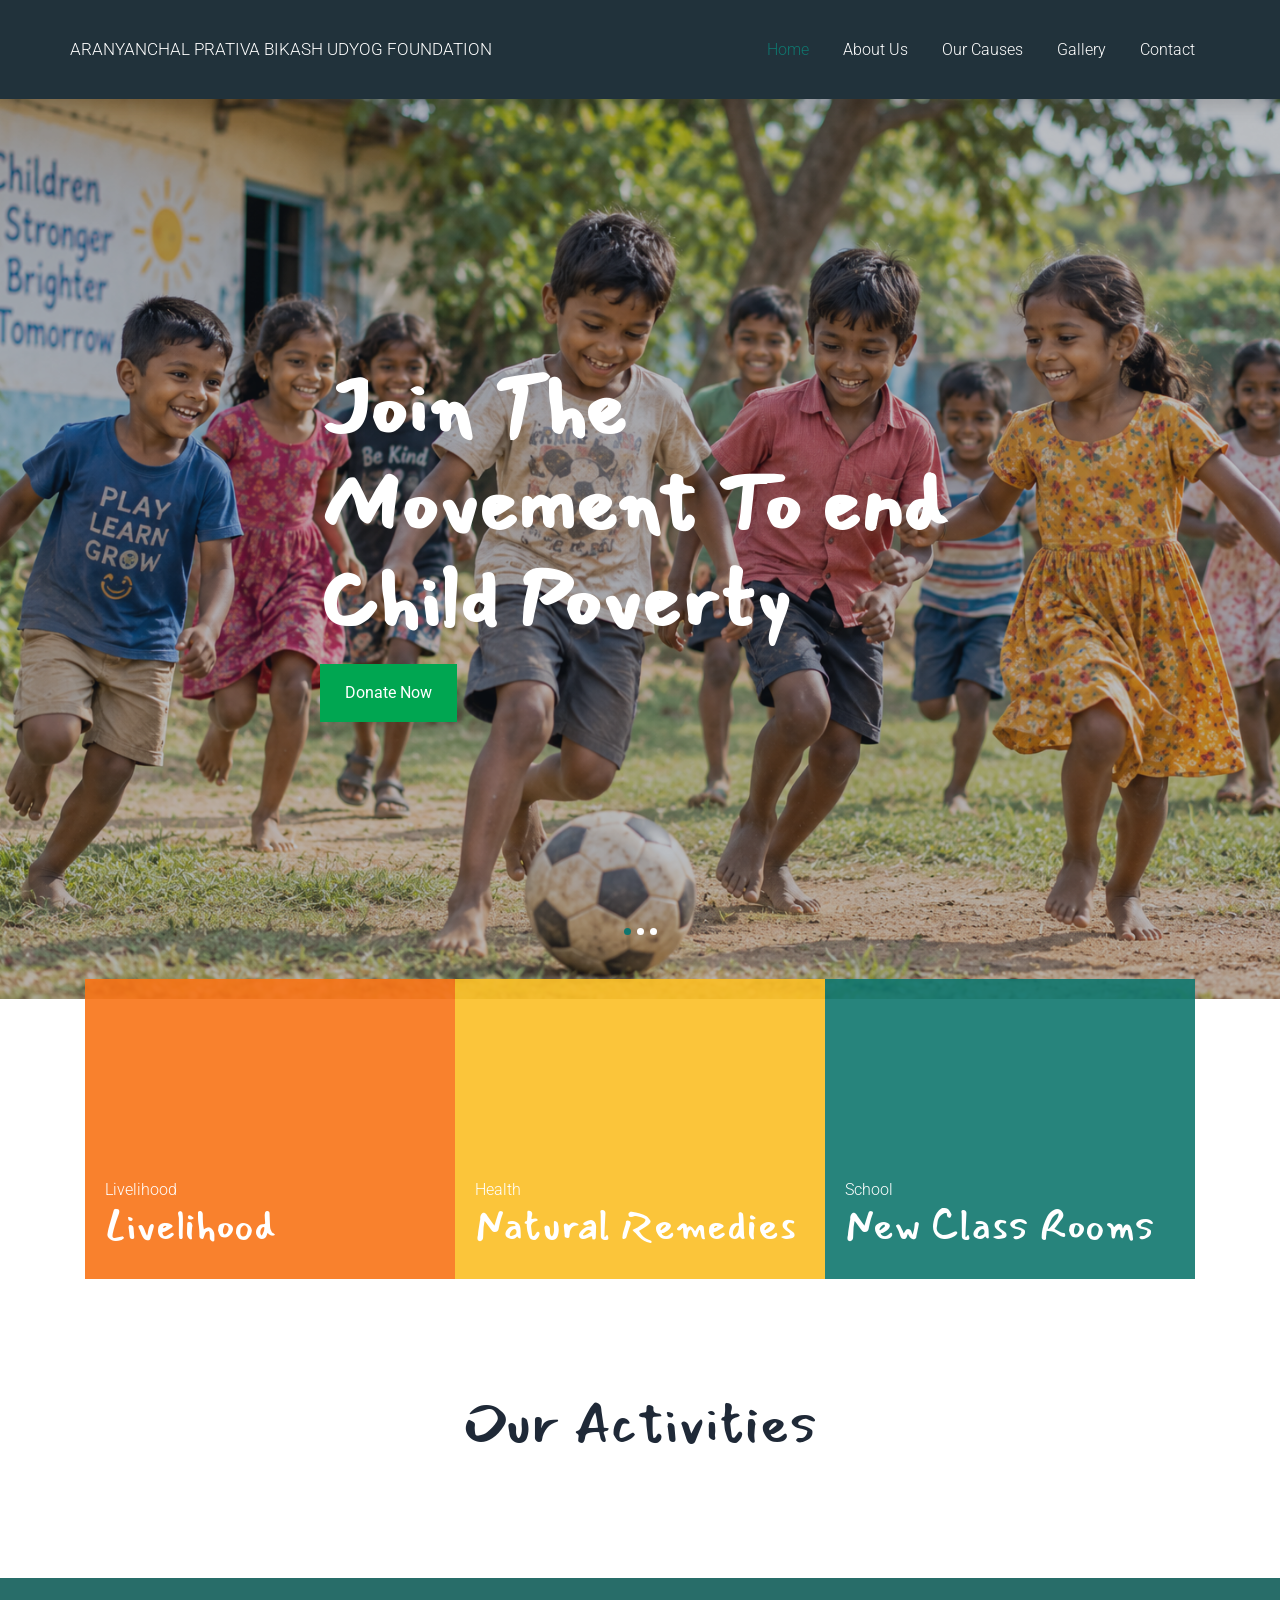
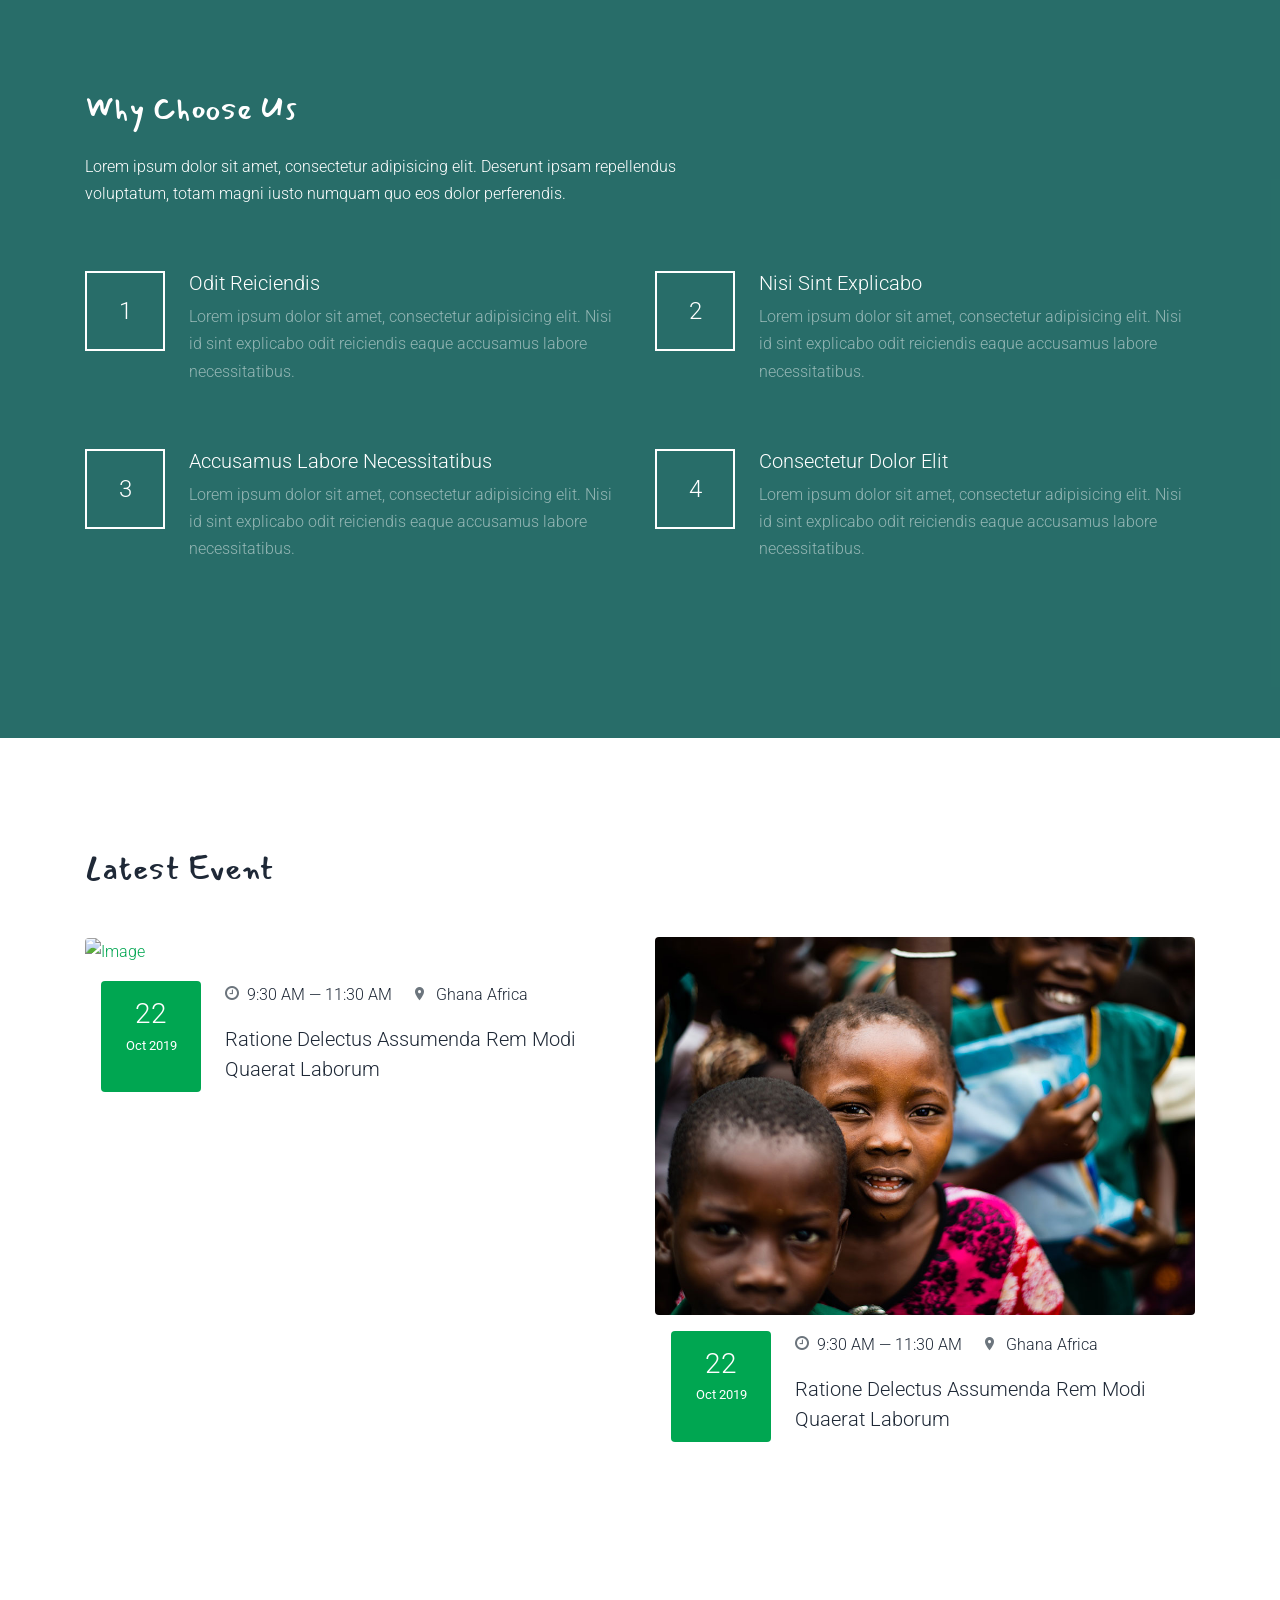
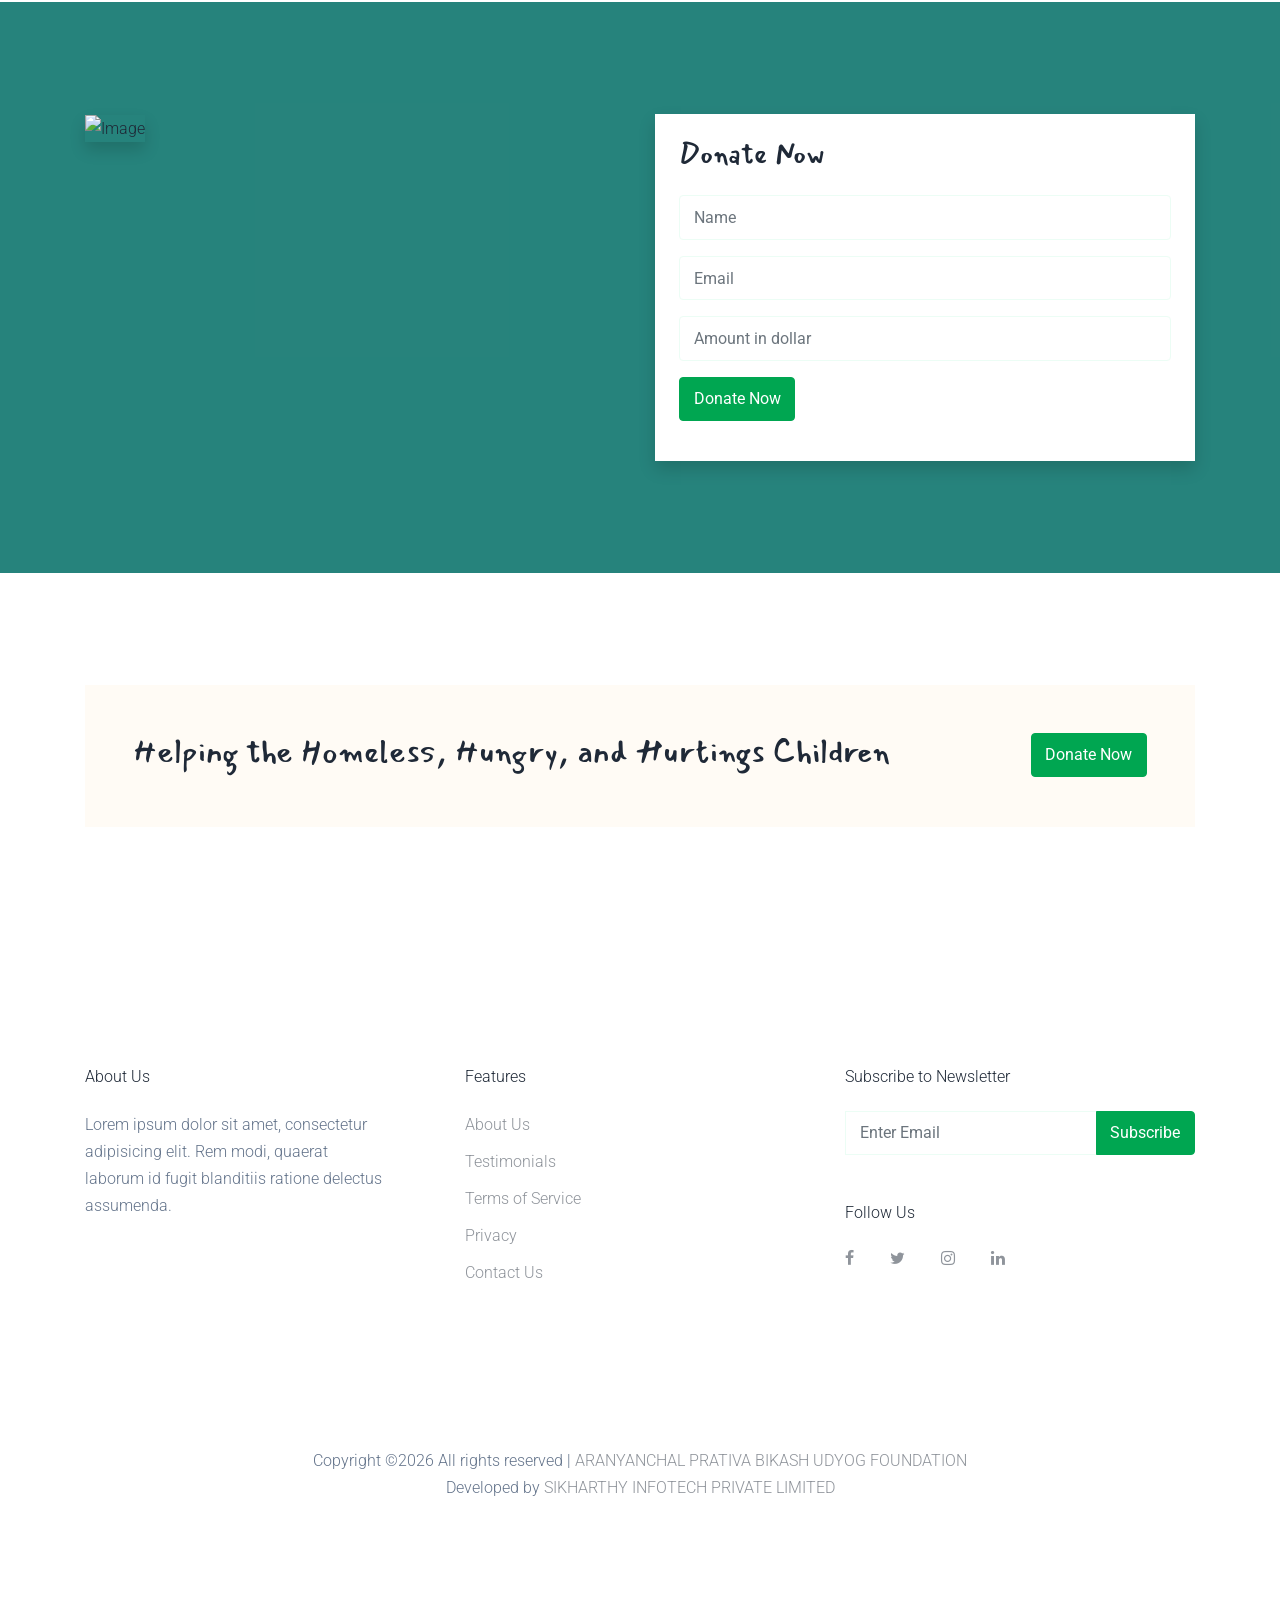
==== commit b518fbdf: "Day 2" ====
--- a/index.html
+++ b/index.html
@@ -49,7 +49,7 @@
             
 
             <div class="site-logo">
-              <a href="index.html" class="text-white">APBU Foundation</a>
+              <a href="index.html" class="text-white">ARANYANCHAL PRATIVA BIKASH UDYOG FOUNDATION</a>
             </div>
 
 
@@ -58,7 +58,7 @@
                 <li class="active"><a href="index.html" class="nav-link">Home</a></li>
                 <li><a href="about.html" class="nav-link">About Us</a></li>
                 <li><a href="causes.html" class="nav-link">Our Causes</a></li>
-                <li><a href="blog.html" class="nav-link">Gallery</a></li>
+                <li><a href="gallery.html" class="nav-link">Gallery</a></li>
                 <li><a href="contact.html" class="nav-link">Contact</a></li>
               </ul>
             </nav>
@@ -121,119 +121,9 @@
       </div>
     </div>
 
-    <div class="site-section">
-      <div class="container">
-        
-        <div class="row mb-5 align-items-st">
-          <div class="col-md-4">
-            <div class="heading-20219">
-              <h2 class="title text-cursive">Latest Causes</h2>
-            </div>
-          </div>
-          <div class="col-md-8">
-            <p>Lorem ipsum dolor sit amet, consectetur adipisicing elit. Fuga ea reprehenderit rerum magnam, ipsum aperiam. Earum, expedita ratione.</p>
-          </div>
-        </div>
-
-        <div class="row">
-          <div class="col-md-4">
-              <div class="cause shadow-sm">
-              
-                <a href="#" class="cause-link d-block">
-                  <img src="images/" alt="Image" class="img-fluid">
-                  <div class="custom-progress-wrap">
-                    <span class="caption">80% complete</span>
-                    <div class="custom-progress-inner">
-                      <div class="custom-progress bg-danger" style="width: 80%;"></div>
-                    </div>
-                  </div>
-                </a>
-
-                <div class="px-3 pt-3 border-top-0 border border shadow-sm">
-                  <span class="badge-danger py-1 small px-2 rounded mb-3 d-inline-block">School</span>
-                  <h3 class="mb-4"><a href="#">Alias Odit Ipsam Quas Unde Obcaecati</a></h3>
-                  <div class="border-top border-light border-bottom py-2 d-flex">
-                    <div>Donated</div>
-                    <div class="ml-auto"><strong class="text-primary">$32,919</strong></div>
-                  </div>
-
-                  <div class="py-4">
-                    <div class="d-flex align-items-center">
-                      <img src="images/" alt="Image" class="rounded-circle mr-3" width="50">
-                      <div class="">James Smith</div>
-                    </div>
-                  </div>
-                </div>
-              
-              </div>
-          </div>
-          <div class="col-md-4">
-            
-            <div class="cause shadow-sm">
-              
-                <a href="#" class="cause-link d-block">
-                  <img src="images/" alt="Image" class="img-fluid">
-                  <div class="custom-progress-wrap">
-                    <span class="caption">80% complete</span>
-                    <div class="custom-progress-inner">
-                      <div class="custom-progress bg-primary" style="width: 80%;"></div>
-                    </div>
-                  </div>
-                </a>
-
-                <div class="px-3 pt-3 border-top-0 border border shadow-sm">
-                  <span class="badge-primary py-1 small px-2 rounded mb-3 d-inline-block">Health</span>
-                  <h3 class="mb-4"><a href="#">Alias Odit Ipsam Quas Unde Obcaecati</a></h3>
-                  <div class="border-top border-light border-bottom py-2 d-flex">
-                    <div>Donated</div>
-                    <div class="ml-auto"><strong class="text-primary">$32,919</strong></div>
-                  </div>
-
-                  <div class="py-4">
-                    <div class="d-flex align-items-center">
-                      <img src="images/" alt="Image" class="rounded-circle mr-3" width="50">
-                      <div class="">James Smith</div>
-                    </div>
-                  </div>
-                </div>
-              
-              </div>
-
-          </div>
-          <div class="col-md-4">
-            
-            <div class="cause shadow-sm">
-              
-                <a href="#" class="cause-link d-block">
-                  <img src="images/" alt="Image" class="img-fluid">
-                  <div class="custom-progress-wrap">
-                    <span class="caption">80% complete</span>
-                    <div class="custom-progress-inner">
-                      <div class="custom-progress bg-warning" style="width: 80%;"></div>
-                    </div>
-                  </div>
-                </a>
-
-                <div class="px-3 pt-3 border-top-0 border border ">
-                  <span class="badge-warning py-1 small px-2 rounded mb-3 d-inline-block">Livelihood</span>
-                  <h3 class="mb-4"><a href="#">Alias Odit Ipsam Quas Unde Obcaecati</a></h3>
-                  <div class="border-top border-light border-bottom py-2 d-flex">
-                    <div>Donated</div>
-                    <div class="ml-auto"><strong class="text-primary">$32,919</strong></div>
-                  </div>
-
-                  <div class="py-4">
-                    <div class="d-flex align-items-center">
-                      <img src="images/" alt="Image" class="rounded-circle mr-3" width="50">
-                      <div class="">James Smith</div>
-                    </div>
-                  </div>
-                </div>
-              
-              </div>
-
-          </div>
-        </div>
+    <div class="site-section text-center">
+      <div class="container">
+        <h2 class="display-4 text-cursive">Our Activities</h2>
       </div>
     </div>
 
--- a/css/style.css
+++ b/css/style.css
@@ -481,14 +481,20 @@
   .site-navbar .site-logo {
     margin: 0;
     padding: 0;
-    font-size: 1.7rem; }
+    font-size: clamp(0.8rem, 1.35vw, 1.25rem);
+    line-height: 1.2;
+    max-width: 390px; }
     .site-navbar .site-logo a {
       color: #0F766E;
-      text-transform: lowercase; }
+      display: block;
+      white-space: nowrap; }
     @media (max-width: 991.98px) {
       .site-navbar .site-logo {
         float: left;
-        position: relative; } }
+        position: relative;
+        max-width: calc(100% - 55px); }
+      .site-navbar .site-logo a {
+        white-space: normal; } }
   .site-navbar .site-navigation.border-bottom {
     border-bottom: 1px solid white !important; }
   .site-navbar .site-navigation .site-menu {
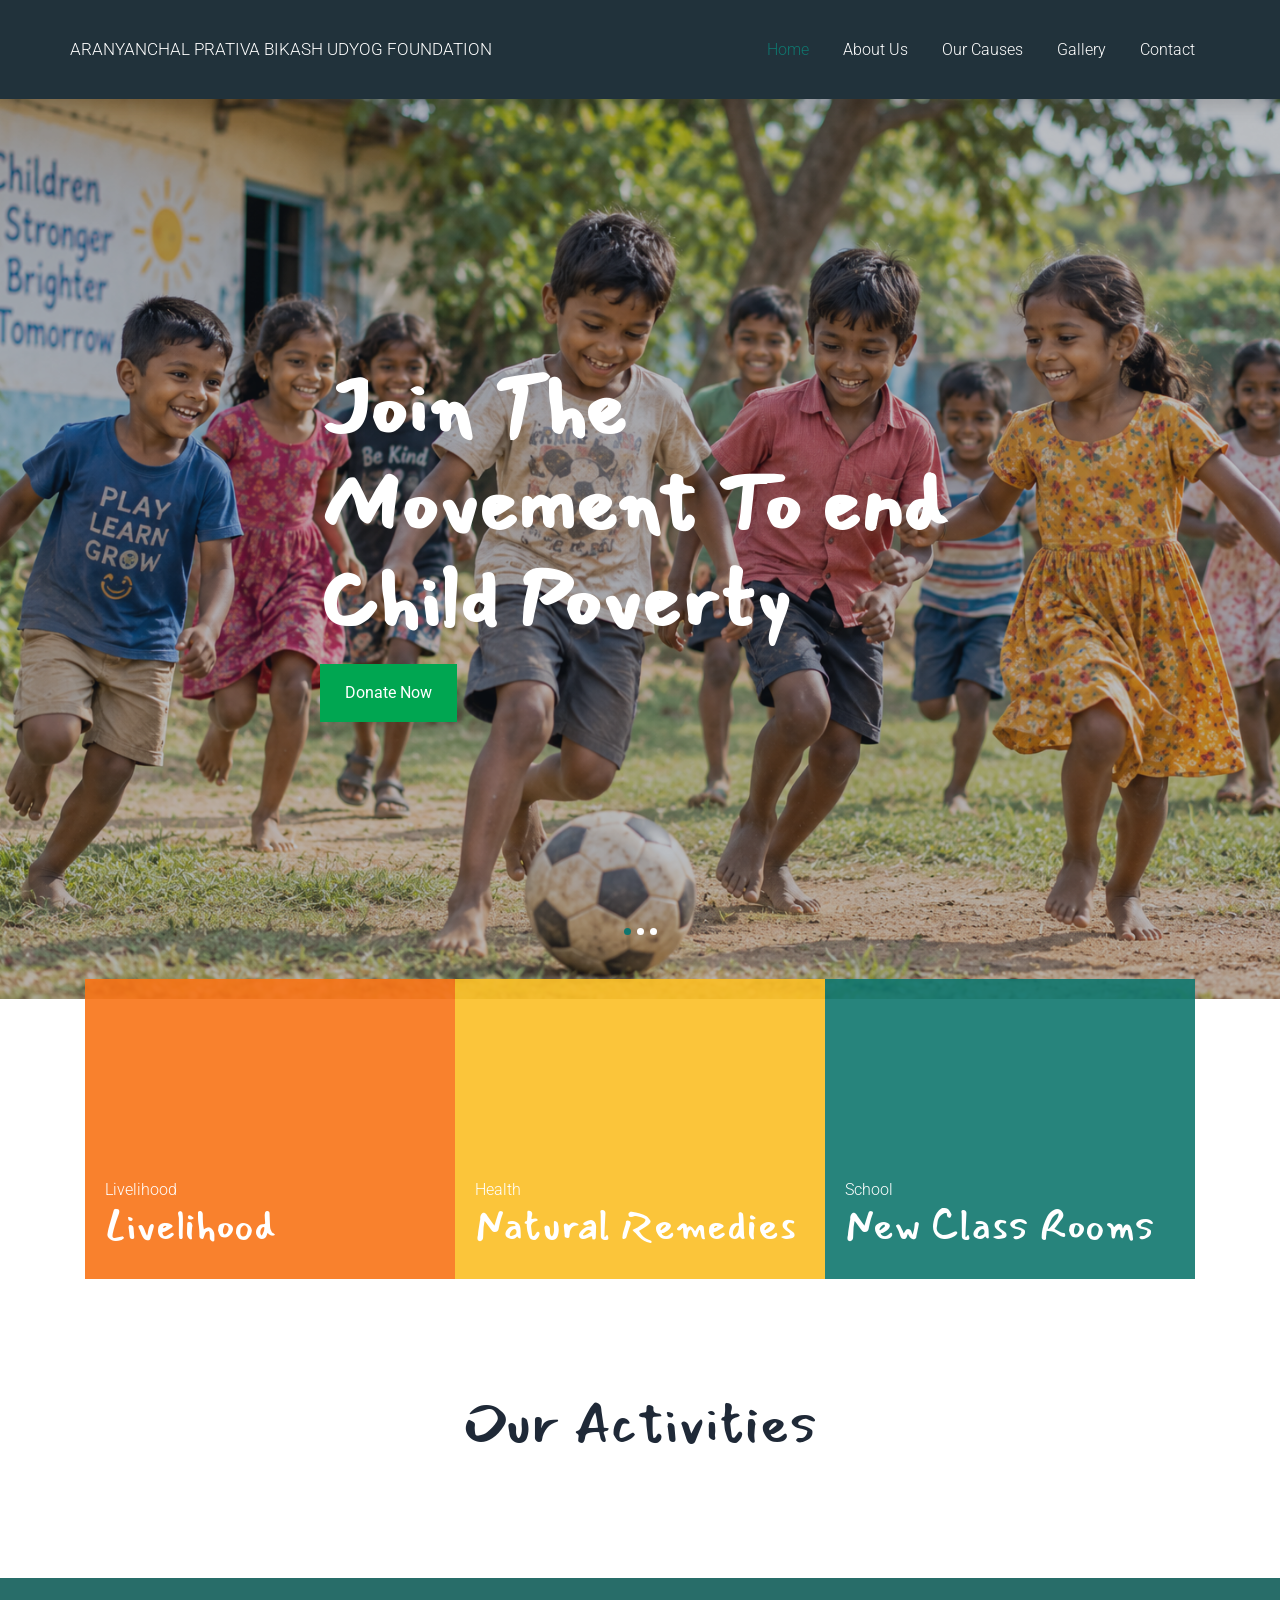
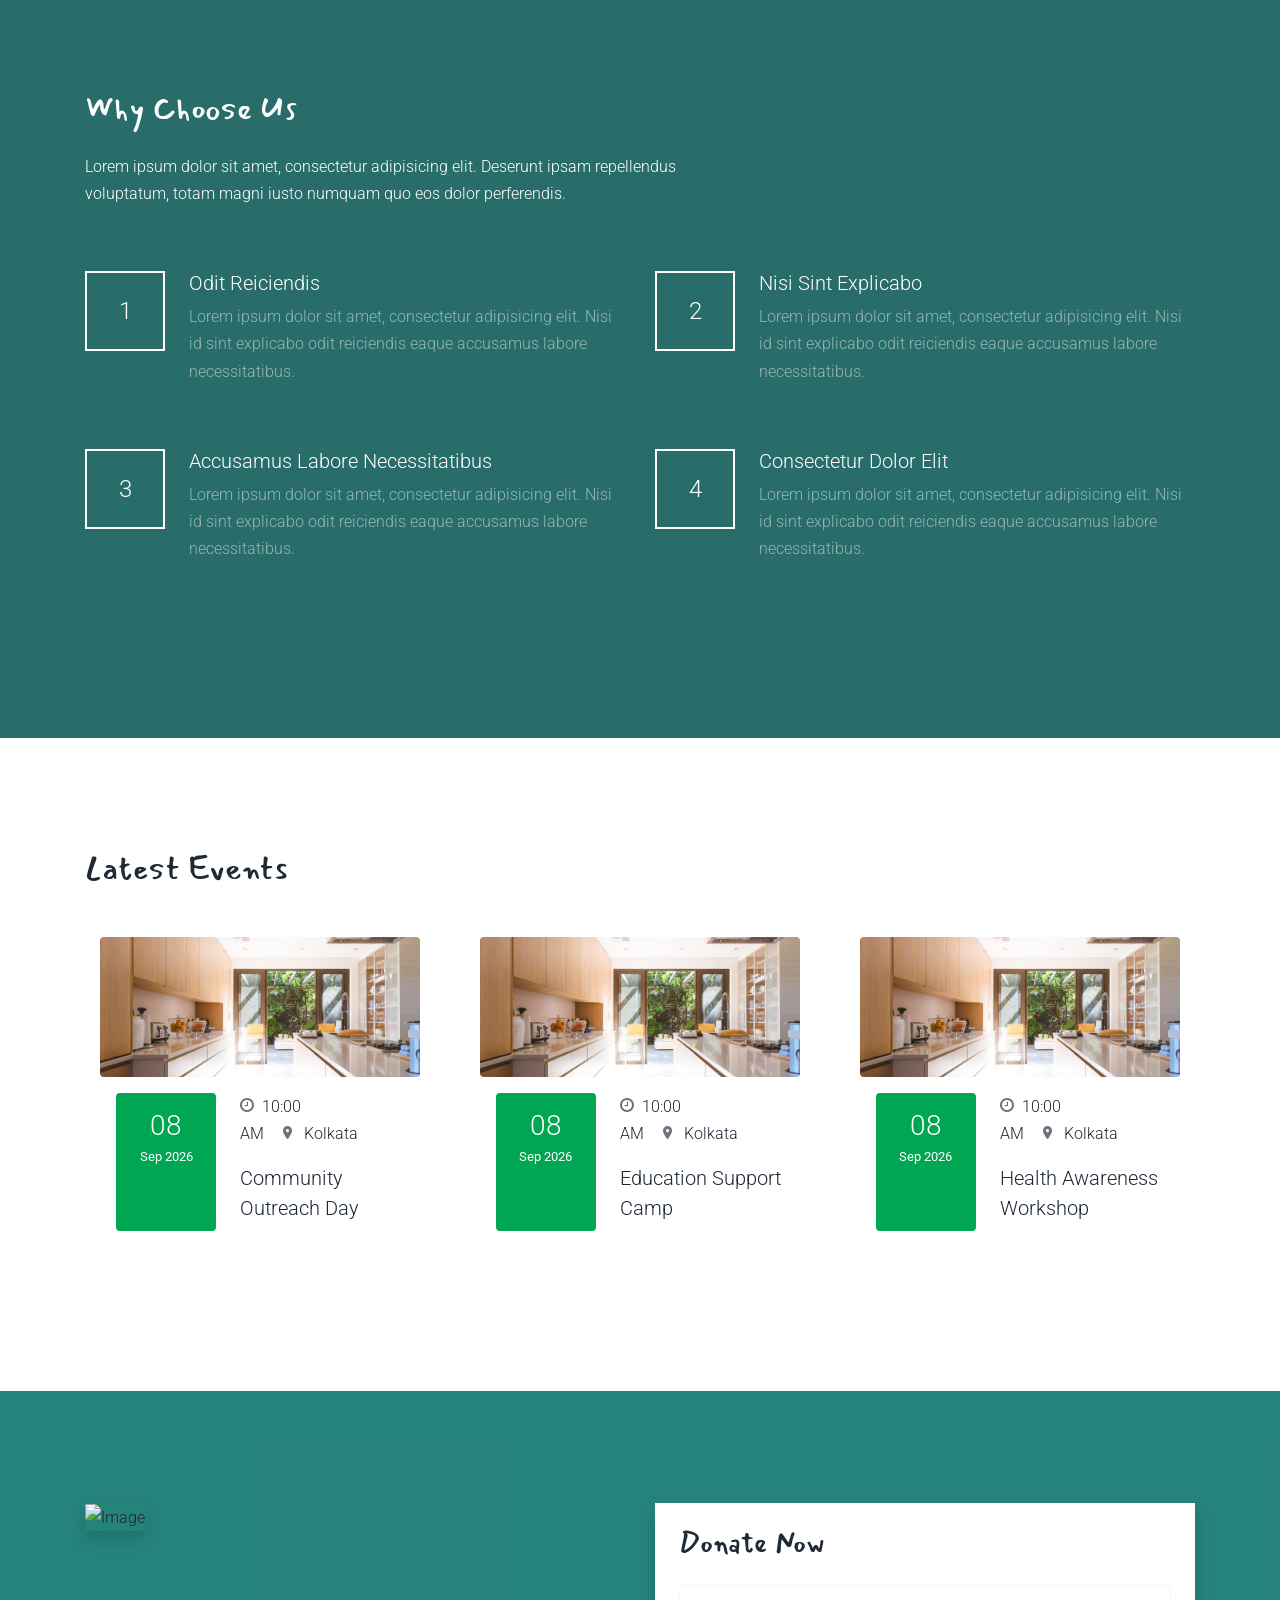
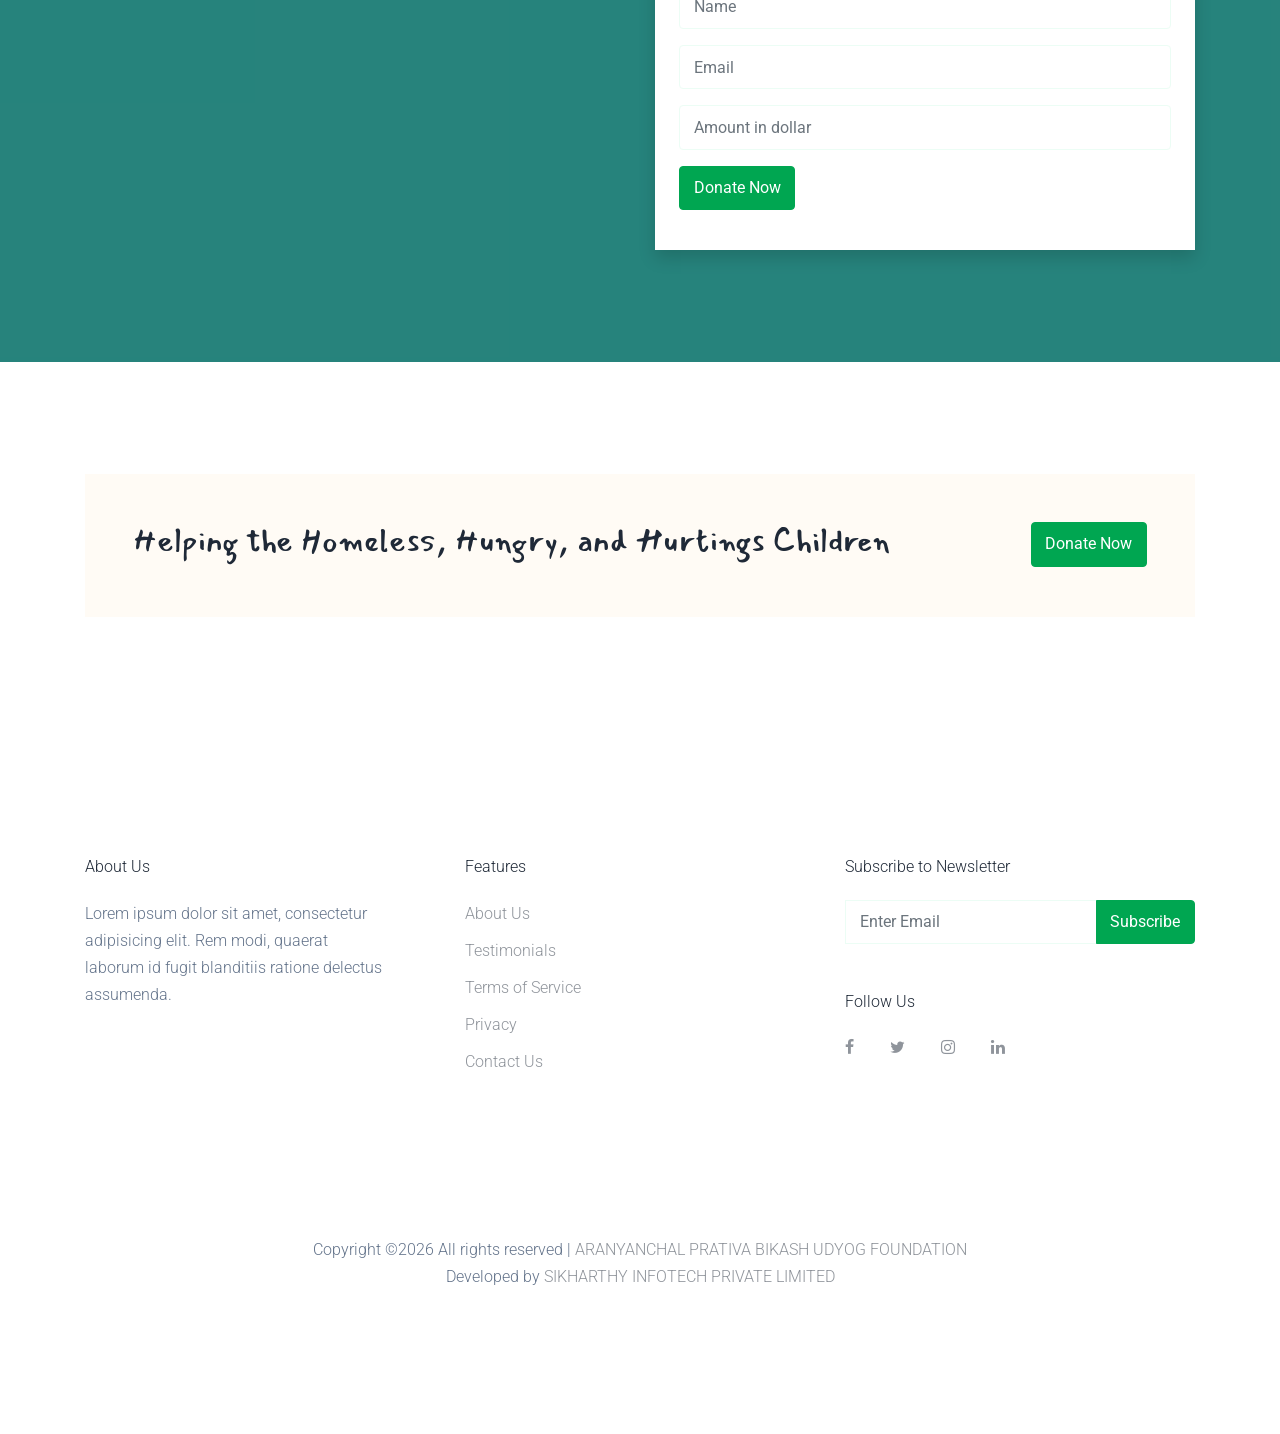
==== commit aa02cba7: "day 2 v2" ====
--- a/index.html
+++ b/index.html
@@ -186,58 +186,50 @@
 
     </div>
     
-    <div class="site-section">
+    <section class="site-section latest-events" id="latest-events">
       <div class="container">
         <div class="heading-20219 mb-5">
-          <h2 class="title text-cursive">Latest Event</h2>
-        </div>
-
-        <div class="row">
-          <div class="col-md-6">
-            <div class="event-29191 mb-5">
-              <a href="#" class="d-block mb-3"><img src="images/" alt="Image" class="img-fluid rounded"></a>
-              <div class="px-3 d-flex">
-
-                <div class="bg-primary p-3 d-inline-block text-center rounded mr-4 date">
-                  <span class="text-white h3 m-0 d-block">22</span>
-                  <span class="text-white small">Oct 2019</span>
-                </div>
-
-                <div>
-                  <div class="mb-3">
-                    <span class="mr-3"> <span class="icon-clock-o mr-2 text-muted"></span>9:30 AM &mdash; 11:30 AM</span>
-                    <span> <span class="icon-room mr-2 text-muted"></span>Ghana Africa</span>
-                  </div>
-                  <h3><a href="single.html">Ratione Delectus Assumenda Rem Modi Quaerat Laborum</a></h3>
-                </div>
-
-              </div>
-            </div>
-          </div>
-          <div class="col-md-6">
-            <div class="event-29191 mb-5">
-              <a href="#" class="d-block mb-3"><img src="images/img_2.jpg" alt="Image" class="img-fluid rounded"></a>
-              <div class="px-3 d-flex">
-
-                <div class="bg-primary p-3 d-inline-block text-center rounded mr-4 date">
-                  <span class="text-white h3 m-0 d-block">22</span>
-                  <span class="text-white small">Oct 2019</span>
-                </div>
-
-                <div>
-                  <div class="mb-3">
-                    <span class="mr-3"> <span class="icon-clock-o mr-2 text-muted"></span>9:30 AM &mdash; 11:30 AM</span>
-                    <span> <span class="icon-room mr-2 text-muted"></span>Ghana Africa</span>
-                  </div>
-                  <h3><a href="single.html">Ratione Delectus Assumenda Rem Modi Quaerat Laborum</a></h3>
-                </div>
-
-              </div>
-            </div>
-          </div>
-        </div>
-      </div>
-    </div>
+          <h2 class="title text-cursive">Latest Events</h2>
+        </div>
+
+        <div class="row" aria-label="Latest events">
+          <div class="col-md-4 mb-5">
+              <article class="event-29191 event-card mx-auto" data-event-id="1" data-event-title="Community Outreach Day" data-event-image="images/about_3.jpg" data-event-date="2026-09-08" data-event-time="10:00" data-event-location="Kolkata">
+                <a href="single.html" class="d-block mb-3"><img src="images/about_3.jpg" alt="Community outreach event banner" class="event-banner rounded"></a>
+                <div class="px-3 d-flex">
+                  <div class="bg-primary p-3 d-inline-block text-center rounded mr-4 date">
+                    <span class="text-white h3 m-0 d-block">08</span>
+                    <span class="text-white small">Sep 2026</span>
+                  </div>
+                  <div>
+                    <div class="mb-3"><span class="mr-3"><span class="icon-clock-o mr-2 text-muted"></span>10:00 AM</span><span><span class="icon-room mr-2 text-muted"></span>Kolkata</span></div>
+                    <h3><a href="single.html">Community Outreach Day</a></h3>
+                  </div>
+                </div>
+              </article>
+            </div>
+          <div class="col-md-4 mb-5">
+              <article class="event-29191 event-card mx-auto" data-event-id="2" data-event-title="Education Support Camp" data-event-image="images/about_3.jpg" data-event-date="2026-09-08" data-event-time="10:00" data-event-location="Kolkata">
+                <a href="single.html" class="d-block mb-3"><img src="images/about_3.jpg" alt="Education support event banner" class="event-banner rounded"></a>
+                <div class="px-3 d-flex">
+                  <div class="bg-primary p-3 d-inline-block text-center rounded mr-4 date"><span class="text-white h3 m-0 d-block">08</span><span class="text-white small">Sep 2026</span></div>
+                  <div><div class="mb-3"><span class="mr-3"><span class="icon-clock-o mr-2 text-muted"></span>10:00 AM</span><span><span class="icon-room mr-2 text-muted"></span>Kolkata</span></div><h3><a href="single.html">Education Support Camp</a></h3></div>
+                </div>
+              </article>
+            </div>
+          <div class="col-md-4 mb-5">
+              <article class="event-29191 event-card mx-auto" data-event-id="3" data-event-title="Health Awareness Workshop" data-event-image="images/about_3.jpg" data-event-date="2026-09-08" data-event-time="10:00" data-event-location="Kolkata">
+                <a href="single.html" class="d-block mb-3"><img src="images/about_3.jpg" alt="Health awareness event banner" class="event-banner rounded"></a>
+                <div class="px-3 d-flex">
+                  <div class="bg-primary p-3 d-inline-block text-center rounded mr-4 date"><span class="text-white h3 m-0 d-block">08</span><span class="text-white small">Sep 2026</span></div>
+                  <div><div class="mb-3"><span class="mr-3"><span class="icon-clock-o mr-2 text-muted"></span>10:00 AM</span><span><span class="icon-room mr-2 text-muted"></span>Kolkata</span></div><h3><a href="single.html">Health Awareness Workshop</a></h3></div>
+                </div>
+              </article>
+            </div>
+          </div>
+        </div>
+      </div>
+    </section>
 
     <div class="site-section bg-image overlay-primary" style="background-image: url('images/');">
       <div class="container">
--- a/css/style.css
+++ b/css/style.css
@@ -1830,6 +1830,21 @@
   -ms-flex: 0 0 100px;
   flex: 0 0 100px; }
 
+.event-card {
+  max-width: none;
+  padding: 0 15px; }
+
+.event-banner {
+  display: block;
+  width: 100%;
+  aspect-ratio: 16 / 7;
+  object-fit: cover; }
+
+@media (max-width: 767.98px) {
+  .event-card {
+    padding: 0 30px; }
+}
+
 .event-29191 h3 {
   font-size: 20px;
   line-height: 1.5; }
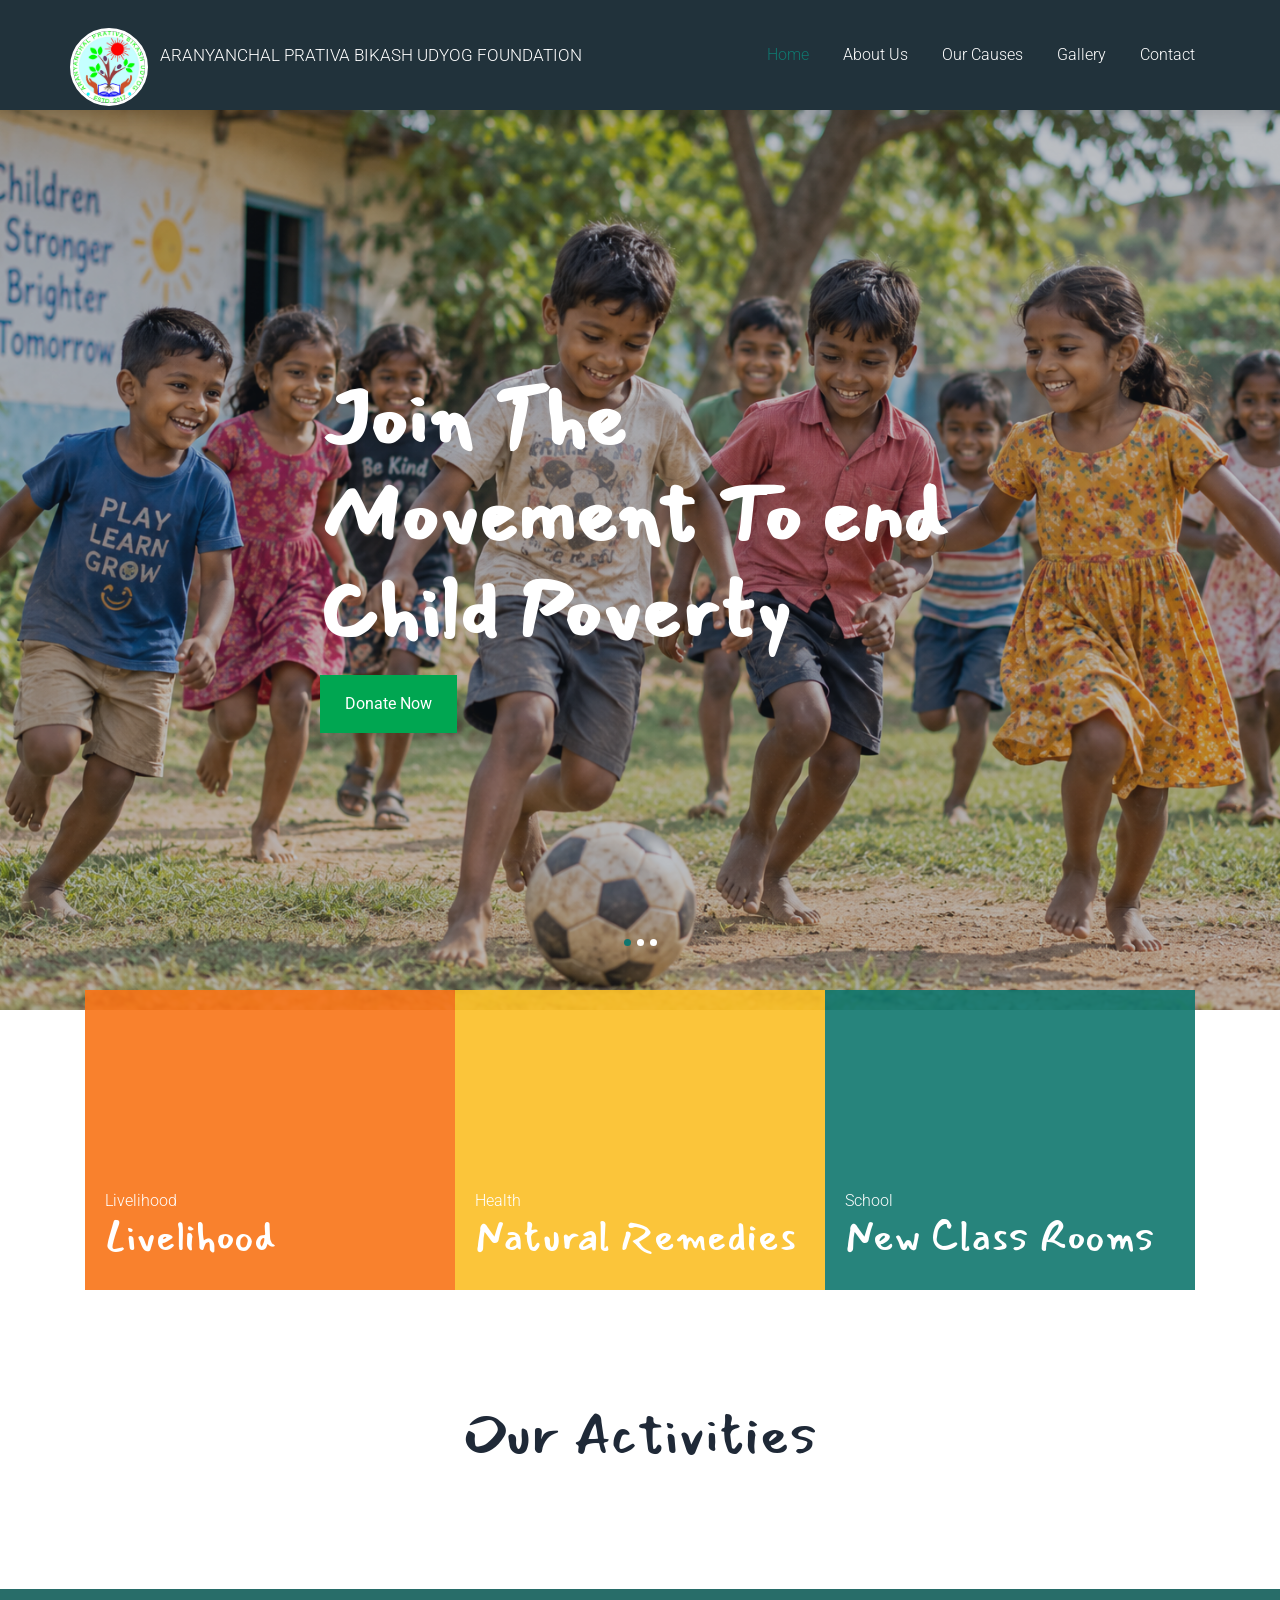
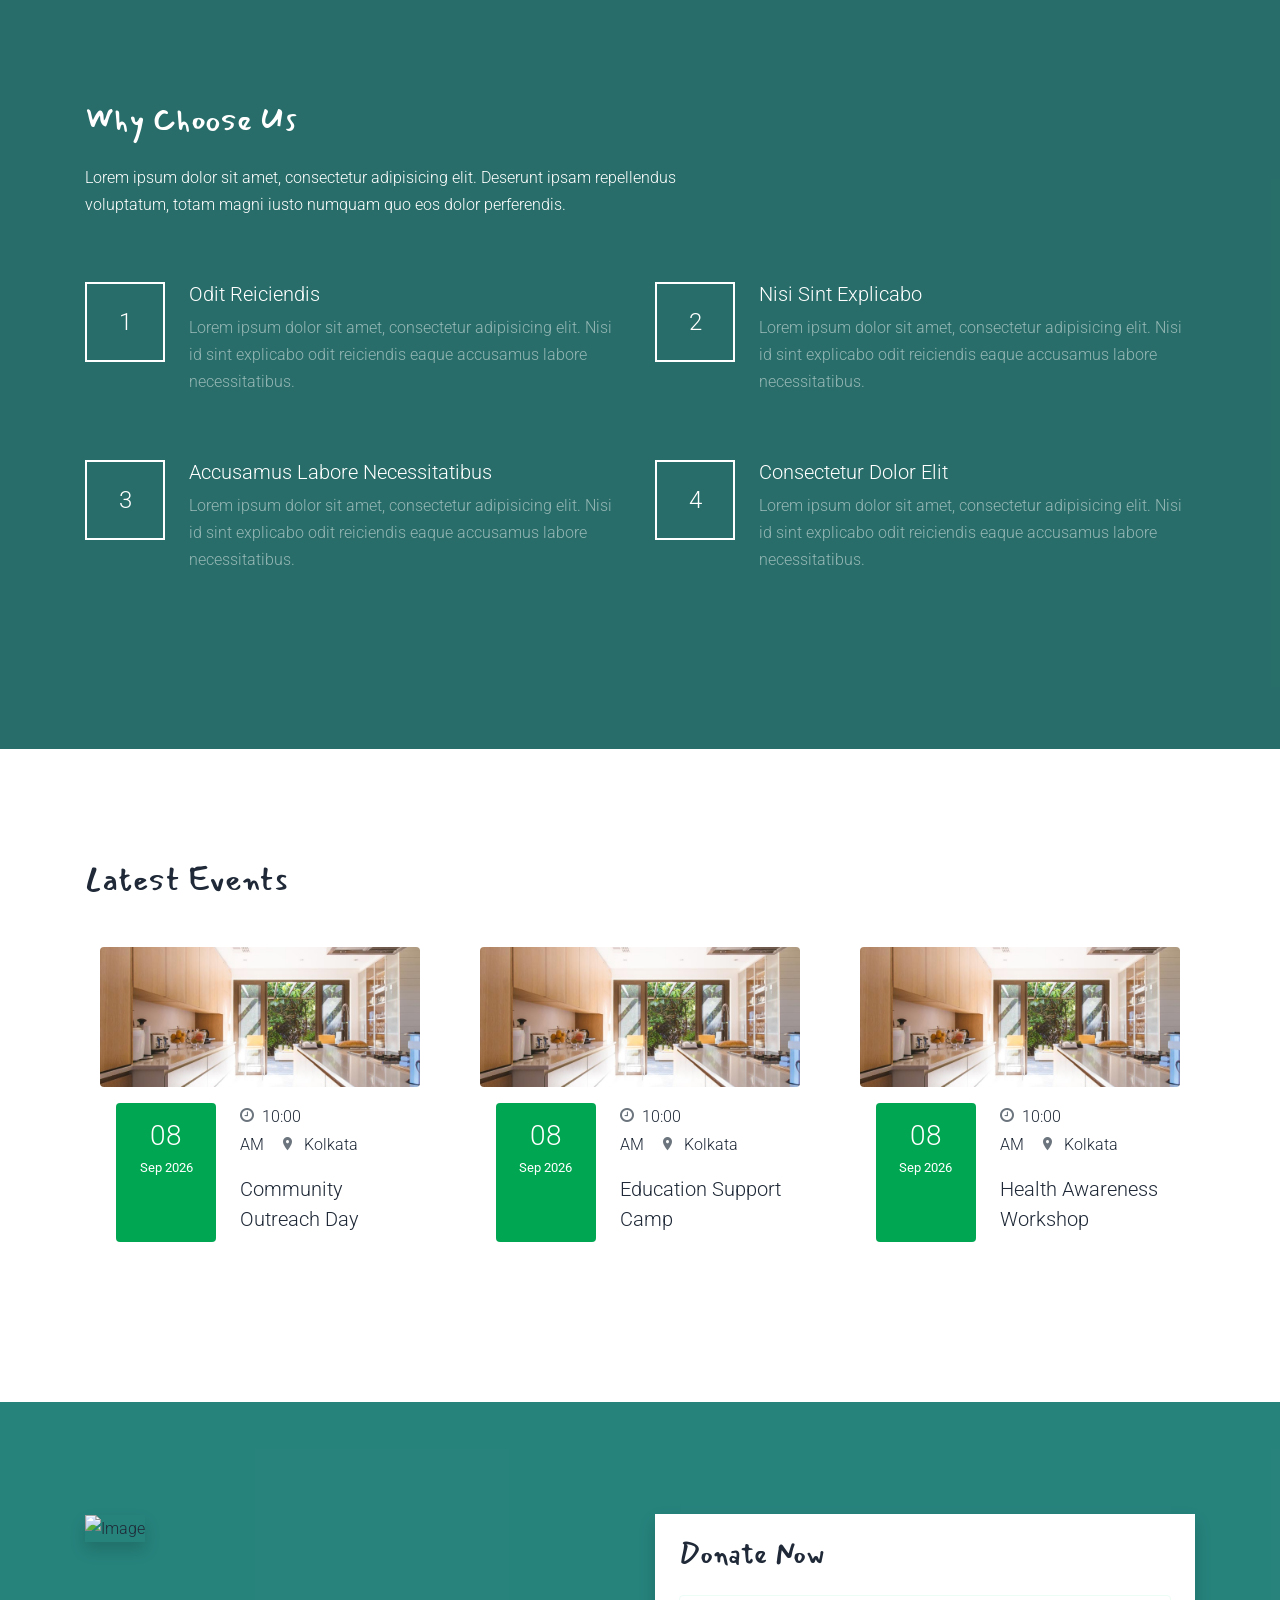
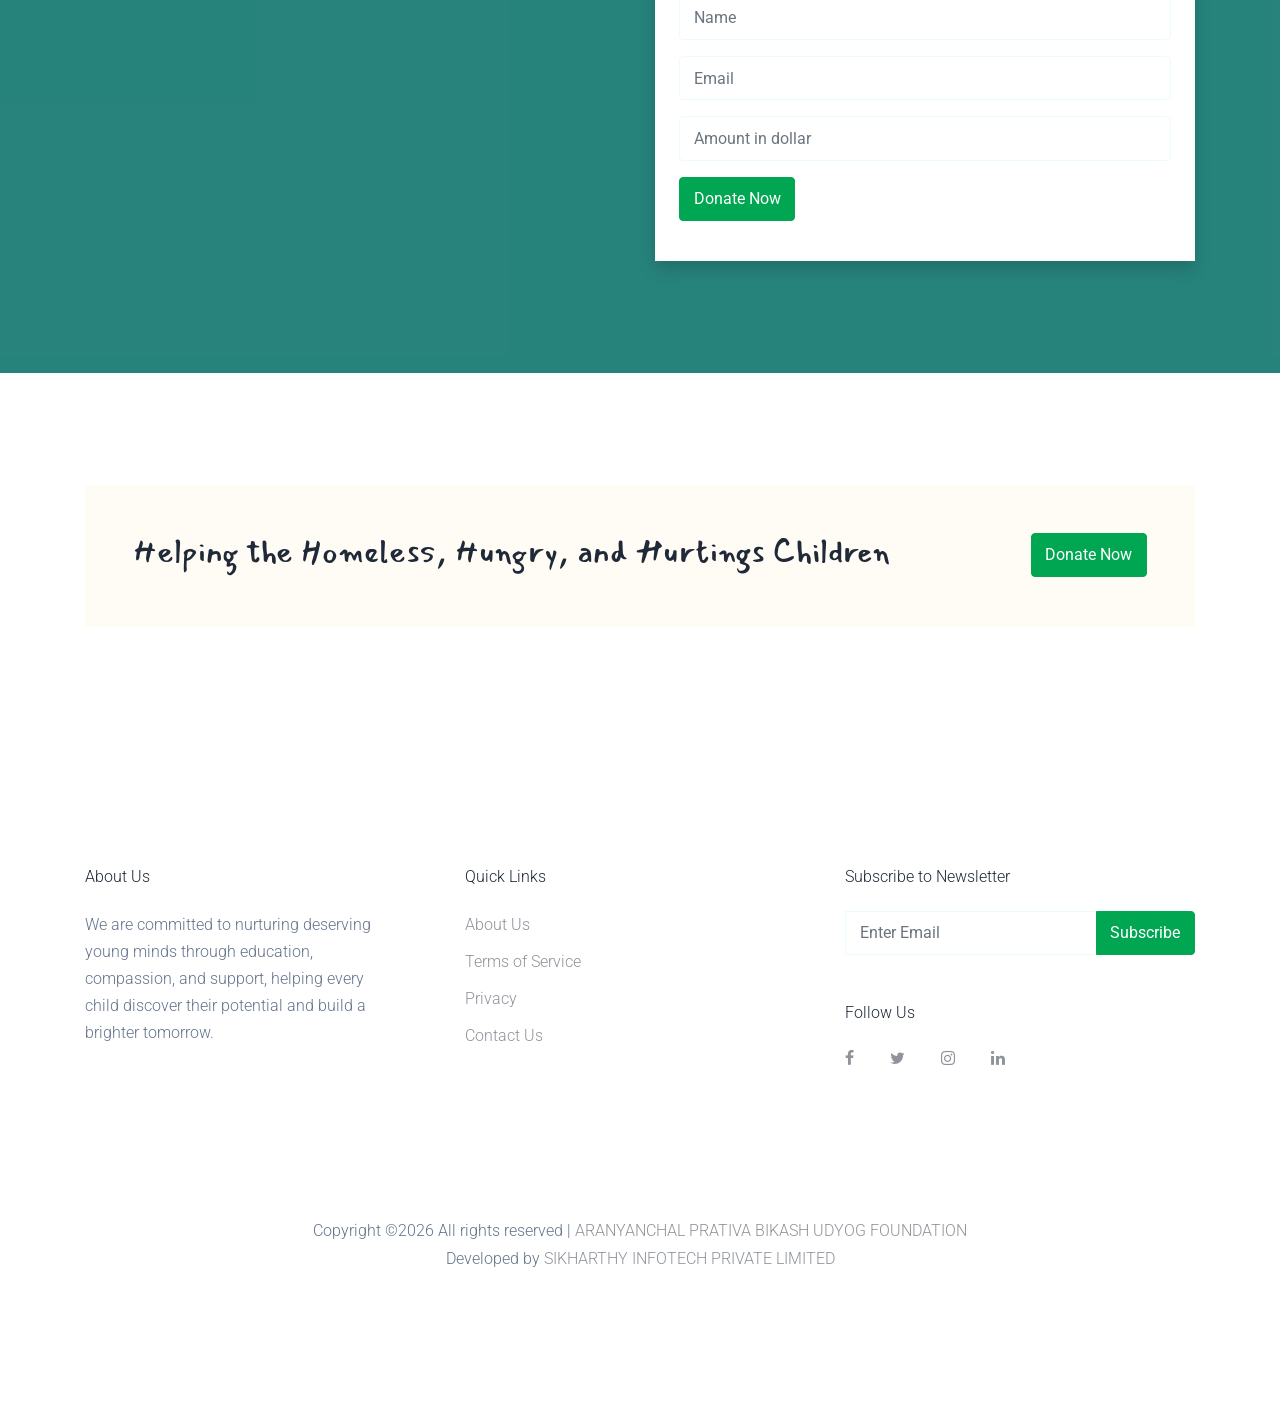
==== commit e24b5bf1: "15th Sept 2026" ====
--- a/index.html
+++ b/index.html
@@ -21,10 +21,20 @@
 
     <!-- MAIN CSS -->
     <link rel="stylesheet" href="css/style.css">
+    <link rel="icon" type="image/jpeg" href="images/Whatsapp_Images/logo.jpeg">
 
   </head>
 
   <body data-spy="scroll" data-target=".site-navbar-target" data-offset="300">
+
+    <!--
+    <div class="page-loader" id="page-loader" role="status" aria-label="Loading APBU Foundation">
+      <div class="page-loader__content">
+        <span class="page-loader__ring"></span>
+        <img src="images/Whatsapp_Images/logo.jpeg" alt="" width="300" height="300">
+      </div>
+    </div>
+    -->
 
     
     <div class="site-wrap" id="home-section">
@@ -49,7 +59,10 @@
             
 
             <div class="site-logo">
-              <a href="index.html" class="text-white">ARANYANCHAL PRATIVA BIKASH UDYOG FOUNDATION</a>
+              <a href="index.html" class="site-brand text-white">
+                <img src="images/Whatsapp_Images/logo.jpeg" alt="APBU Foundation logo">
+                <span>ARANYANCHAL PRATIVA BIKASH UDYOG FOUNDATION</span>
+              </a>
             </div>
 
 
@@ -278,17 +291,16 @@
             <div class="row">
               <div class="col-md-7">
                 <h2 class="footer-heading mb-4">About Us</h2>
-                <p>Lorem ipsum dolor sit amet, consectetur adipisicing elit. Rem modi, quaerat laborum id fugit blanditiis ratione delectus assumenda.</p>
+                <p>We are committed to nurturing deserving young minds through education, compassion, and support, helping every child discover their potential and build a brighter tomorrow.</p>
 
               </div>
               <div class="col-md-4 ml-auto">
-                <h2 class="footer-heading mb-4">Features</h2>
+                <h2 class="footer-heading mb-4">Quick Links</h2>
                 <ul class="list-unstyled">
-                  <li><a href="#">About Us</a></li>
-                  <li><a href="#">Testimonials</a></li>
-                  <li><a href="#">Terms of Service</a></li>
-                  <li><a href="#">Privacy</a></li>
-                  <li><a href="#">Contact Us</a></li>
+                  <li><a href="about.html">About Us</a></li>
+                  <li><a href="#terms-of-service" class="terms-of-service-link">Terms of Service</a></li>
+                  <li><a href="#privacy-policy" class="privacy-policy-link">Privacy</a></li>
+                  <li><a href="contact.html">Contact Us</a></li>
                 </ul>
               </div>
 
--- a/css/style.css
+++ b/css/style.css
@@ -210,6 +210,66 @@
   font-weight: 300;
   font-size: 1rem;
   background-color: #FFFFFF; }
+  .page-loader {
+    position: fixed;
+    inset: 0;
+    z-index: 3000;
+    display: grid;
+    place-items: center;
+    background: radial-gradient(circle at center, #FFFFFF 0%, #F0FDFA 55%, #CCFBF1 100%);
+    opacity: 1;
+    visibility: visible;
+    transition: opacity .7s ease, visibility .7s ease; }
+    .page-loader.is-loaded {
+      opacity: 0;
+      visibility: hidden;
+      pointer-events: none; }
+  .page-loader__content {
+    position: relative;
+    width: 300px;
+    height: 300px;
+    display: grid;
+    place-items: center;
+    perspective: 900px;
+    animation: loader-breathe 2.2s ease-in-out infinite; }
+    .page-loader__content img {
+      position: relative;
+      z-index: 1;
+      display: block;
+      width: 300px;
+      height: 300px;
+      object-fit: cover;
+      border: 8px solid #FFFFFF;
+      border-radius: 50%;
+      box-shadow: 0 18px 45px rgba(15, 118, 110, 0.24);
+      backface-visibility: visible;
+      animation: loader-rotate 2.8s cubic-bezier(.45, .05, .55, .95) infinite; }
+  .page-loader__ring {
+    position: absolute;
+    inset: -18px;
+    border: 2px solid rgba(15, 118, 110, 0.22);
+    border-top-color: #0F766E;
+    border-radius: 50%;
+    animation: loader-ring 1.8s linear infinite; }
+
+  @keyframes loader-rotate {
+    0% { transform: rotateY(0deg); }
+    45% { transform: rotateY(180deg); }
+    100% { transform: rotateY(360deg); }
+  }
+  @keyframes loader-ring {
+    to { transform: rotate(360deg); }
+  }
+  @keyframes loader-breathe {
+    0%, 100% { transform: scale(.96); }
+    50% { transform: scale(1); }
+  }
+  @media (prefers-reduced-motion: reduce) {
+    .page-loader__content,
+    .page-loader__content img,
+    .page-loader__ring {
+      animation: none; }
+  }
   body:before {
     position: absolute;
     content: "";
@@ -483,18 +543,57 @@
     padding: 0;
     font-size: clamp(0.8rem, 1.35vw, 1.25rem);
     line-height: 1.2;
-    max-width: 390px; }
+    max-width: 430px; }
     .site-navbar .site-logo a {
       color: #0F766E;
       display: block;
       white-space: nowrap; }
+    .site-navbar .site-logo .site-brand {
+      display: flex;
+      align-items: center;
+      gap: 12px; }
+    .site-navbar .site-logo .site-brand img {
+      width: 78px;
+      height: 78px;
+      flex: 0 0 78px;
+      object-fit: cover;
+      border: 3px solid #FFFFFF;
+      border-radius: 50%;
+      background: #FFFFFF;
+      position: relative;
+      z-index: 2;
+      transform: translateY(12px); }
+    .site-navbar .site-logo .site-brand span {
+      display: block; }
     @media (max-width: 991.98px) {
       .site-navbar .site-logo {
         float: left;
         position: relative;
         max-width: calc(100% - 55px); }
       .site-navbar .site-logo a {
-        white-space: normal; } }
+        white-space: normal; }
+      .site-navbar .site-logo .site-brand {
+        gap: 10px; }
+      .site-navbar .site-logo .site-brand img {
+        width: 64px;
+        height: 64px;
+        flex-basis: 64px;
+        transform: translateY(10px); }
+      .site-navbar .site-logo .site-brand span {
+        font-size: 0.95rem; }
+    }
+    @media (max-width: 575.98px) {
+      .site-navbar .site-logo .site-brand {
+        gap: 8px; }
+      .site-navbar .site-logo .site-brand img {
+        width: 56px;
+        height: 56px;
+        flex-basis: 56px;
+        transform: translateY(8px); }
+      .site-navbar .site-logo .site-brand span {
+        font-size: 0.78rem;
+        line-height: 1.15; }
+    }
   .site-navbar .site-navigation.border-bottom {
     border-bottom: 1px solid white !important; }
   .site-navbar .site-navigation .site-menu {
@@ -1850,3 +1949,79 @@
   line-height: 1.5; }
   .event-29191 h3 a {
     color: #1F2937; }
+
+.privacy-modal {
+  position: fixed;
+  inset: 0;
+  z-index: 3001;
+  display: flex;
+  align-items: center;
+  justify-content: center;
+  padding: 24px;
+  background: rgba(15, 23, 42, 0.72);
+  opacity: 0;
+  visibility: hidden;
+  transition: opacity .25s ease, visibility .25s ease; }
+  .privacy-modal.is-open {
+    opacity: 1;
+    visibility: visible; }
+  .privacy-modal__dialog {
+    position: relative;
+    width: min(920px, 100%);
+    max-height: min(88vh, 860px);
+    overflow: hidden;
+    background: #FFFFFF;
+    border-top: 5px solid #0F766E;
+    box-shadow: 0 24px 70px rgba(15, 23, 42, 0.3); }
+  .privacy-modal__header {
+    display: flex;
+    align-items: center;
+    justify-content: space-between;
+    gap: 20px;
+    padding: 20px 28px;
+    color: #FFFFFF;
+    background: #115E59; }
+  .privacy-modal__header h2 {
+    margin: 0;
+    color: #FFFFFF;
+    font-size: clamp(1.25rem, 2.5vw, 1.8rem); }
+  .privacy-modal__close {
+    width: 40px;
+    height: 40px;
+    flex: 0 0 40px;
+    border: 1px solid rgba(255, 255, 255, 0.55);
+    border-radius: 50%;
+    color: #FFFFFF;
+    background: transparent;
+    font-size: 1.6rem;
+    line-height: 1;
+    cursor: pointer; }
+  .privacy-modal__close:hover,
+  .privacy-modal__close:focus {
+    background: rgba(255, 255, 255, 0.16); }
+  .privacy-modal__body {
+    max-height: calc(min(88vh, 860px) - 85px);
+    overflow-y: auto;
+    padding: 28px 32px;
+    color: #334155; }
+  .privacy-modal__body h3 {
+    margin-top: 28px;
+    color: #115E59;
+    font-size: 1.15rem; }
+  .privacy-modal__body h3:first-child {
+    margin-top: 0; }
+  .privacy-modal__body p,
+  .privacy-modal__body li {
+    font-size: .95rem;
+    line-height: 1.7; }
+  .privacy-modal__body ul {
+    padding-left: 22px; }
+  .privacy-modal__body strong {
+    color: #0F766E; }
+  @media (max-width: 575.98px) {
+    .privacy-modal {
+      padding: 10px; }
+    .privacy-modal__header {
+      padding: 16px 18px; }
+    .privacy-modal__body {
+      padding: 22px 18px; } }
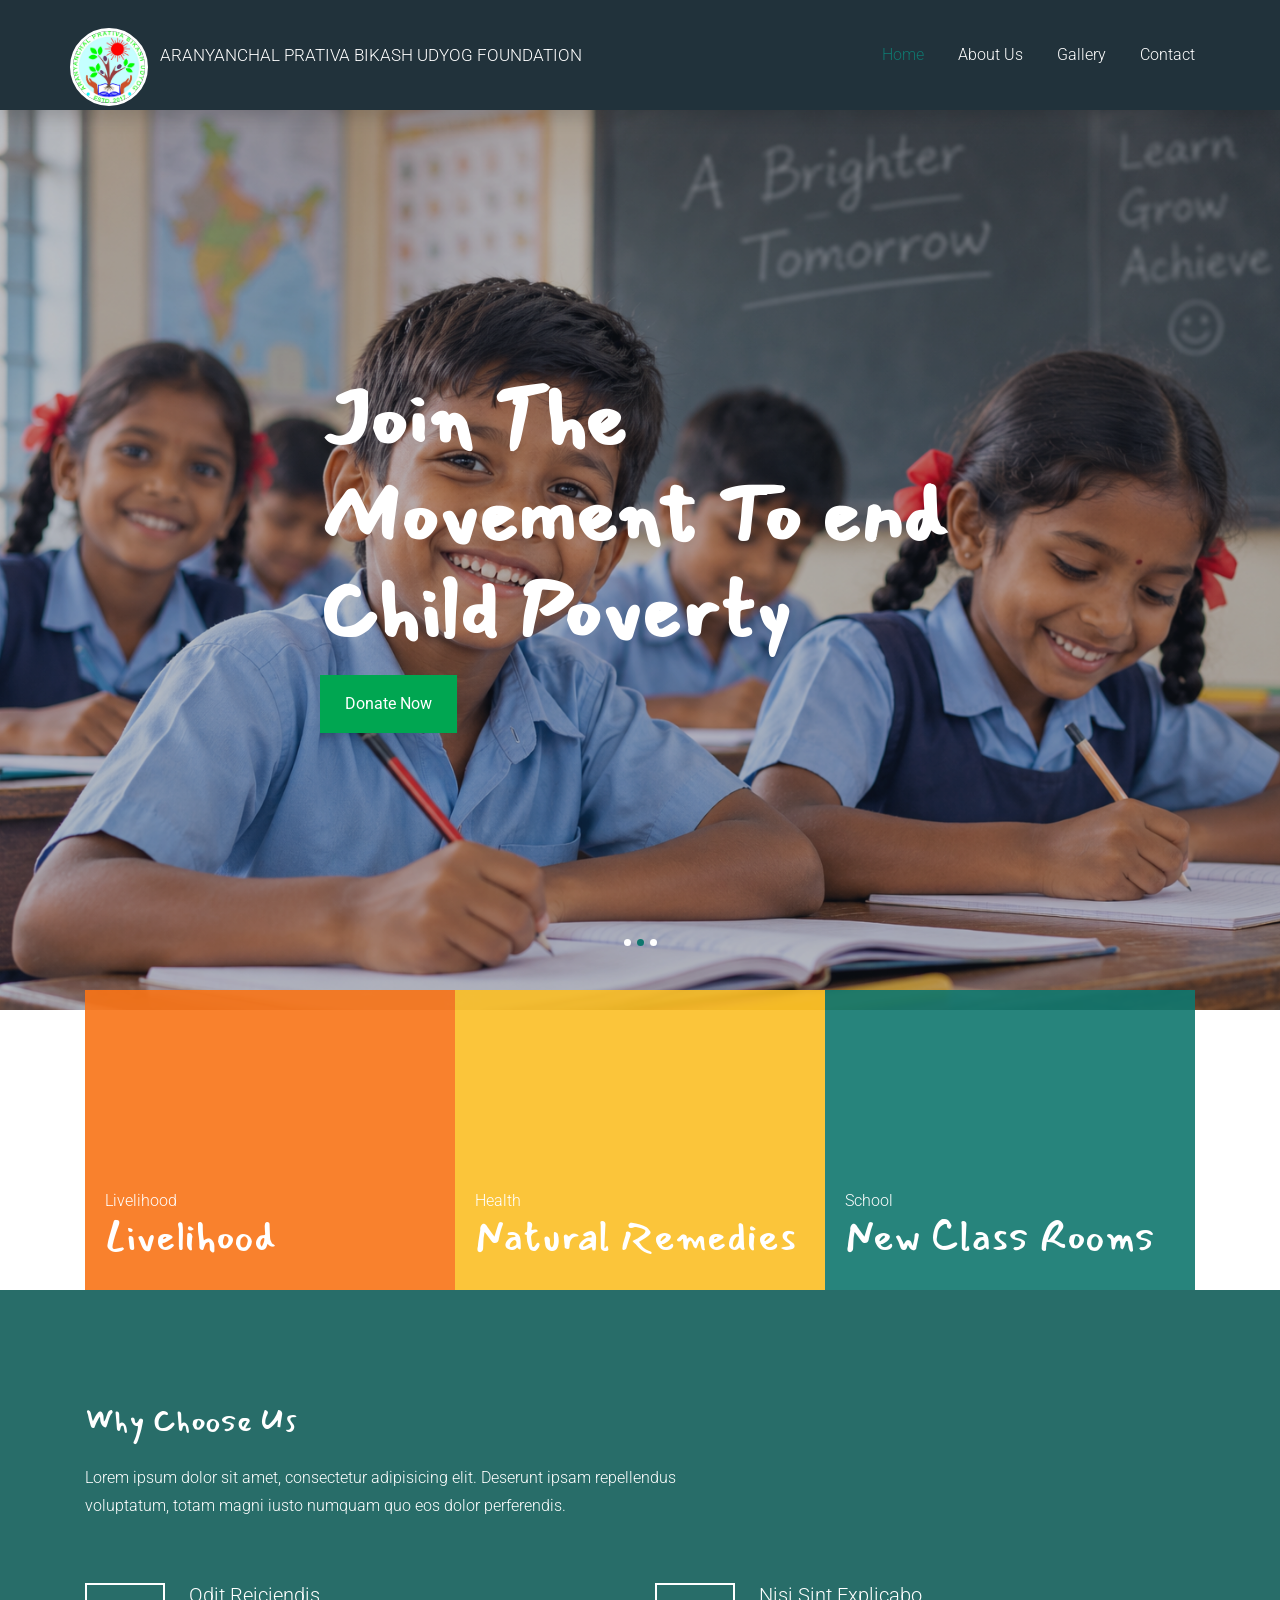
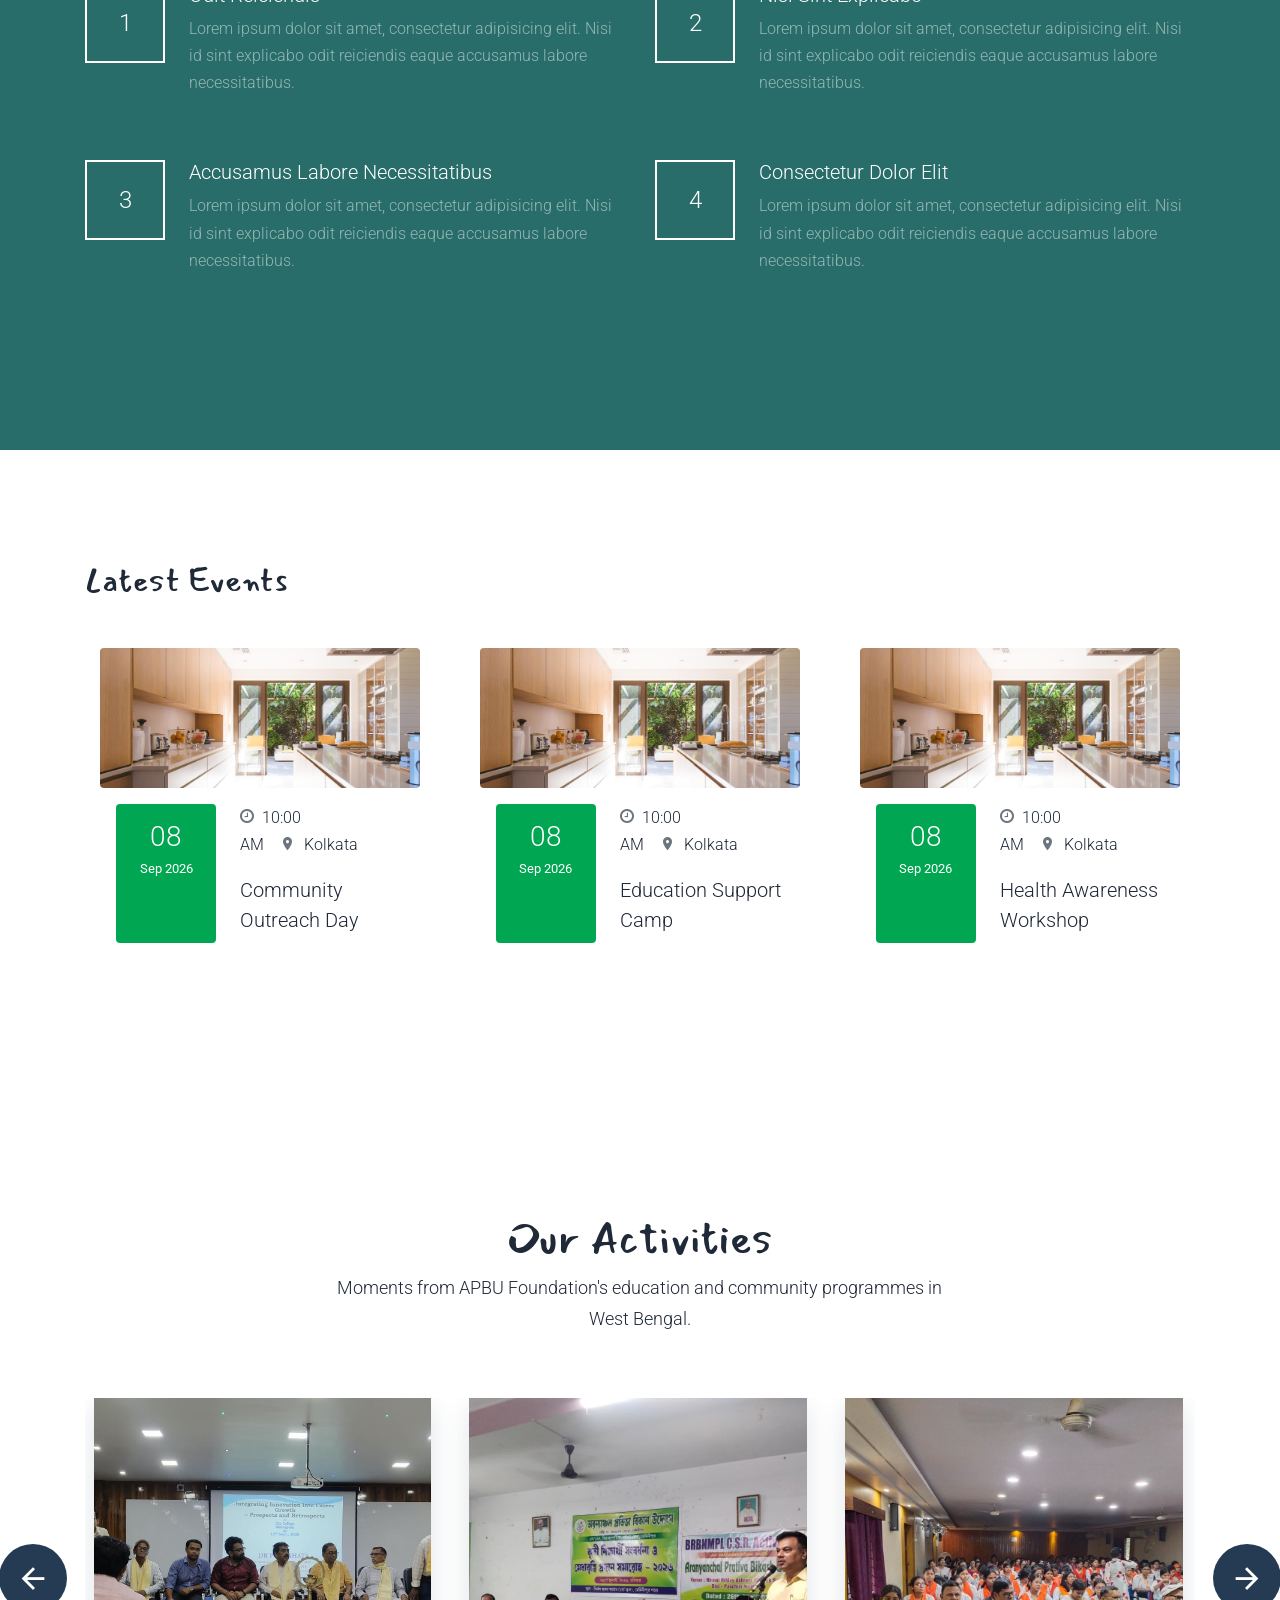
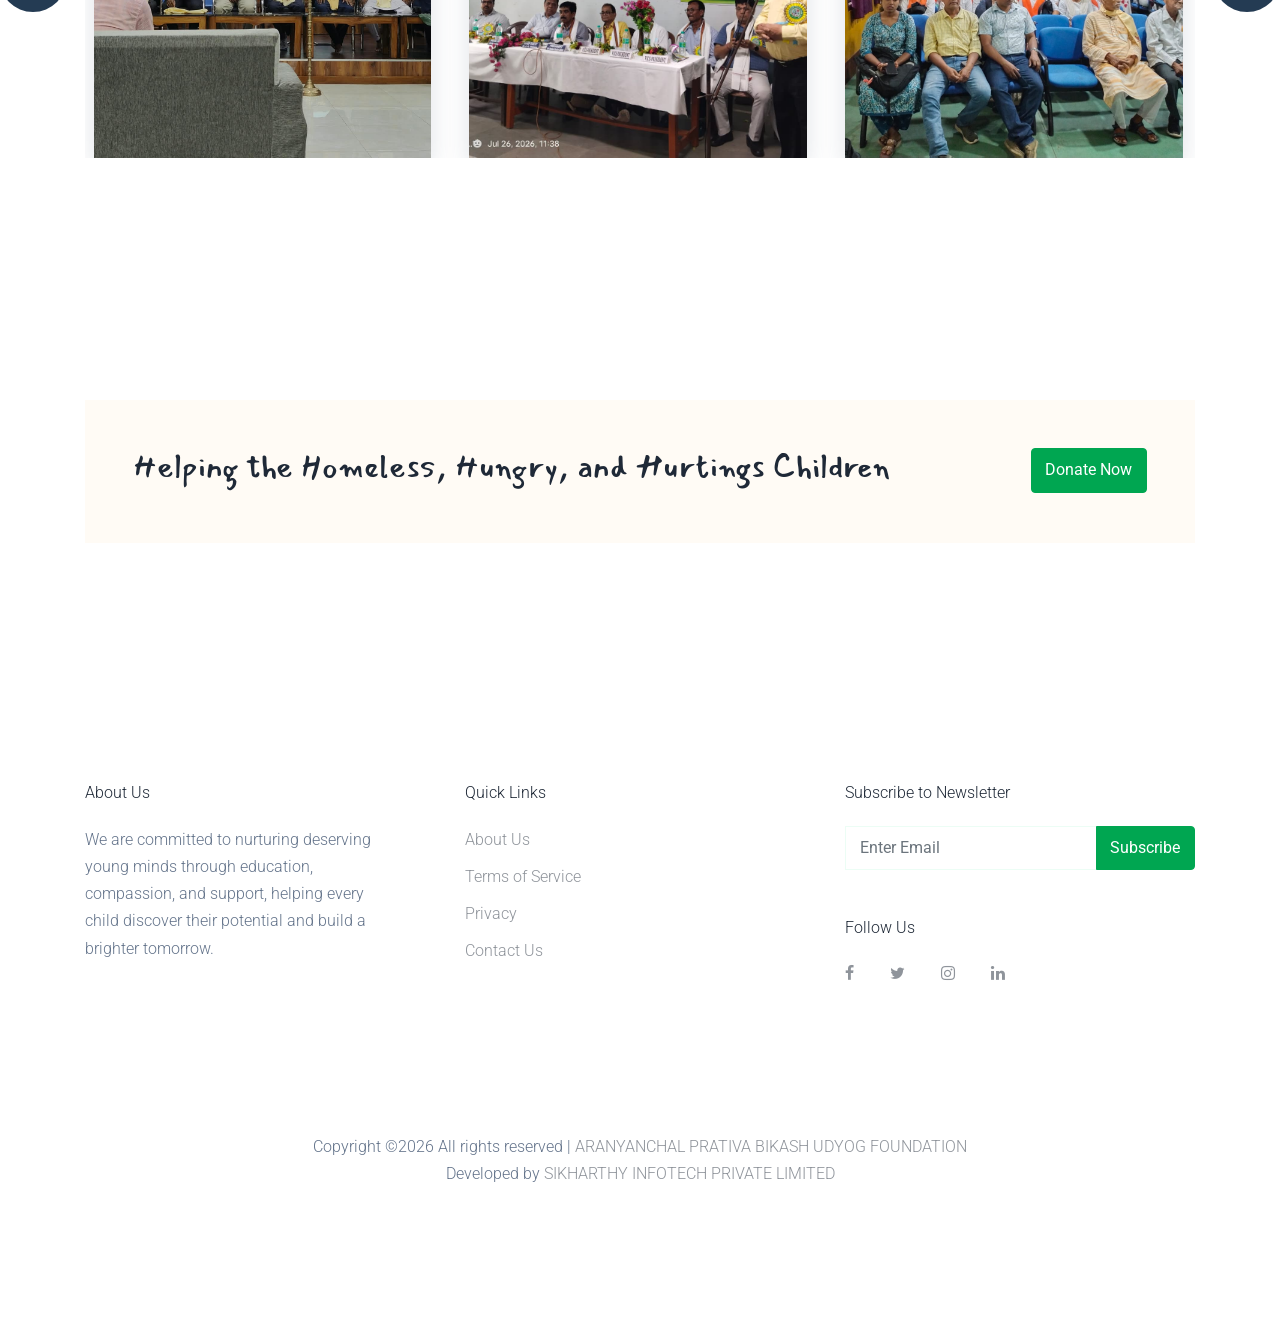
==== commit 13860e13: "15th Sept 2026 v2" ====
--- a/index.html
+++ b/index.html
@@ -2,9 +2,51 @@
 <html lang="en">
 
 <head>
-  <title>APBU Foundation</title>
+  <title>APBU Foundation | Education &amp; Community Support in West Bengal</title>
   <meta charset="utf-8">
   <meta name="viewport" content="width=device-width, initial-scale=1, shrink-to-fit=no">
+  <meta name="description" content="APBU Foundation supports education, health, livelihoods, and children in need across West Bengal, India.">
+  <meta name="author" content="Aranyanchal Prativa Bikash Udyog Foundation">
+  <meta name="robots" content="index, follow, max-image-preview:large, max-snippet:-1, max-video-preview:-1">
+  <meta name="googlebot" content="index, follow, max-image-preview:large, max-snippet:-1, max-video-preview:-1">
+  <meta name="content-language" content="en-IN">
+  <meta name="geo.region" content="IN-WB">
+  <meta name="geo.placename" content="West Bengal, India">
+  <link rel="canonical" href="https://www.apbufoundation.org/index.html">
+  <meta property="og:type" content="website">
+  <meta property="og:site_name" content="APBU Foundation">
+  <meta property="og:title" content="APBU Foundation | Education &amp; Community Support in West Bengal">
+  <meta property="og:description" content="Supporting education, health, livelihoods, and children in need across West Bengal, India.">
+  <meta property="og:url" content="https://www.apbufoundation.org/index.html">
+  <meta property="og:locale" content="en_IN">
+  <meta property="og:image" content="https://www.apbufoundation.org/images/Whatsapp_Images/logo.jpeg">
+  <meta name="twitter:card" content="summary_large_image">
+  <meta name="twitter:title" content="APBU Foundation | Education &amp; Community Support in West Bengal">
+  <meta name="twitter:description" content="Supporting education, health, livelihoods, and children in need across West Bengal, India.">
+  <meta name="twitter:image" content="https://www.apbufoundation.org/images/Whatsapp_Images/logo.jpeg">
+  <script type="application/ld+json">
+  {
+    "@context": "https://schema.org",
+    "@type": "Organization",
+    "additionalType": "https://schema.org/NGO",
+    "name": "Aranyanchal Prativa Bikash Udyog Foundation",
+    "alternateName": "APBU Foundation",
+    "url": "https://www.apbufoundation.org/",
+    "logo": "https://www.apbufoundation.org/images/Whatsapp_Images/logo.jpeg",
+    "areaServed": [
+      { "@type": "State", "name": "West Bengal" },
+      { "@type": "Country", "name": "India" }
+    ],
+    "address": {
+      "@type": "PostalAddress",
+      "streetAddress": "S/137, Mitra Compound, Station Road",
+      "addressLocality": "Midnapore",
+      "addressRegion": "West Bengal",
+      "postalCode": "721101",
+      "addressCountry": "IN"
+    }
+  }
+  </script>
 
 
     <link href="https://fonts.googleapis.com/css?family=Mansalva|Roboto&display=swap" rel="stylesheet">
@@ -22,6 +64,119 @@
     <!-- MAIN CSS -->
     <link rel="stylesheet" href="css/style.css">
     <link rel="icon" type="image/jpeg" href="images/Whatsapp_Images/logo.jpeg">
+    <style>
+      .apbu-gallery {
+        position: relative;
+      }
+
+      .apbu-gallery-wrap {
+        position: relative;
+      }
+
+      .apbu-gallery .owl-stage,
+      .apbu-gallery .owl-item {
+        display: flex;
+      }
+
+      .apbu-gallery-card {
+        background: #ffffff;
+        box-shadow: 0 10px 24px rgba(36, 59, 83, 0.14);
+        margin: 0 10px;
+        overflow: hidden;
+      }
+
+      .apbu-gallery-card img {
+        display: block;
+        height: 360px;
+        object-fit: cover;
+        width: 100%;
+      }
+
+      .apbu-gallery-section h2 {
+        font-size: 42px;
+      }
+
+      .apbu-gallery-section p {
+        font-size: 18px;
+      }
+
+      .apbu-gallery-control {
+        align-items: center;
+        background: #243b53;
+        border: 0;
+        border-radius: 50%;
+        color: #ffffff;
+        cursor: pointer;
+        display: flex;
+        font-size: 34px;
+        height: 68px;
+        justify-content: center;
+        transition: background 0.2s ease, transform 0.2s ease;
+        width: 68px;
+        z-index: 10;
+      }
+
+      .apbu-gallery-control--prev {
+        left: -86px;
+        position: absolute;
+        top: 50%;
+        transform: translateY(-50%);
+      }
+
+      .apbu-gallery-control--next {
+        right: -86px;
+        position: absolute;
+        top: 50%;
+        transform: translateY(-50%);
+      }
+
+      .apbu-gallery-control:hover,
+      .apbu-gallery-control:focus {
+        background: #a94f1d;
+        transform: translateY(-50%) scale(1.08);
+      }
+
+      .apbu-gallery .owl-dots {
+        margin-top: 18px;
+        text-align: center;
+      }
+
+      .apbu-gallery .owl-dot span {
+        background: #c9e0e8;
+      }
+
+      .apbu-gallery .owl-dot.active span {
+        background: #a94f1d;
+      }
+
+      @media (max-width: 767px) {
+        .apbu-gallery-control {
+          font-size: 28px;
+          height: 58px;
+          width: 58px;
+        }
+
+        .apbu-gallery-control--prev {
+          left: -14px;
+        }
+
+        .apbu-gallery-control--next {
+          right: -14px;
+        }
+
+        .apbu-gallery-card img {
+          height: 280px;
+        }
+
+        .apbu-gallery-section h2 {
+          font-size: 34px;
+        }
+
+        .apbu-gallery-section p {
+          font-size: 16px;
+        }
+      }
+    </style>
 
   </head>
 
@@ -70,7 +225,7 @@
               <ul class="site-menu main-menu js-clone-nav ml-auto d-none d-lg-block">
                 <li class="active"><a href="index.html" class="nav-link">Home</a></li>
                 <li><a href="about.html" class="nav-link">About Us</a></li>
-                <li><a href="causes.html" class="nav-link">Our Causes</a></li>
+                <!-- <li><a href="causes.html" class="nav-link">Our Causes</a></li> -->
                 <li><a href="gallery.html" class="nav-link">Gallery</a></li>
                 <li><a href="contact.html" class="nav-link">Contact</a></li>
               </ul>
@@ -134,11 +289,13 @@
       </div>
     </div>
 
+    <!-- Our Activities heading hidden.
     <div class="site-section text-center">
       <div class="container">
         <h2 class="display-4 text-cursive">Our Activities</h2>
       </div>
     </div>
+    -->
 
     <div class="bg-image overlay site-section" style="background-image: url('images/h1.png');">
       <div class="container">
@@ -244,31 +401,25 @@
       </div>
     </section>
 
-    <div class="site-section bg-image overlay-primary" style="background-image: url('images/');">
+    <div class="site-section apbu-gallery-section">
       <div class="container">
-        <div class="row align-items-stretch">
-          <div class="col-md-6">
-            <img src="images/" alt="Image" class="img-fluid shadow">
-          </div>
-          <div class="col-md-6">
-            <div class="bg-white h-100 p-4 shadow">
-              <h3 class="mb-4 text-cursive">Donate Now</h3>
-              <form action="#">
-                <div class="form-group">
-                  <input type="text" class="form-control" placeholder="Name">
-                </div>
-                <div class="form-group">
-                  <input type="email" class="form-control" placeholder="Email">
-                </div>
-                <div class="form-group">
-                  <input type="text" class="form-control" placeholder="Amount in dollar">
-                </div>
-                <div class="form-group">
-                  <input type="submit" value="Donate Now" class="btn btn-primary">
-                </div>
-              </form>
-            </div>
-          </div>
+        <div class="row mb-5 justify-content-center">
+          <div class="col-md-7 text-center">
+            <h2 class="text-cursive">Our Activities</h2>
+            <p>Moments from APBU Foundation's education and community programmes in West Bengal.</p>
+          </div>
+        </div>
+        <div class="apbu-gallery-wrap">
+          <button type="button" class="apbu-gallery-control apbu-gallery-control--prev" aria-label="Previous activity image"><span class="icon-arrow_back" aria-hidden="true"></span></button>
+          <div class="owl-carousel apbu-gallery" aria-label="APBU Foundation activities gallery">
+          <div class="apbu-gallery-card"><img src="images/Whatsapp_Images/img2.jpeg" alt="APBU Foundation community programme audience"></div>
+          <div class="apbu-gallery-card"><img src="images/Whatsapp_Images/img4.jpeg" alt="APBU Foundation career counselling programme"></div>
+          <div class="apbu-gallery-card"><img src="images/Whatsapp_Images/img5.jpeg" alt="APBU Foundation community event panel"></div>
+          <div class="apbu-gallery-card"><img src="images/Whatsapp_Images/img6.jpeg" alt="APBU Foundation education programme audience"></div>
+          <div class="apbu-gallery-card"><img src="images/Whatsapp_Images/img9.jpeg" alt="APBU Foundation team at a community event"></div>
+          <div class="apbu-gallery-card"><img src="images/Whatsapp_Images/img10.jpeg" alt="APBU Foundation trustees and volunteers outdoors"></div>
+          </div>
+          <button type="button" class="apbu-gallery-control apbu-gallery-control--next" aria-label="Next activity image"><span class="icon-arrow_forward" aria-hidden="true"></span></button>
         </div>
       </div>
     </div>
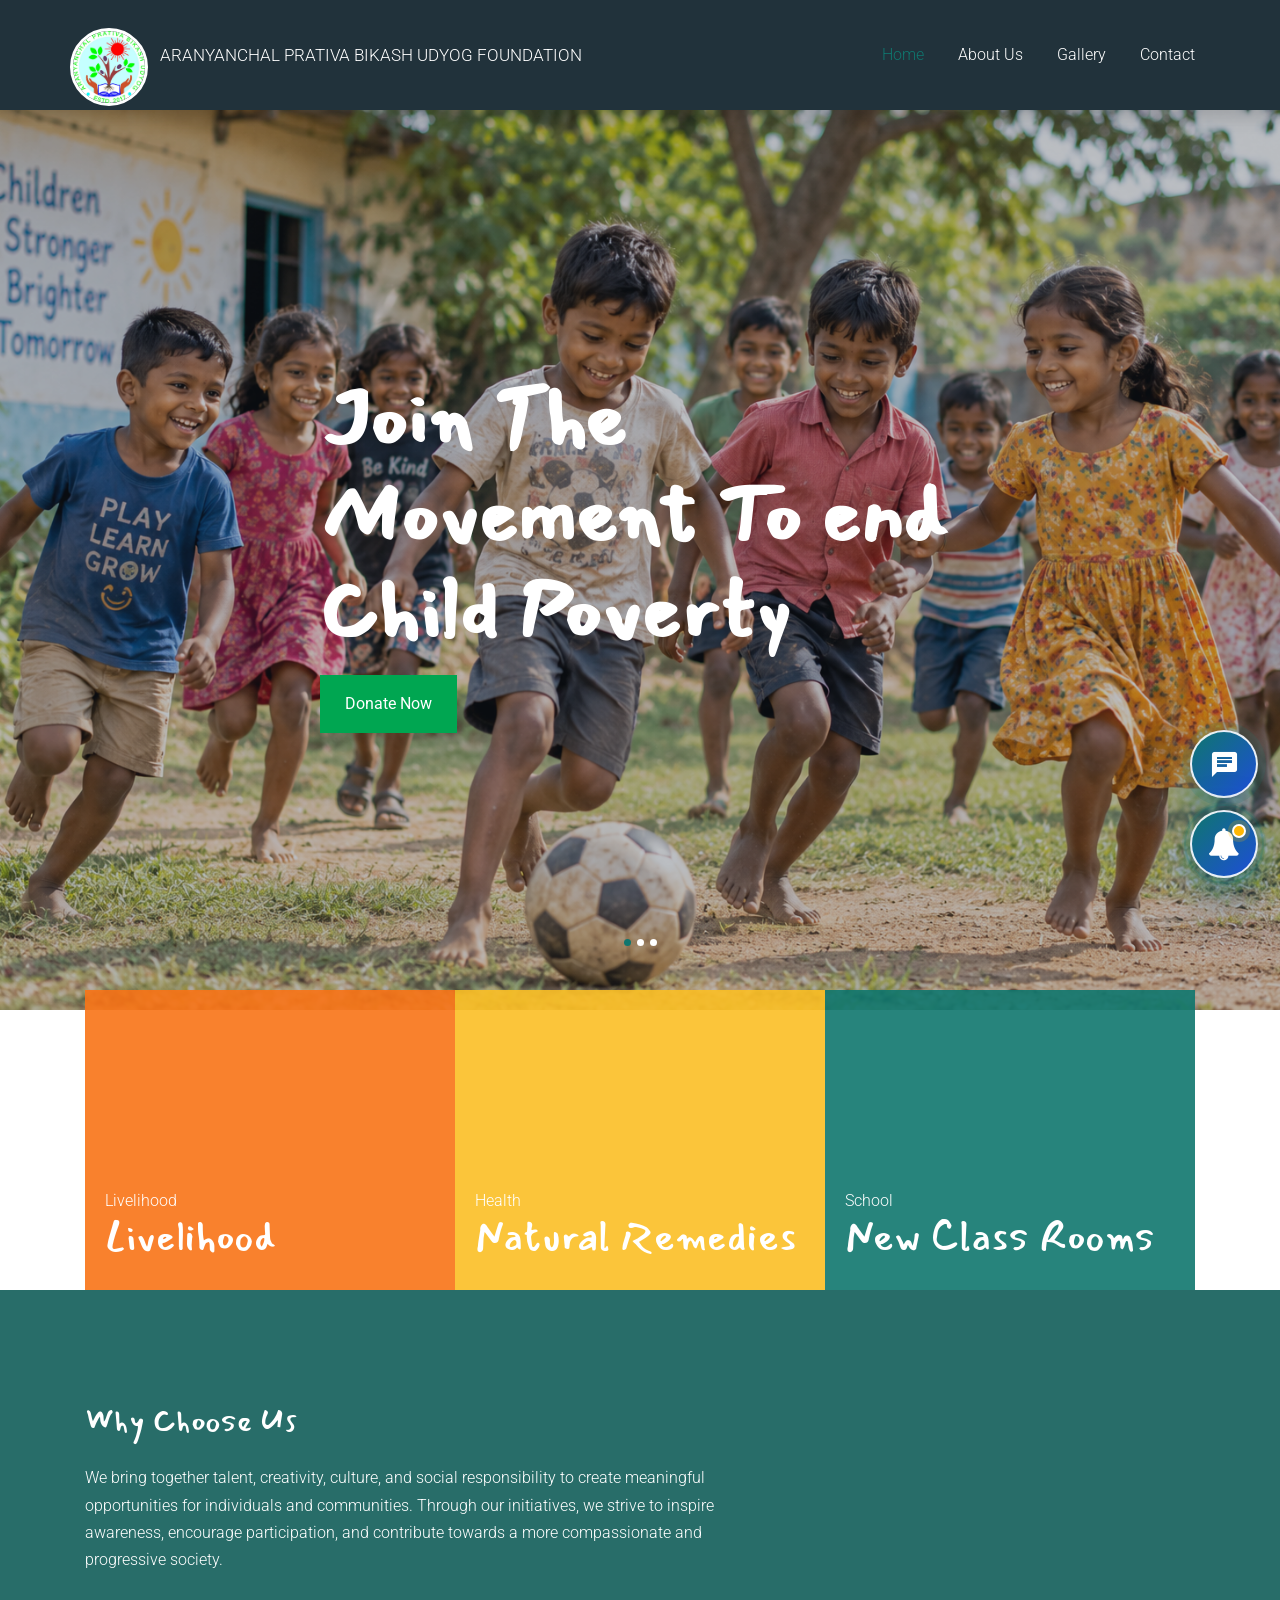
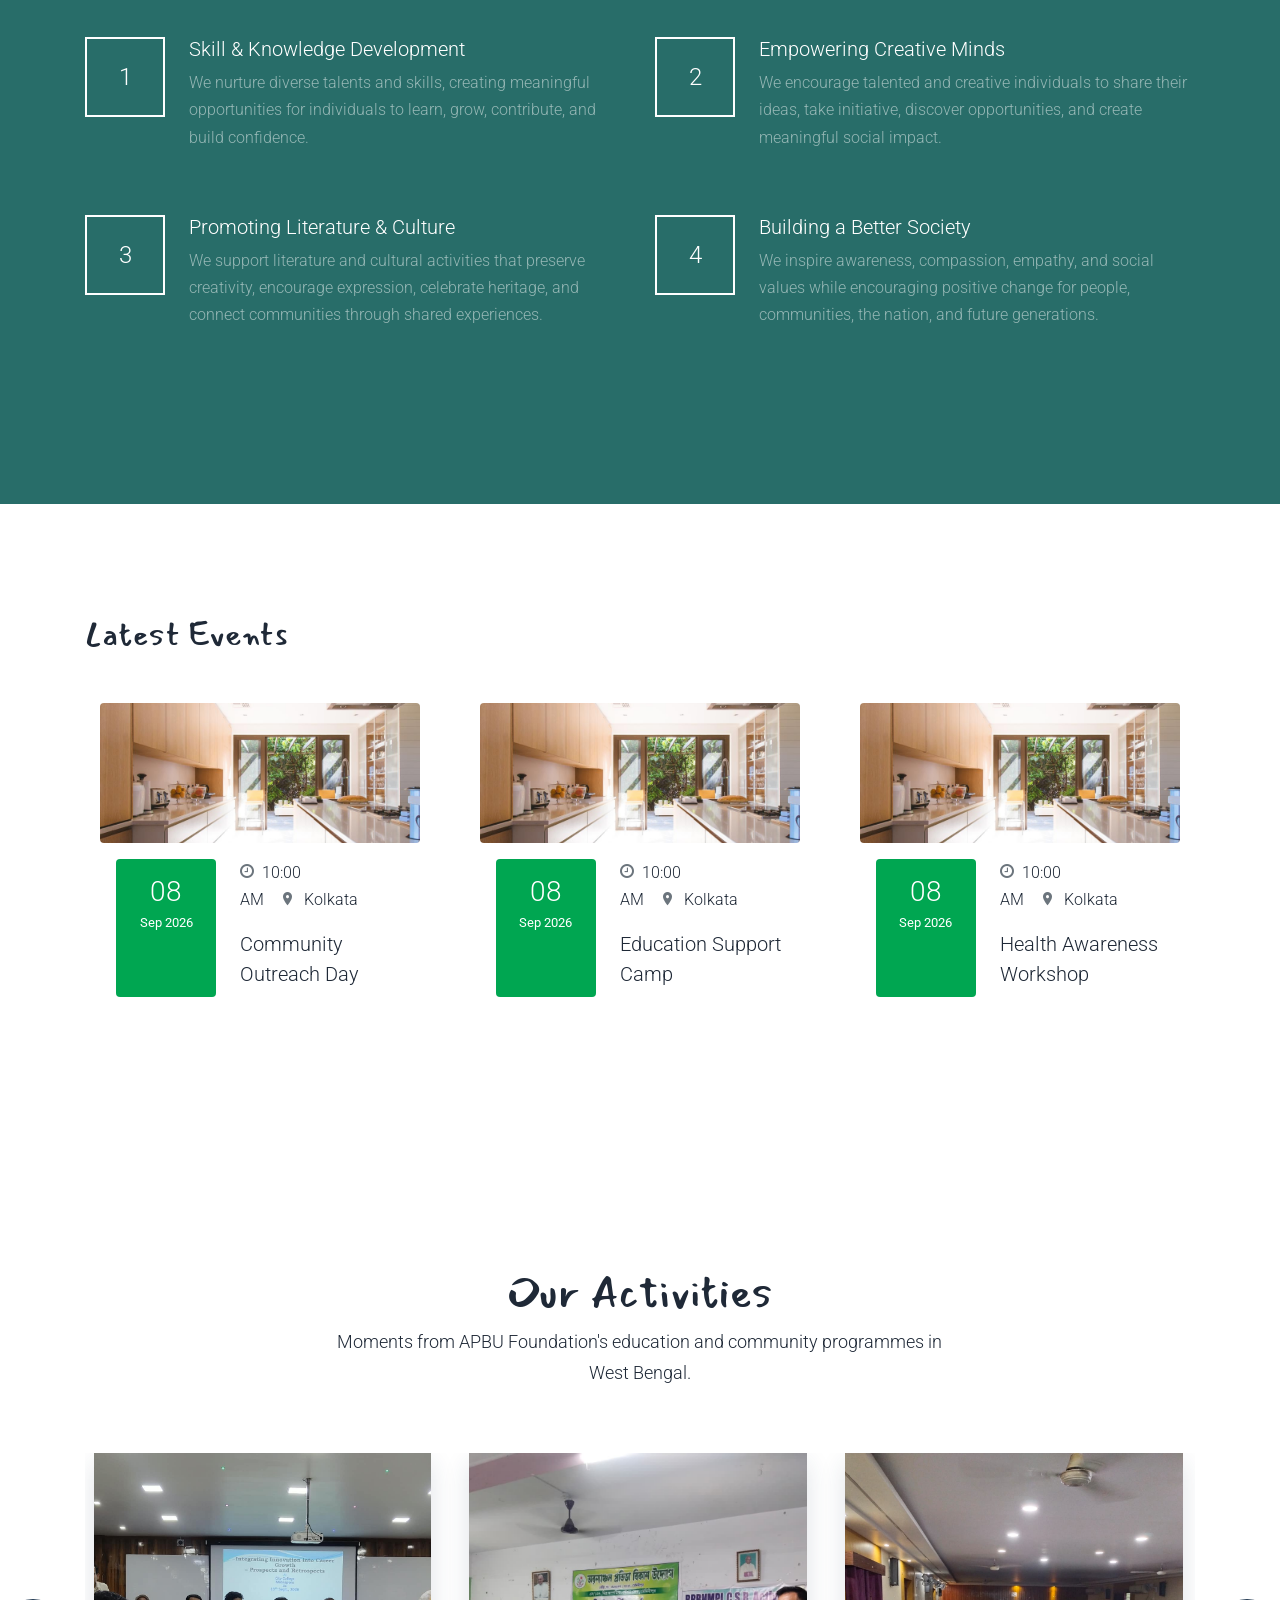
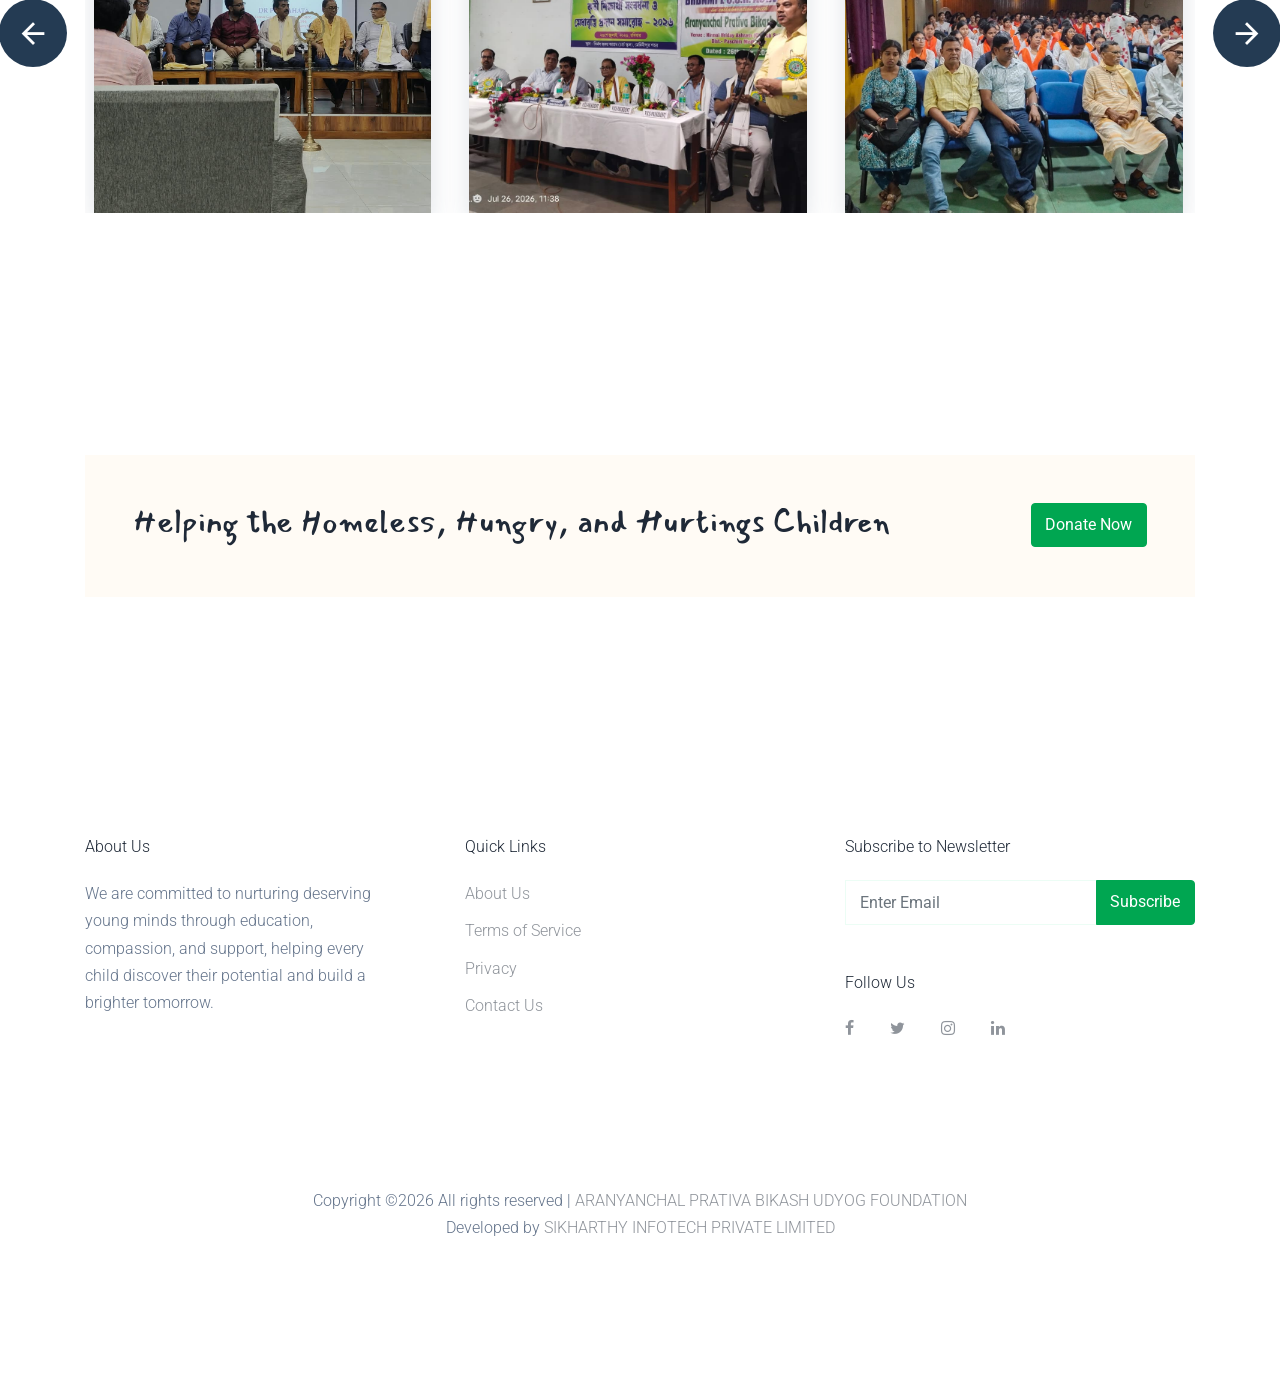
==== commit ca3bb1c2: "Why Choose, Contact us, Our Team" ====
--- a/index.html
+++ b/index.html
@@ -306,7 +306,7 @@
               <div class="col-md-7">
                 <div class="heading-20219">
                   <h2 class="title text-white mb-4 text-cursive">Why Choose Us</h2>
-                  <p class="text-white">Lorem ipsum dolor sit amet, consectetur adipisicing elit. Deserunt ipsam repellendus voluptatum, totam magni iusto numquam quo eos dolor perferendis.</p>
+                  <p class="text-white">We bring together talent, creativity, culture, and social responsibility to create meaningful opportunities for individuals and communities. Through our initiatives, we strive to inspire awareness, encourage participation, and contribute towards a more compassionate and progressive society.</p>
                 </div>
               </div>
             </div>
@@ -315,8 +315,8 @@
                 <div class="feature-29012 d-flex">
                   <div class="number mr-4"><span>1</span></div>
                   <div>
-                    <h3>Odit Reiciendis</h3>
-                    <p>Lorem ipsum dolor sit amet, consectetur adipisicing elit. Nisi id sint explicabo odit reiciendis eaque accusamus labore necessitatibus.</p>
+                    <h3>Skill &amp; Knowledge Development</h3>
+                    <p>We nurture diverse talents and skills, creating meaningful opportunities for individuals to learn, grow, contribute, and build confidence.</p>
                   </div>
                 </div>
               </div>
@@ -324,8 +324,8 @@
                 <div class="feature-29012 d-flex">
                   <div class="number mr-4"><span>2</span></div>
                   <div>
-                    <h3>Nisi Sint Explicabo</h3>
-                    <p>Lorem ipsum dolor sit amet, consectetur adipisicing elit. Nisi id sint explicabo odit reiciendis eaque accusamus labore necessitatibus.</p>
+                    <h3>Empowering Creative Minds</h3>
+                    <p>We encourage talented and creative individuals to share their ideas, take initiative, discover opportunities, and create meaningful social impact.</p>
                   </div>
                 </div>
               </div>
@@ -334,8 +334,8 @@
                 <div class="feature-29012 d-flex">
                   <div class="number mr-4"><span>3</span></div>
                   <div>
-                    <h3>Accusamus Labore Necessitatibus</h3>
-                    <p>Lorem ipsum dolor sit amet, consectetur adipisicing elit. Nisi id sint explicabo odit reiciendis eaque accusamus labore necessitatibus.</p>
+                    <h3>Promoting Literature &amp; Culture</h3>
+                    <p>We support literature and cultural activities that preserve creativity, encourage expression, celebrate heritage, and connect communities through shared experiences.</p>
                   </div>
                 </div>
               </div>
@@ -343,8 +343,8 @@
                 <div class="feature-29012 d-flex">
                   <div class="number mr-4"><span>4</span></div>
                   <div>
-                    <h3>Consectetur Dolor Elit</h3>
-                    <p>Lorem ipsum dolor sit amet, consectetur adipisicing elit. Nisi id sint explicabo odit reiciendis eaque accusamus labore necessitatibus.</p>
+                    <h3>Building a Better Society</h3>
+                    <p>We inspire awareness, compassion, empathy, and social values while encouraging positive change for people, communities, the nation, and future generations.</p>
                   </div>
                 </div>
               </div>
--- a/css/style.css
+++ b/css/style.css
@@ -2025,3 +2025,358 @@
       padding: 16px 18px; }
     .privacy-modal__body {
       padding: 22px 18px; } }
+
+.notification-bell {
+  position: fixed;
+  right: 22px;
+  bottom: 22px;
+  z-index: 3002;
+  display: inline-flex;
+  align-items: center;
+  justify-content: center;
+  width: 68px;
+  height: 68px;
+  border: 2px solid rgba(255, 255, 255, 0.9);
+  border-radius: 50%;
+  background: linear-gradient(135deg, #0F766E 0%, #1D4ED8 100%);
+  color: #FFFFFF;
+  box-shadow: 0 0 0 8px rgba(15, 118, 110, 0.14), 0 18px 35px rgba(15, 118, 110, 0.35);
+  cursor: pointer;
+  transition: transform 0.2s ease, box-shadow 0.2s ease, filter 0.2s ease;
+  padding: 0;
+  filter: drop-shadow(0 12px 22px rgba(29, 78, 216, 0.25)); }
+
+.notification-bell:hover,
+.notification-bell:focus {
+  transform: translateY(-2px) scale(1.02);
+  box-shadow: 0 0 0 10px rgba(15, 118, 110, 0.18), 0 22px 40px rgba(15, 118, 110, 0.4);
+  filter: brightness(1.04); }
+
+.notification-bell .icon-bell {
+  font-size: 2rem; }
+
+.notification-bell.ringing {
+  animation: bell-ring 0.9s ease-in-out 1; }
+
+.notification-bell::after {
+  content: "";
+  position: absolute;
+  inset: -8px;
+  border-radius: 50%;
+  border: 2px solid rgba(15, 118, 110, 0.2);
+  animation: bell-pulse 1.8s ease-out infinite; }
+
+.notification-dot {
+  position: absolute;
+  top: 12px;
+  right: 10px;
+  width: 14px;
+  height: 14px;
+  border-radius: 50%;
+  background: #FFB703;
+  border: 2px solid #FFFFFF;
+  box-shadow: 0 0 0 4px rgba(255, 183, 3, 0.2);
+  animation: dot-pulse 1.5s ease-in-out infinite; }
+
+.support-chat {
+  position: fixed;
+  right: 22px;
+  bottom: 102px;
+  z-index: 3001;
+  width: 290px;
+  background: #FFFFFF;
+  border: 1px solid rgba(148, 163, 184, 0.35);
+  border-radius: 18px 18px 16px 16px;
+  box-shadow: 0 18px 40px rgba(15, 23, 42, 0.18);
+  overflow: hidden;
+  transition: transform 0.25s ease, opacity 0.25s ease; }
+
+.support-chat.is-collapsed {
+  transform: translateY(12px);
+  opacity: 0.75; }
+
+.support-chat__header {
+  display: flex;
+  align-items: center;
+  justify-content: space-between;
+  gap: 12px;
+  padding: 10px 14px;
+  background: linear-gradient(135deg, #0F766E 0%, #115E59 100%);
+  color: #FFFFFF; }
+
+.support-chat__title {
+  display: flex;
+  align-items: center;
+  gap: 8px;
+  font-size: 0.82rem;
+  font-weight: 700;
+  letter-spacing: 0.02em; }
+
+.support-chat__status {
+  display: inline-block;
+  width: 8px;
+  height: 8px;
+  border-radius: 50%;
+  background: #34D399;
+  box-shadow: 0 0 0 4px rgba(52, 211, 153, 0.22); }
+
+.support-chat__toggle {
+  border: 0;
+  background: rgba(255, 255, 255, 0.12);
+  color: #FFFFFF;
+  border-radius: 50%;
+  width: 26px;
+  height: 26px;
+  font-size: 1.25rem;
+  line-height: 1;
+  cursor: pointer; }
+
+.support-chat__messages {
+  max-height: 220px;
+  overflow-y: auto;
+  background: #F8FAFC;
+  padding: 12px 12px 10px; }
+
+.support-chat__message {
+  max-width: 90%;
+  margin-bottom: 10px;
+  padding: 10px 12px;
+  border-radius: 12px;
+  font-size: 0.82rem;
+  line-height: 1.5;
+  word-break: break-word; }
+
+.support-chat__message--bot {
+  background: #FFFFFF;
+  color: #1F2937;
+  border: 1px solid rgba(148, 163, 184, 0.25);
+  border-bottom-left-radius: 4px; }
+
+.support-chat__message--user {
+  margin-left: auto;
+  background: linear-gradient(135deg, #0F766E 0%, #1D4ED8 100%);
+  color: #FFFFFF;
+  border-bottom-right-radius: 4px; }
+
+.support-chat__quick-replies {
+  display: flex;
+  flex-wrap: wrap;
+  gap: 8px;
+  padding: 10px 12px 0;
+  background: #FFFFFF; }
+
+.support-chat__chip {
+  border: 1px solid rgba(15, 118, 110, 0.25);
+  background: #ECFDF5;
+  color: #0F766E;
+  border-radius: 999px;
+  padding: 6px 10px;
+  font-size: 0.7rem;
+  font-weight: 700;
+  cursor: pointer; }
+
+.support-chat__form {
+  display: flex;
+  align-items: center;
+  gap: 8px;
+  padding: 12px;
+  background: #FFFFFF; }
+
+.support-chat__input {
+  flex: 1;
+  border: 1px solid #CBD5E1;
+  border-radius: 999px;
+  padding: 10px 12px;
+  font-size: 0.8rem;
+  outline: none;
+  min-width: 0; }
+
+.support-chat__input:focus {
+  border-color: #0F766E;
+  box-shadow: 0 0 0 3px rgba(15, 118, 110, 0.12); }
+
+.support-chat__send {
+  border: 0;
+  background: linear-gradient(135deg, #0F766E 0%, #1D4ED8 100%);
+  color: #FFFFFF;
+  border-radius: 999px;
+  padding: 10px 14px;
+  font-size: 0.75rem;
+  font-weight: 700;
+  cursor: pointer; }
+
+.support-chat-icon {
+  position: fixed;
+  right: 22px;
+  bottom: 102px;
+  z-index: 3001;
+  width: 68px;
+  height: 68px;
+  border: 2px solid rgba(255, 255, 255, 0.9);
+  border-radius: 50%;
+  background: linear-gradient(135deg, #0F766E 0%, #1D4ED8 100%);
+  color: #FFFFFF;
+  box-shadow: 0 0 0 8px rgba(15, 118, 110, 0.14), 0 18px 35px rgba(15, 118, 110, 0.35);
+  display: inline-flex;
+  align-items: center;
+  justify-content: center;
+  cursor: pointer;
+  transition: transform 0.2s ease, box-shadow 0.2s ease;
+  font-size: 2rem;
+  padding: 0;
+  filter: drop-shadow(0 12px 22px rgba(29, 78, 216, 0.25)); }
+
+.support-chat-icon:hover,
+.support-chat-icon:focus {
+  transform: translateY(-2px) scale(1.02);
+  box-shadow: 0 0 0 10px rgba(15, 118, 110, 0.18), 0 22px 40px rgba(15, 118, 110, 0.4); }
+
+.support-chat-icon .icon-chat {
+  font-size: 1.9rem; }
+
+@keyframes bell-ring {
+  0% { transform: rotate(0deg) scale(1); }
+  15% { transform: rotate(18deg) scale(1.08); }
+  30% { transform: rotate(-18deg) scale(1.08); }
+  45% { transform: rotate(12deg) scale(1.08); }
+  60% { transform: rotate(-10deg) scale(1.08); }
+  100% { transform: rotate(0deg) scale(1); }
+}
+
+@keyframes bell-pulse {
+  0% { transform: scale(0.9); opacity: 1; }
+  70% { transform: scale(1.17); opacity: 0; }
+  100% { transform: scale(1.22); opacity: 0; }
+}
+
+@keyframes dot-pulse {
+  0% { transform: scale(1); box-shadow: 0 0 0 0 rgba(255, 183, 3, 0.42); }
+  70% { transform: scale(1.12); box-shadow: 0 0 0 8px rgba(255, 183, 3, 0); }
+  100% { transform: scale(1); box-shadow: 0 0 0 0 rgba(255, 183, 3, 0); }
+}
+
+.notification-modal {
+  position: fixed;
+  inset: 0;
+  z-index: 4000;
+  display: flex;
+  align-items: center;
+  justify-content: center;
+  padding: 24px;
+  background: rgba(15, 23, 42, 0.7);
+  opacity: 0;
+  visibility: hidden;
+  transition: opacity 0.25s ease, visibility 0.25s ease; }
+
+.notification-modal.is-open {
+  opacity: 1;
+  visibility: visible; }
+
+.notification-modal__dialog {
+  width: min(540px, 100%);
+  background: #FFFFFF;
+  border-radius: 16px;
+  overflow: hidden;
+  box-shadow: 0 24px 70px rgba(15, 23, 42, 0.28); }
+
+.notification-modal__header {
+  display: flex;
+  align-items: center;
+  justify-content: space-between;
+  gap: 16px;
+  padding: 20px 24px;
+  background: linear-gradient(135deg, #0F766E 0%, #115E59 100%);
+  color: #FFFFFF; }
+
+.notification-modal__header h2 {
+  margin: 0;
+  color: #FFFFFF;
+  font-size: clamp(1.2rem, 2vw, 1.6rem); }
+
+.notification-modal__close {
+  width: 38px;
+  height: 38px;
+  border: 1px solid rgba(255, 255, 255, 0.7);
+  border-radius: 50%;
+  background: transparent;
+  color: #FFFFFF;
+  font-size: 1.8rem;
+  line-height: 1;
+  cursor: pointer; }
+
+.notification-modal__body {
+  padding: 24px;
+  color: #334155; }
+
+.notification-modal__badge {
+  display: inline-block;
+  padding: 6px 12px;
+  margin-bottom: 14px;
+  border-radius: 999px;
+  background: #ECFDF5;
+  color: #0F766E;
+  font-size: 0.72rem;
+  letter-spacing: 0.08em;
+  font-weight: 700;
+  text-transform: uppercase; }
+
+.notification-modal__body h3 {
+  margin-bottom: 16px;
+  color: #0F766E;
+  font-size: 1.5rem; }
+
+.notification-modal__body p {
+  margin-bottom: 18px;
+  font-size: 0.96rem;
+  line-height: 1.8; }
+
+.notification-modal__grid {
+  display: grid;
+  grid-template-columns: repeat(2, minmax(0, 1fr));
+  gap: 16px; }
+
+.notification-modal__grid div {
+  padding: 14px 16px;
+  border: 1px solid #E2E8F0;
+  border-radius: 12px;
+  background: #F8FAFC; }
+
+.notification-modal__grid label {
+  display: block;
+  margin-bottom: 8px;
+  color: #64748B;
+  font-size: 0.76rem;
+  letter-spacing: 0.08em;
+  text-transform: uppercase;
+  font-weight: 700; }
+
+.notification-modal__grid span {
+  display: block;
+  color: #1F2937;
+  font-weight: 600; }
+
+.notification-modal__full {
+  grid-column: 1 / -1; }
+
+body.notification-modal-open {
+  overflow: hidden; }
+
+@media (max-width: 767.98px) {
+  .notification-bell {
+    right: 16px;
+    bottom: 16px;
+    width: 60px;
+    height: 60px; }
+
+  .notification-bell .icon-bell {
+    font-size: 1.7rem; }
+
+  .notification-modal {
+    padding: 16px; }
+
+  .notification-modal__body {
+    padding: 18px; }
+
+  .notification-modal__grid {
+    grid-template-columns: 1fr; }
+}
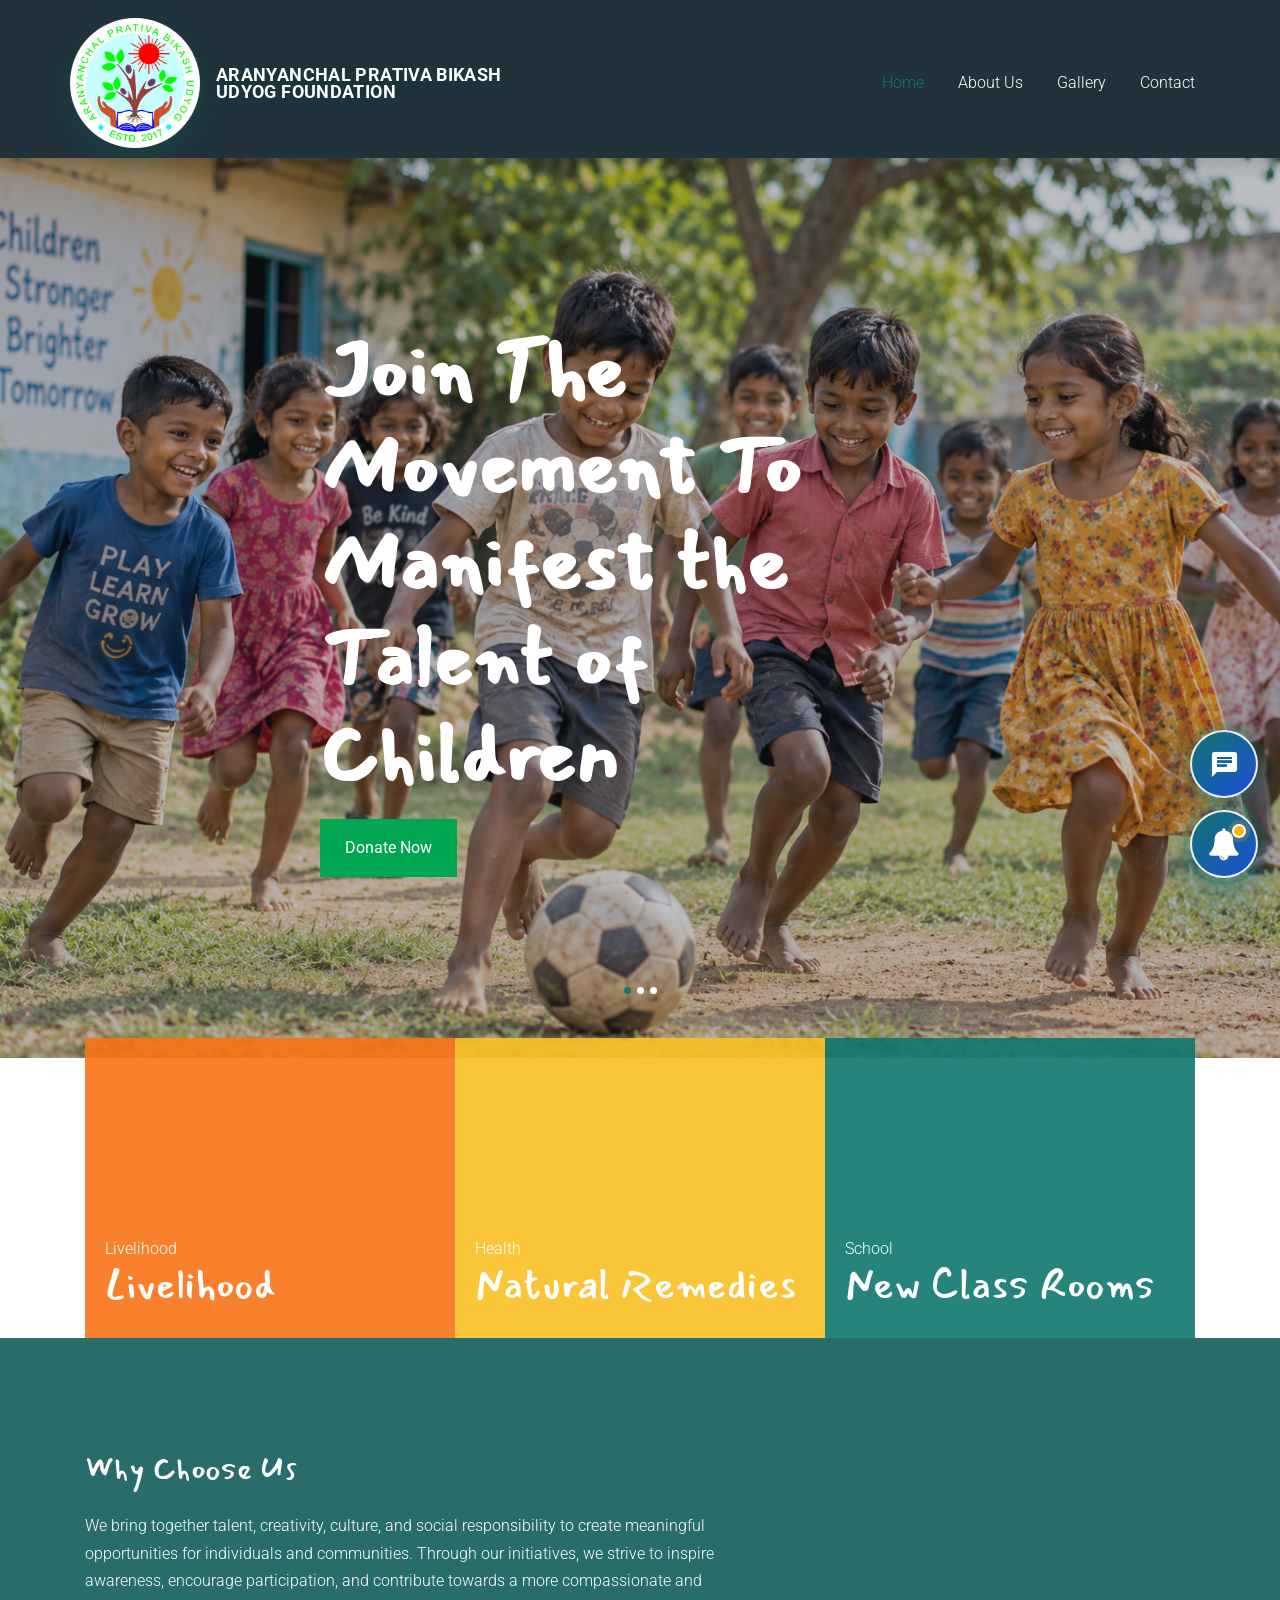
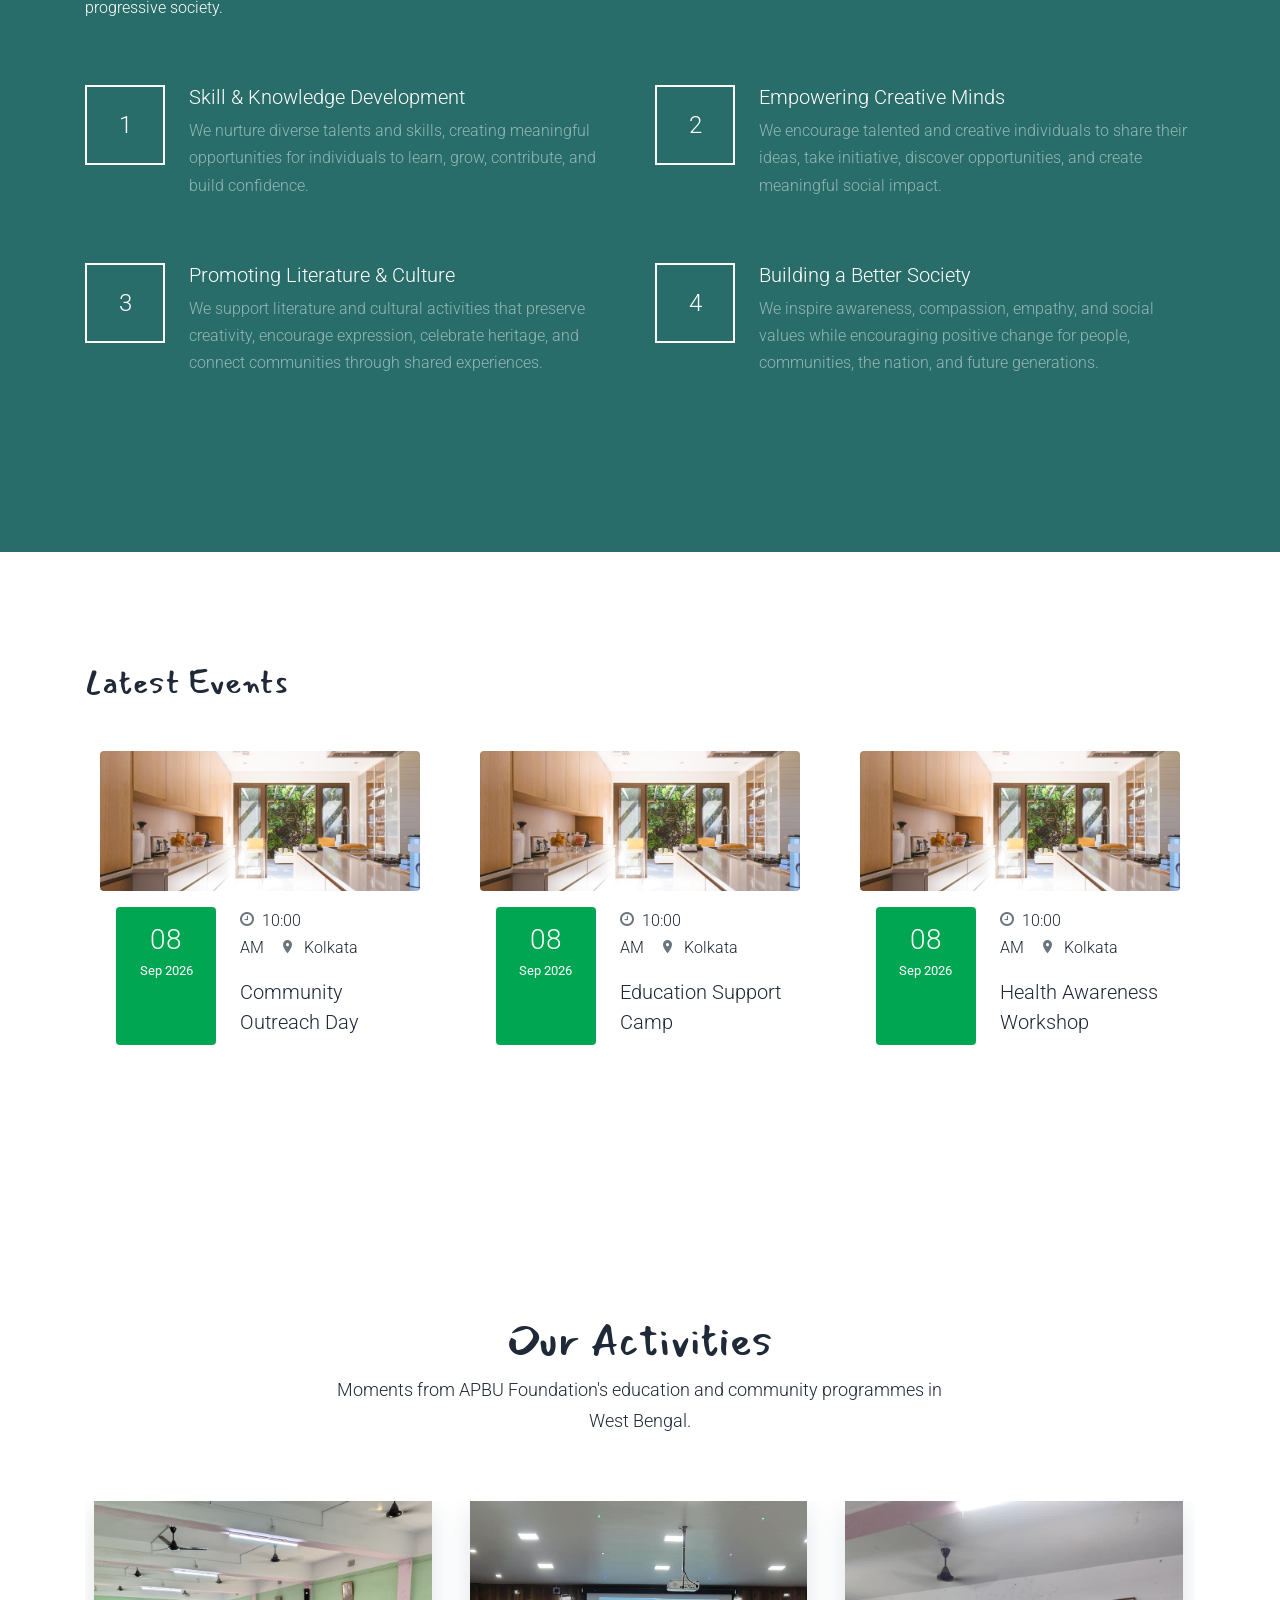
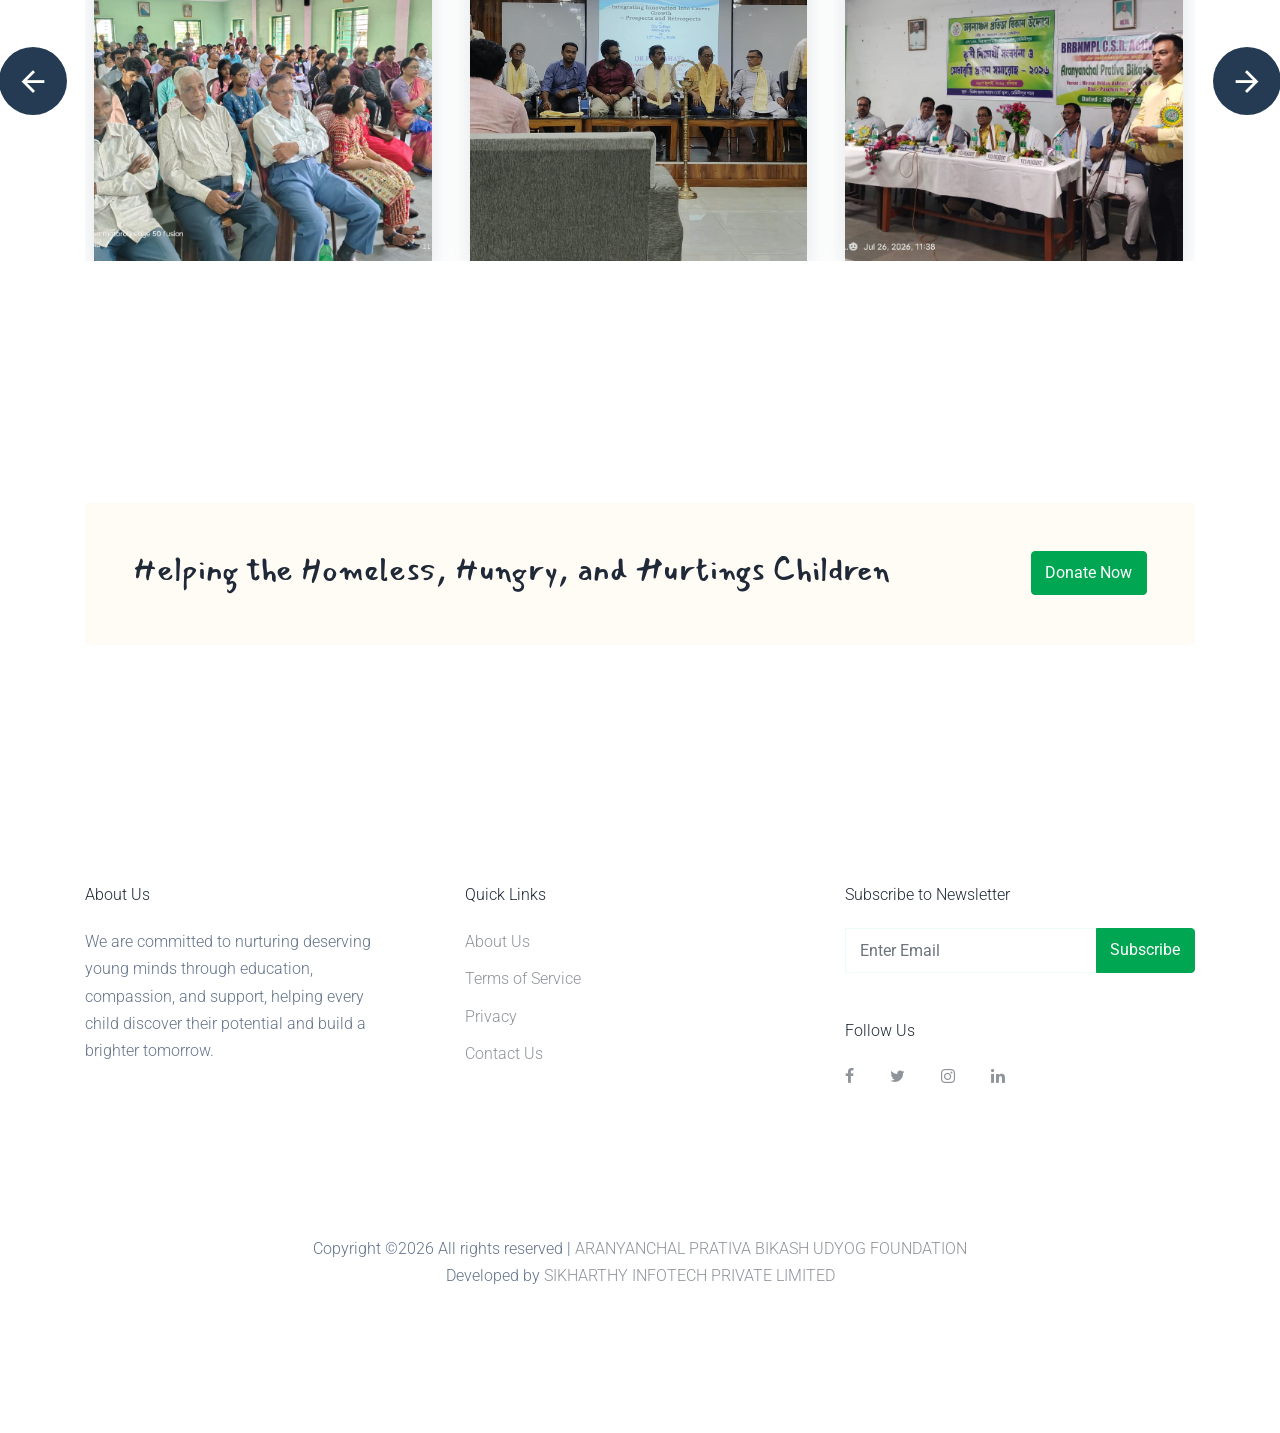
==== commit f0ed94cf: "Header, team name change" ====
--- a/index.html
+++ b/index.html
@@ -216,7 +216,7 @@
             <div class="site-logo">
               <a href="index.html" class="site-brand text-white">
                 <img src="images/Whatsapp_Images/logo.jpeg" alt="APBU Foundation logo">
-                <span>ARANYANCHAL PRATIVA BIKASH UDYOG FOUNDATION</span>
+                <span>ARANYANCHAL PRATIVA BIKASH<br>UDYOG FOUNDATION</span>
               </a>
             </div>
 
@@ -249,7 +249,7 @@
       
 
       <div class="box-92819">
-        <h1 class="text-white mb-3">Join The Movement To end Child Poverty</h1>
+        <h1 class="text-white mb-3">Join The Movement To Manifest the Talent of Children</h1>
         <p><a href="#" class="btn btn-primary py-3 px-4 rounded-0">Donate Now</a></p>
       </div>
 
--- a/css/style.css
+++ b/css/style.css
@@ -530,81 +530,149 @@
   position: relative;
   top: 0;
   width: 100%;
-  padding: 1rem; }
+  padding: 0.5rem 1rem 0; }
   @media (max-width: 991.98px) {
     .site-navbar {
       padding-top: 3rem;
-      padding-bottom: 3rem; } }
+      padding-bottom: 0; } }
   .site-navbar .toggle-button {
     position: absolute;
     right: 0px; }
+  .site-navbar .row {
+    display: flex;
+    align-items: center;
+    justify-content: space-between;
+    gap: 2rem; }
   .site-navbar .site-logo {
+    display: flex;
+    align-items: center;
     margin: 0;
     padding: 0;
     font-size: clamp(0.8rem, 1.35vw, 1.25rem);
     line-height: 1.2;
-    max-width: 430px; }
+    max-width: 620px;
+    position: relative;
+    z-index: 10; }
     .site-navbar .site-logo a {
       color: #0F766E;
-      display: block;
-      white-space: nowrap; }
+      display: inline-flex;
+      align-items: center;
+      white-space: nowrap;
+      background: transparent;
+      border: 0;
+      border-radius: 0;
+      box-shadow: none;
+      padding: 0;
+      backdrop-filter: none;
+      -webkit-backdrop-filter: none; }
     .site-navbar .site-logo .site-brand {
       display: flex;
       align-items: center;
-      gap: 12px; }
+      gap: 16px;
+      min-height: 150px;
+      margin-top: 0; }
     .site-navbar .site-logo .site-brand img {
-      width: 78px;
-      height: 78px;
-      flex: 0 0 78px;
+      width: 130px;
+      height: 130px;
+      flex: 0 0 130px;
       object-fit: cover;
-      border: 3px solid #FFFFFF;
+      border: 6px solid rgba(255, 255, 255, 0.96);
       border-radius: 50%;
       background: #FFFFFF;
       position: relative;
       z-index: 2;
-      transform: translateY(12px); }
+      box-shadow: 0 12px 30px rgba(15, 118, 110, 0.2);
+      transform: none; }
     .site-navbar .site-logo .site-brand span {
-      display: block; }
+      display: block;
+      max-width: 380px;
+      color: #FFFFFF;
+      font-weight: 700;
+      letter-spacing: 0.02em;
+      text-transform: uppercase;
+      line-height: 0.95;
+      font-size: 1.15rem;
+      text-shadow: 0 4px 14px rgba(15, 118, 110, 0.24);
+      transform: none;
+      margin-top: 0;
+      padding-top: 0; }
     @media (max-width: 991.98px) {
       .site-navbar .site-logo {
         float: left;
         position: relative;
-        max-width: calc(100% - 55px); }
+        max-width: calc(100% - 55px);
+        margin-bottom: -12px; }
       .site-navbar .site-logo a {
-        white-space: normal; }
+        white-space: normal;
+        padding-right: 12px; }
       .site-navbar .site-logo .site-brand {
-        gap: 10px; }
+        gap: 10px;
+        min-height: 110px; }
       .site-navbar .site-logo .site-brand img {
-        width: 64px;
-        height: 64px;
-        flex-basis: 64px;
-        transform: translateY(10px); }
+        width: 100px;
+        height: 100px;
+        flex-basis: 100px;
+        transform: none; }
       .site-navbar .site-logo .site-brand span {
-        font-size: 0.95rem; }
+        font-size: 0.95rem;
+        transform: none; }
     }
     @media (max-width: 575.98px) {
+      .site-navbar .row {
+        display: flex;
+        align-items: center;
+        justify-content: space-between;
+        gap: 0.75rem; }
+      .site-navbar .site-logo {
+        width: auto;
+        max-width: calc(100% - 52px);
+        margin-bottom: 0; }
       .site-navbar .site-logo .site-brand {
-        gap: 8px; }
+        gap: 8px;
+        min-height: 90px; }
       .site-navbar .site-logo .site-brand img {
-        width: 56px;
-        height: 56px;
-        flex-basis: 56px;
-        transform: translateY(8px); }
+        width: 82px;
+        height: 82px;
+        flex-basis: 82px;
+        transform: none; }
       .site-navbar .site-logo .site-brand span {
-        font-size: 0.78rem;
-        line-height: 1.15; }
+        font-size: 0.77rem;
+        line-height: 1.12;
+        transform: none; }
+      .site-navbar .site-navigation {
+        width: auto;
+        margin-left: 0; }
+      .site-navbar .site-navigation .site-menu {
+        display: none; }
+      .site-navbar .toggle-button {
+        position: static;
+        right: auto;
+        margin-left: auto; }
+      .site-navbar .toggle-button a {
+        padding: 0;
+        display: flex;
+        align-items: center;
+        justify-content: center; }
     }
   .site-navbar .site-navigation.border-bottom {
     border-bottom: 1px solid white !important; }
+  .site-navbar .site-navigation {
+    display: flex;
+    align-items: center;
+    margin-left: auto; }
   .site-navbar .site-navigation .site-menu {
     margin: 0;
     padding: 0;
-    margin-bottom: 0; }
+    margin-bottom: 0;
+    display: flex;
+    align-items: center;
+    gap: 0.5rem; }
     .site-navbar .site-navigation .site-menu .active {
       color: #0F766E !important; }
     .site-navbar .site-navigation .site-menu a {
       text-decoration: none !important;
-      display: inline-block; }
+      display: inline-flex;
+      align-items: center; }
     .site-navbar .site-navigation .site-menu > li {
       display: inline-block; }
       .site-navbar .site-navigation .site-menu > li > a {
@@ -612,8 +680,10 @@
         margin-right: 15px;
         padding: 20px 0px;
         color: #FFFFFF !important;
-        display: inline-block;
-        text-decoration: none !important; }
+        display: inline-flex;
+        align-items: center;
+        text-decoration: none !important;
+        line-height: 1.2; }
         .site-navbar .site-navigation .site-menu > li > a:hover {
           color: #0F766E; }
       .site-navbar .site-navigation .site-menu > li.active > a {
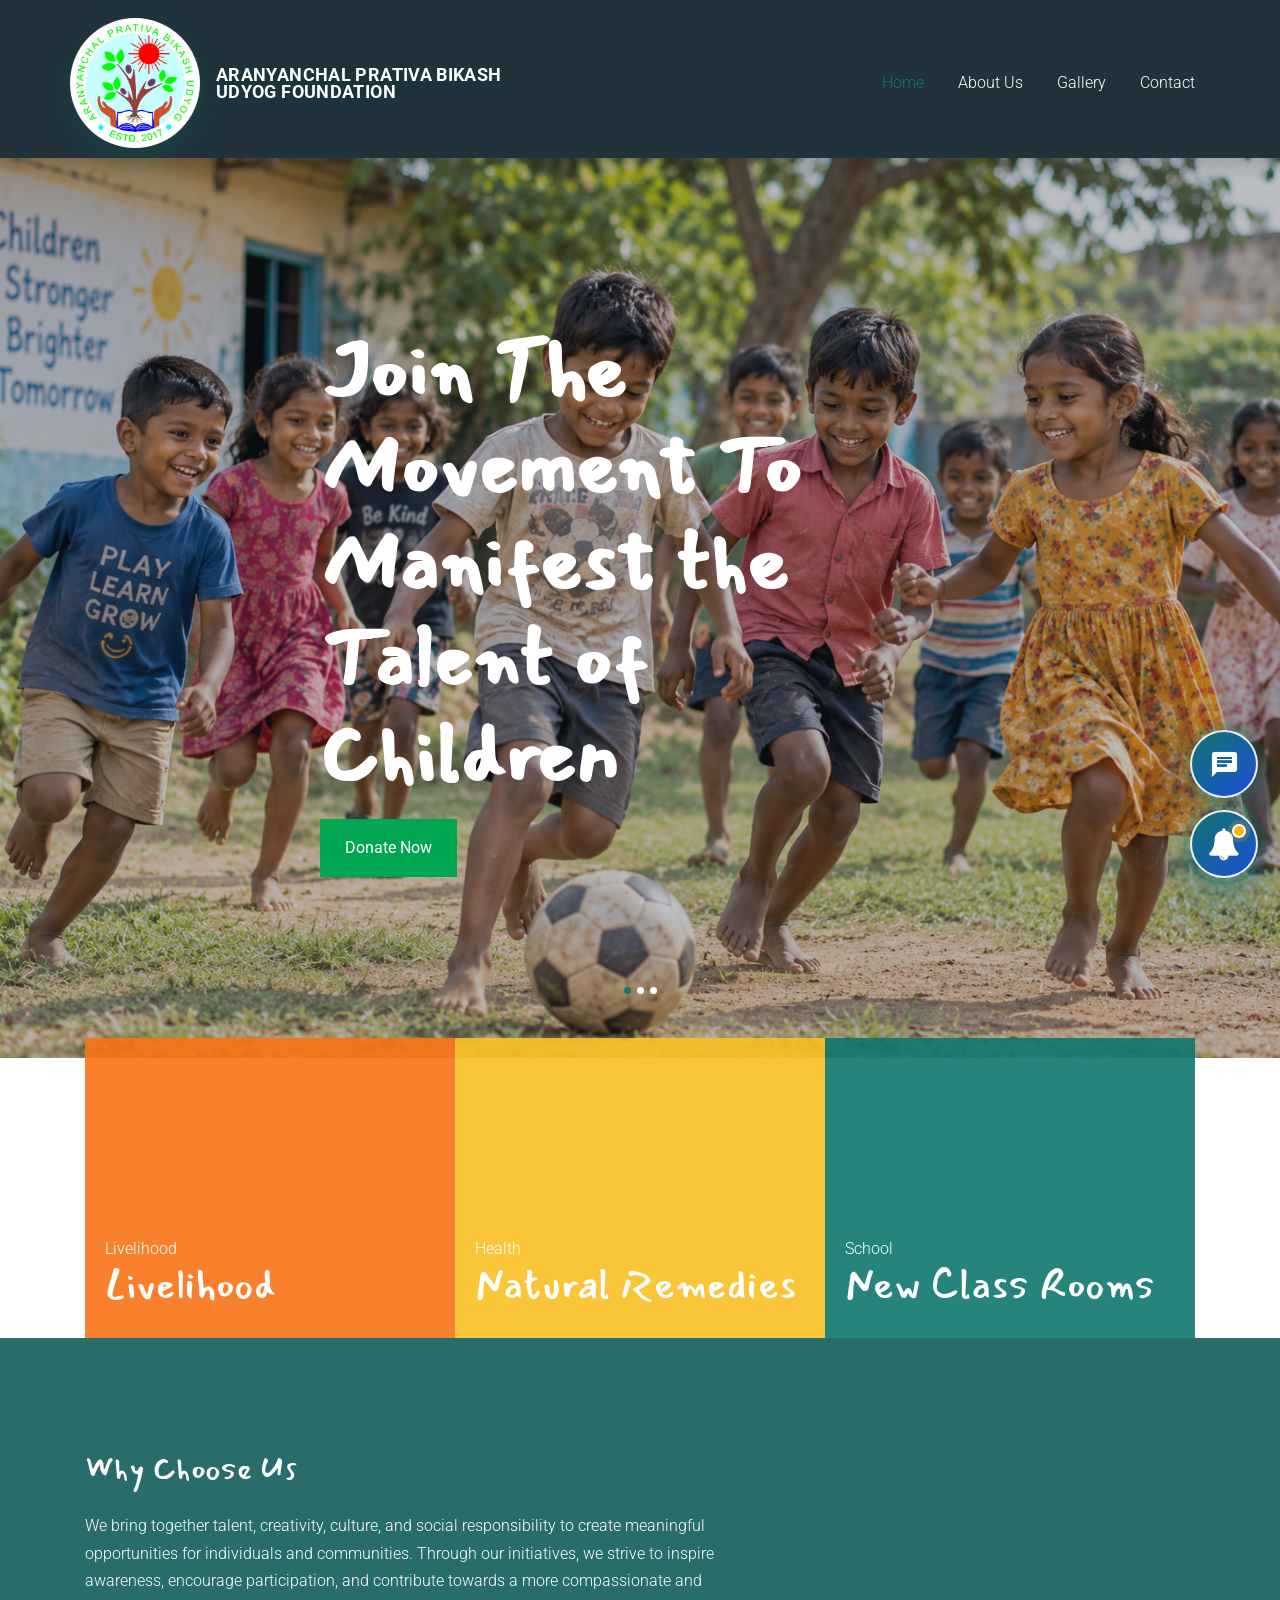
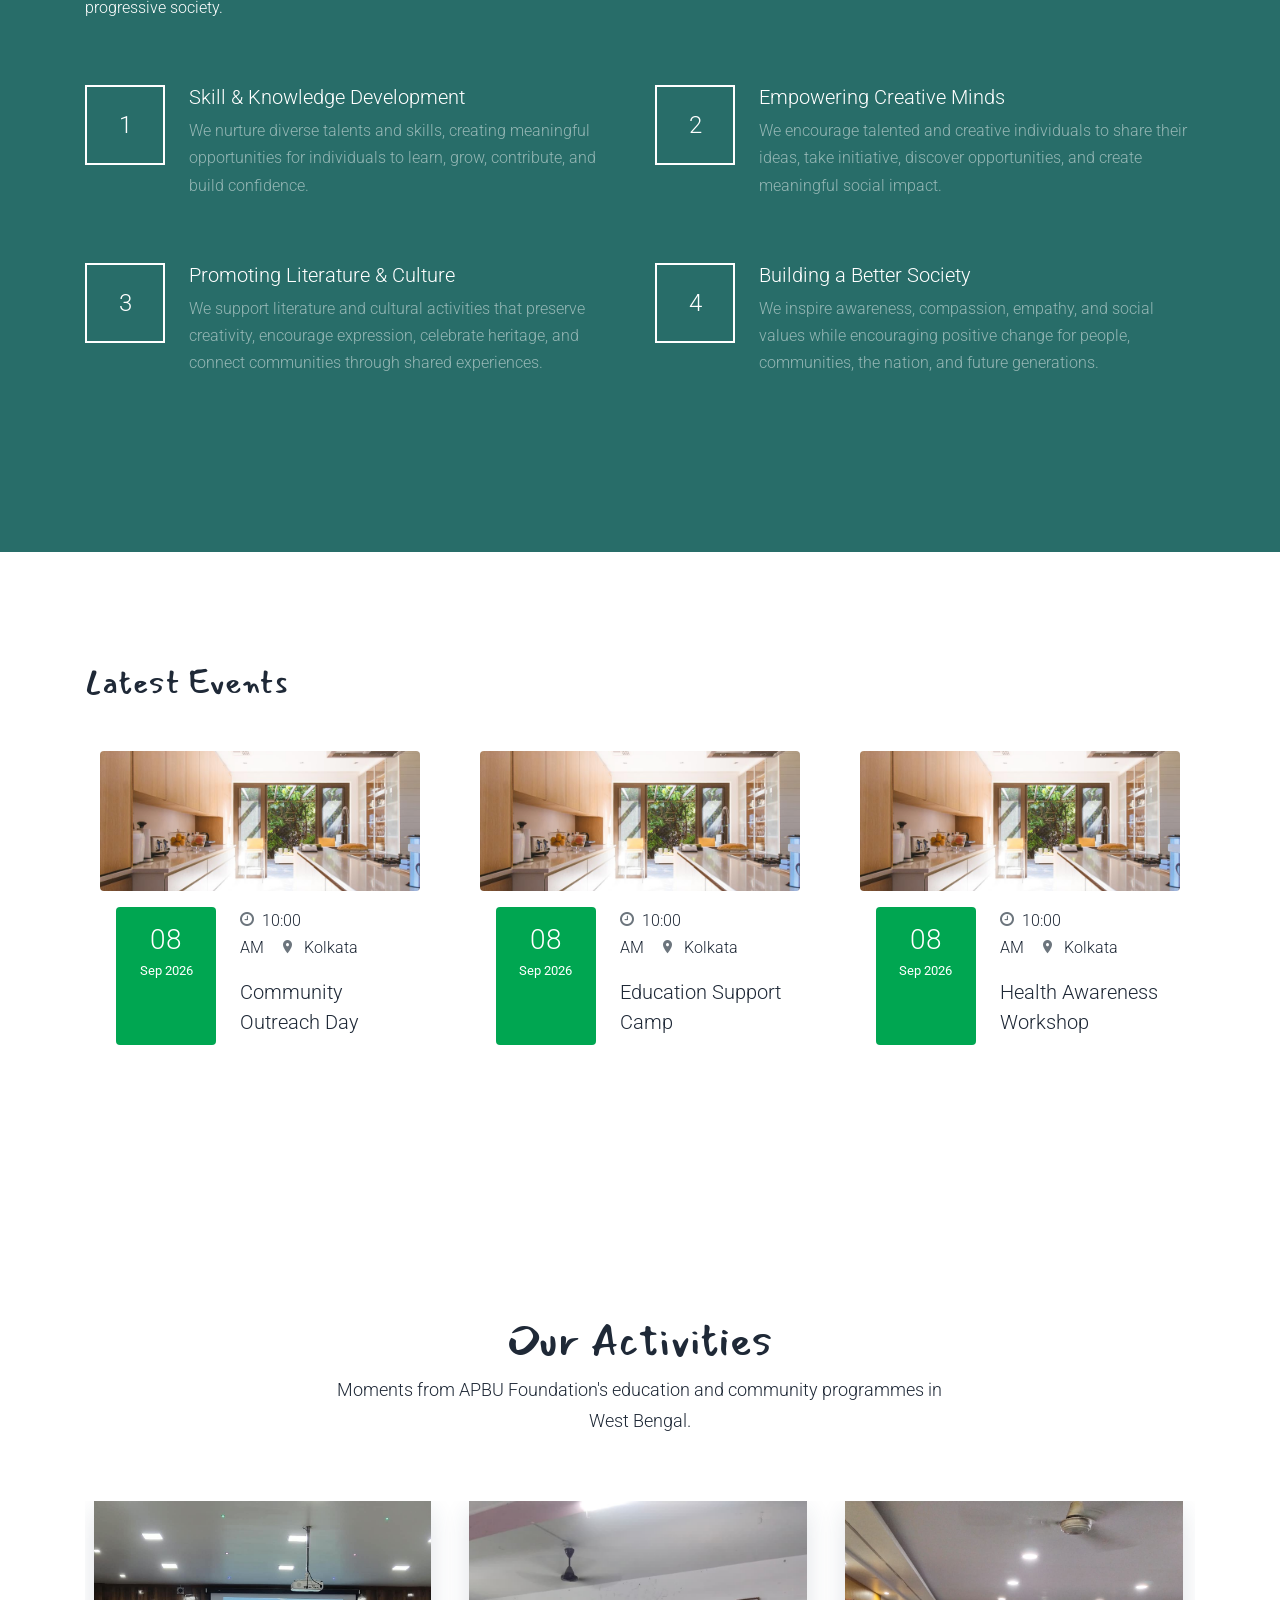
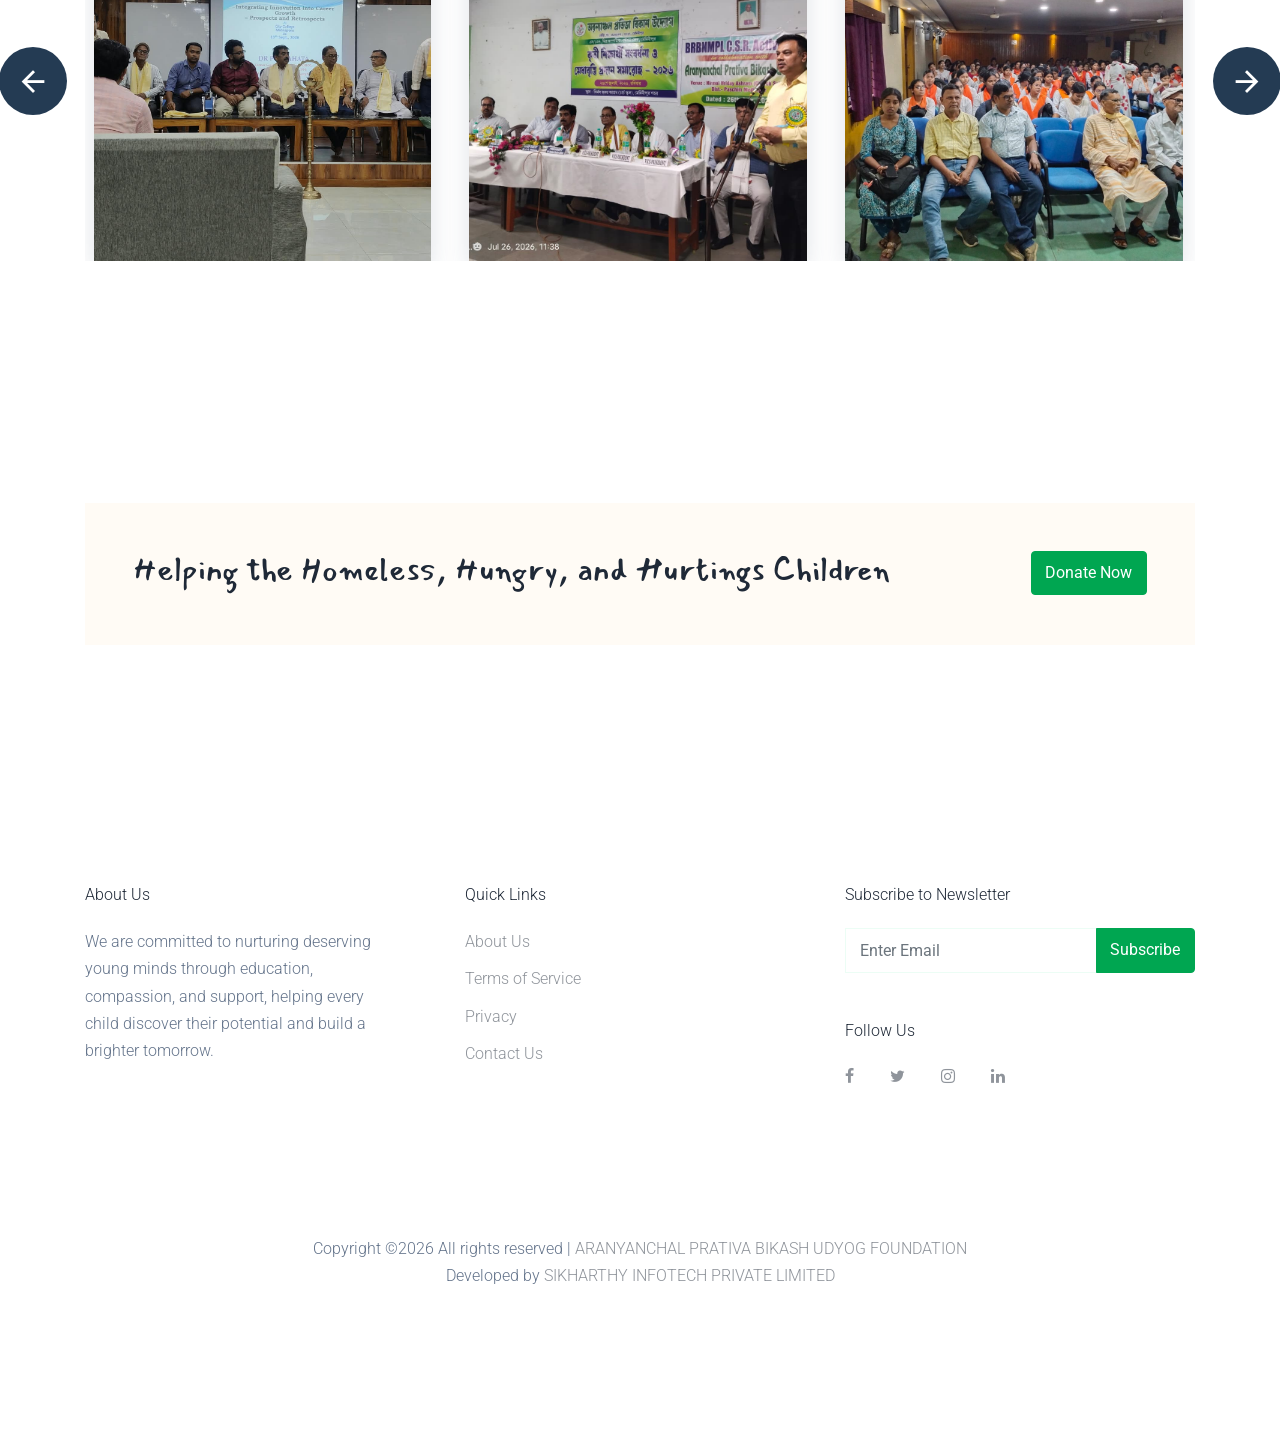
==== commit 1ab9d09b: "Page Loader" ====
--- a/index.html
+++ b/index.html
@@ -182,14 +182,12 @@
 
   <body data-spy="scroll" data-target=".site-navbar-target" data-offset="300">
 
-    <!--
     <div class="page-loader" id="page-loader" role="status" aria-label="Loading APBU Foundation">
       <div class="page-loader__content">
         <span class="page-loader__ring"></span>
         <img src="images/Whatsapp_Images/logo.jpeg" alt="" width="300" height="300">
       </div>
     </div>
-    -->
 
     
     <div class="site-wrap" id="home-section">
